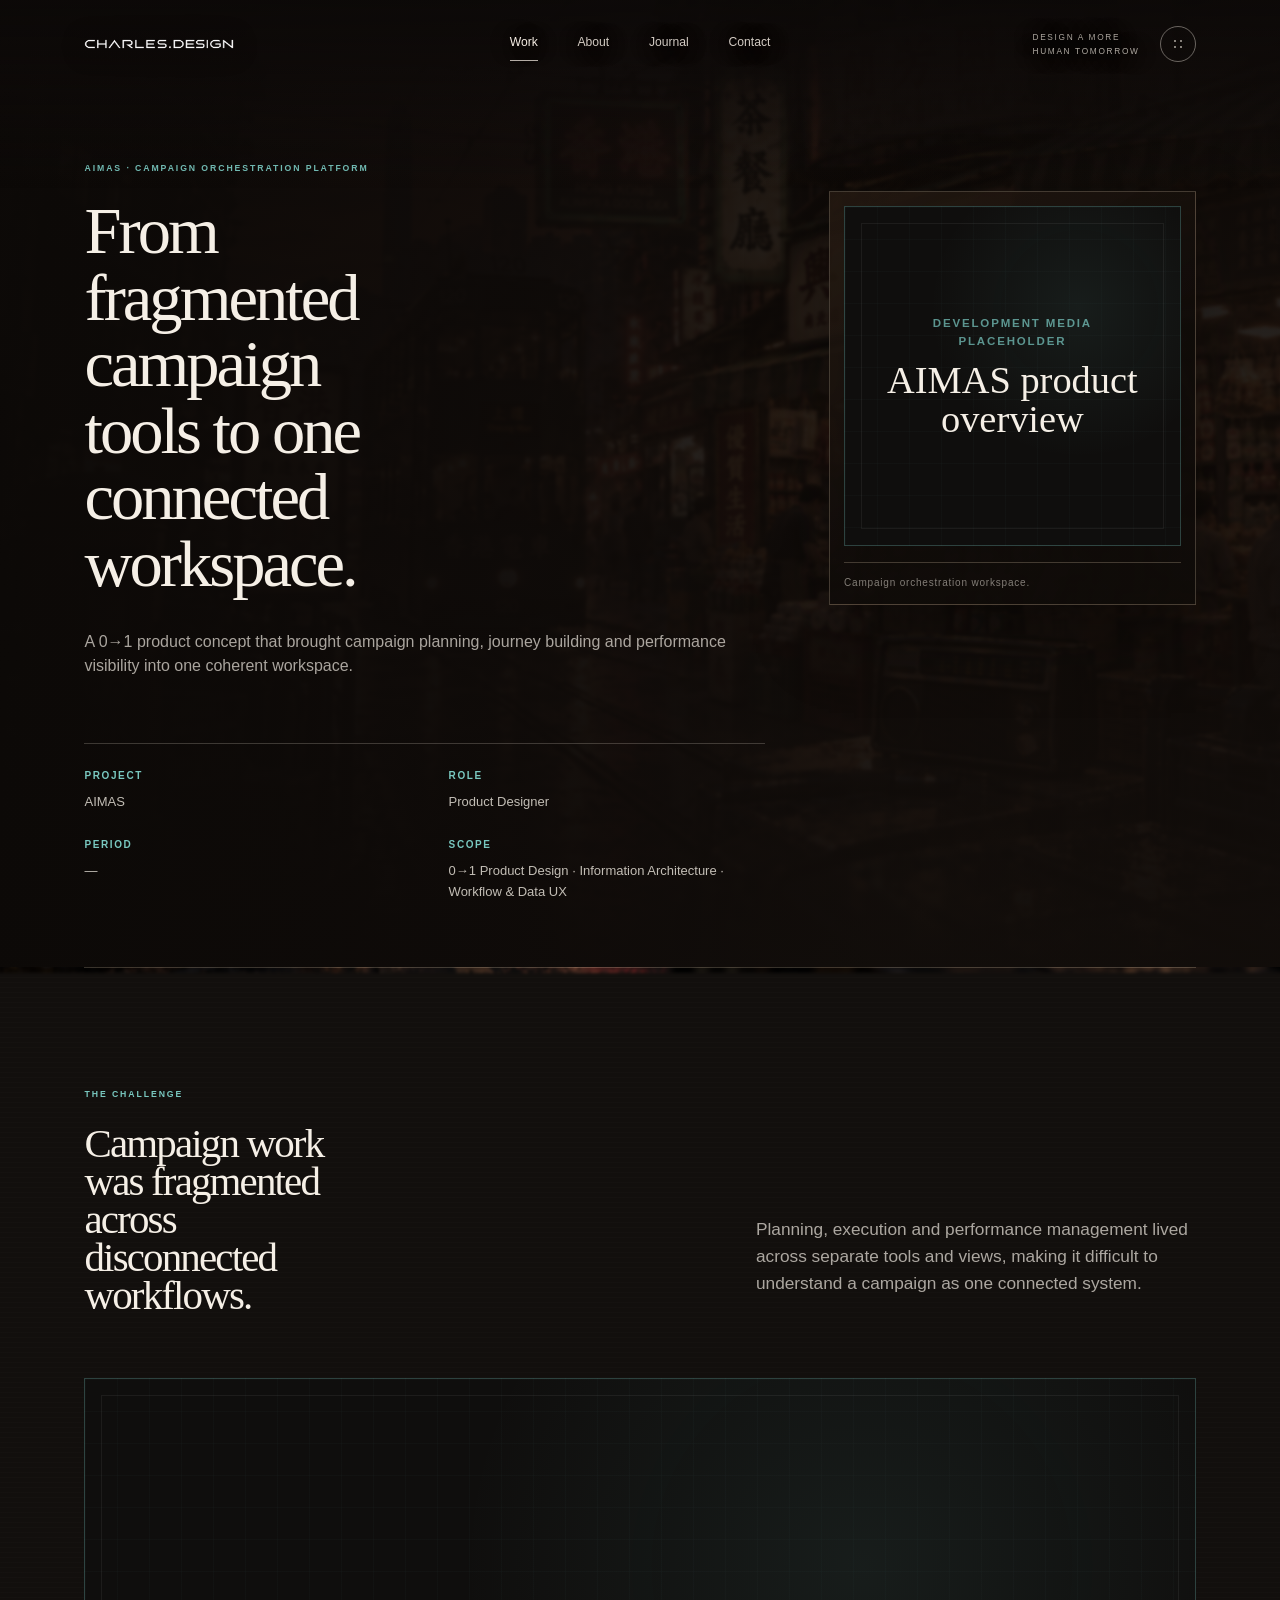
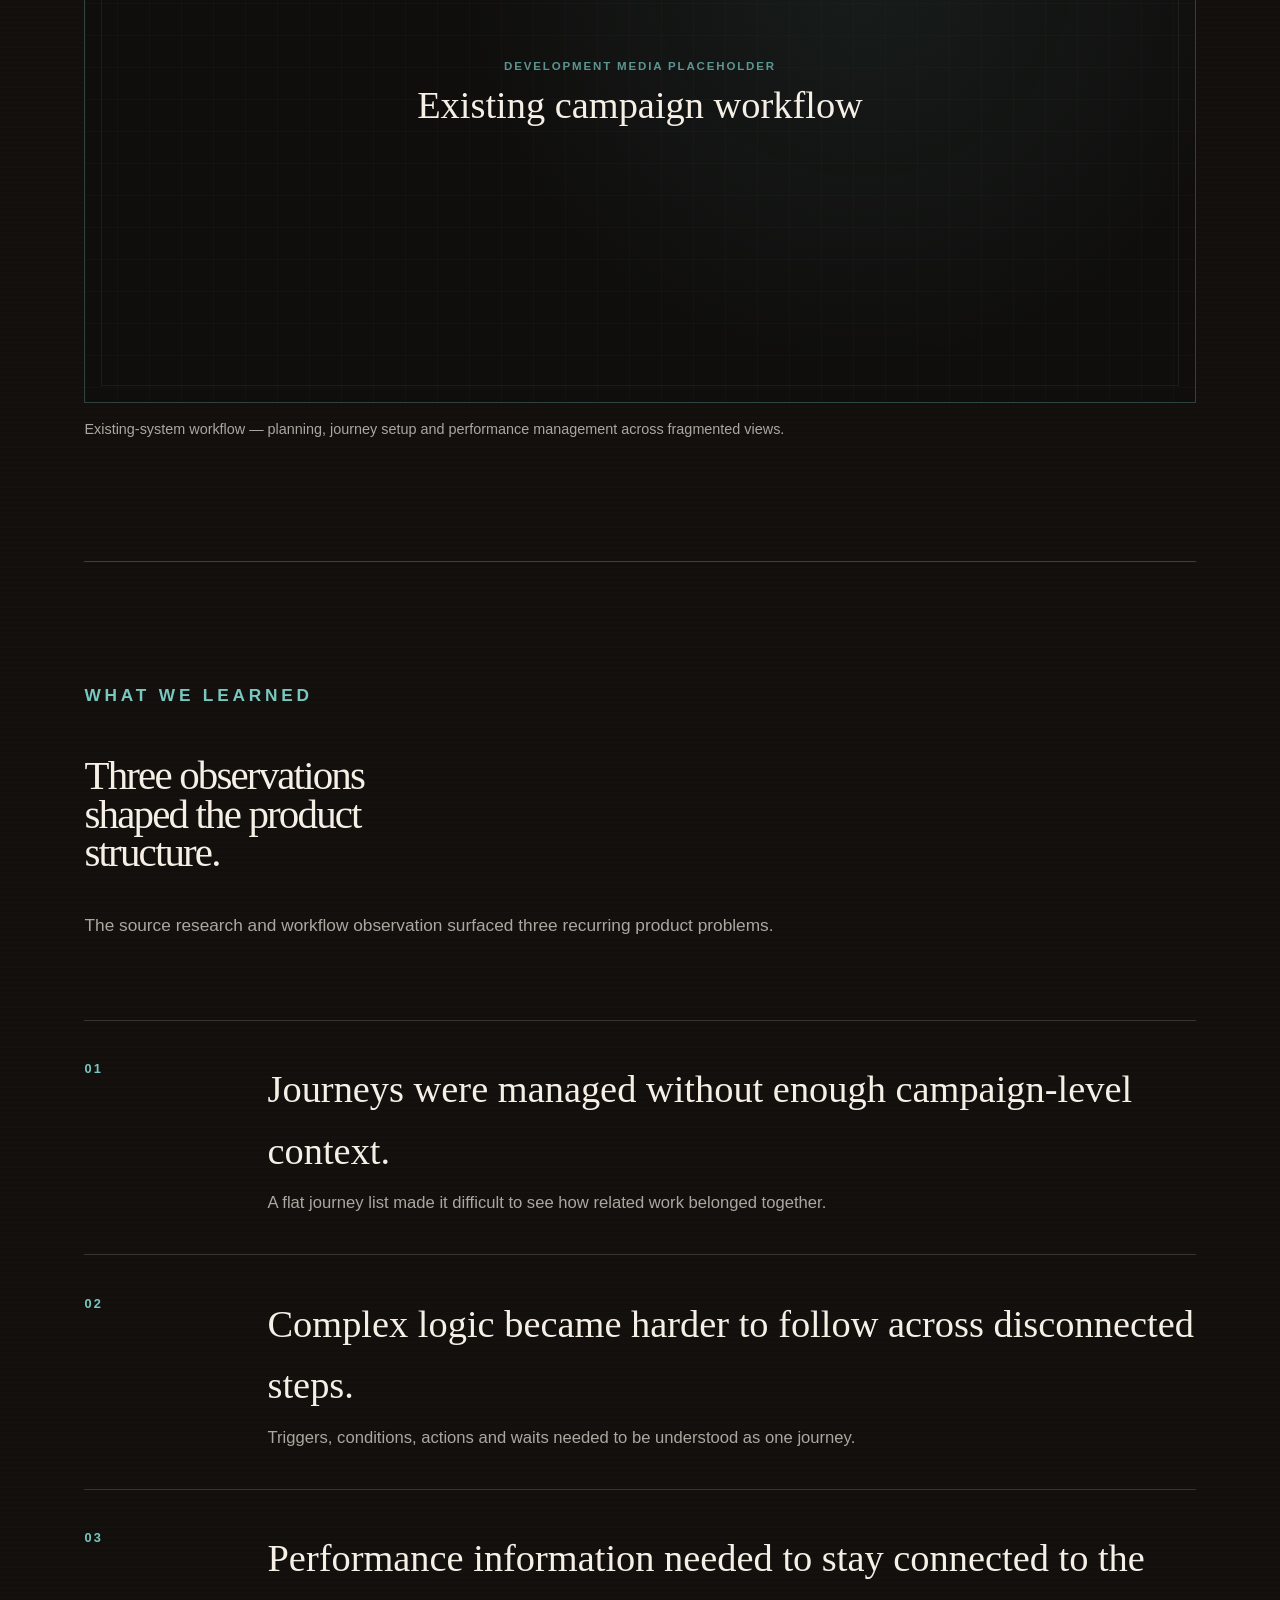
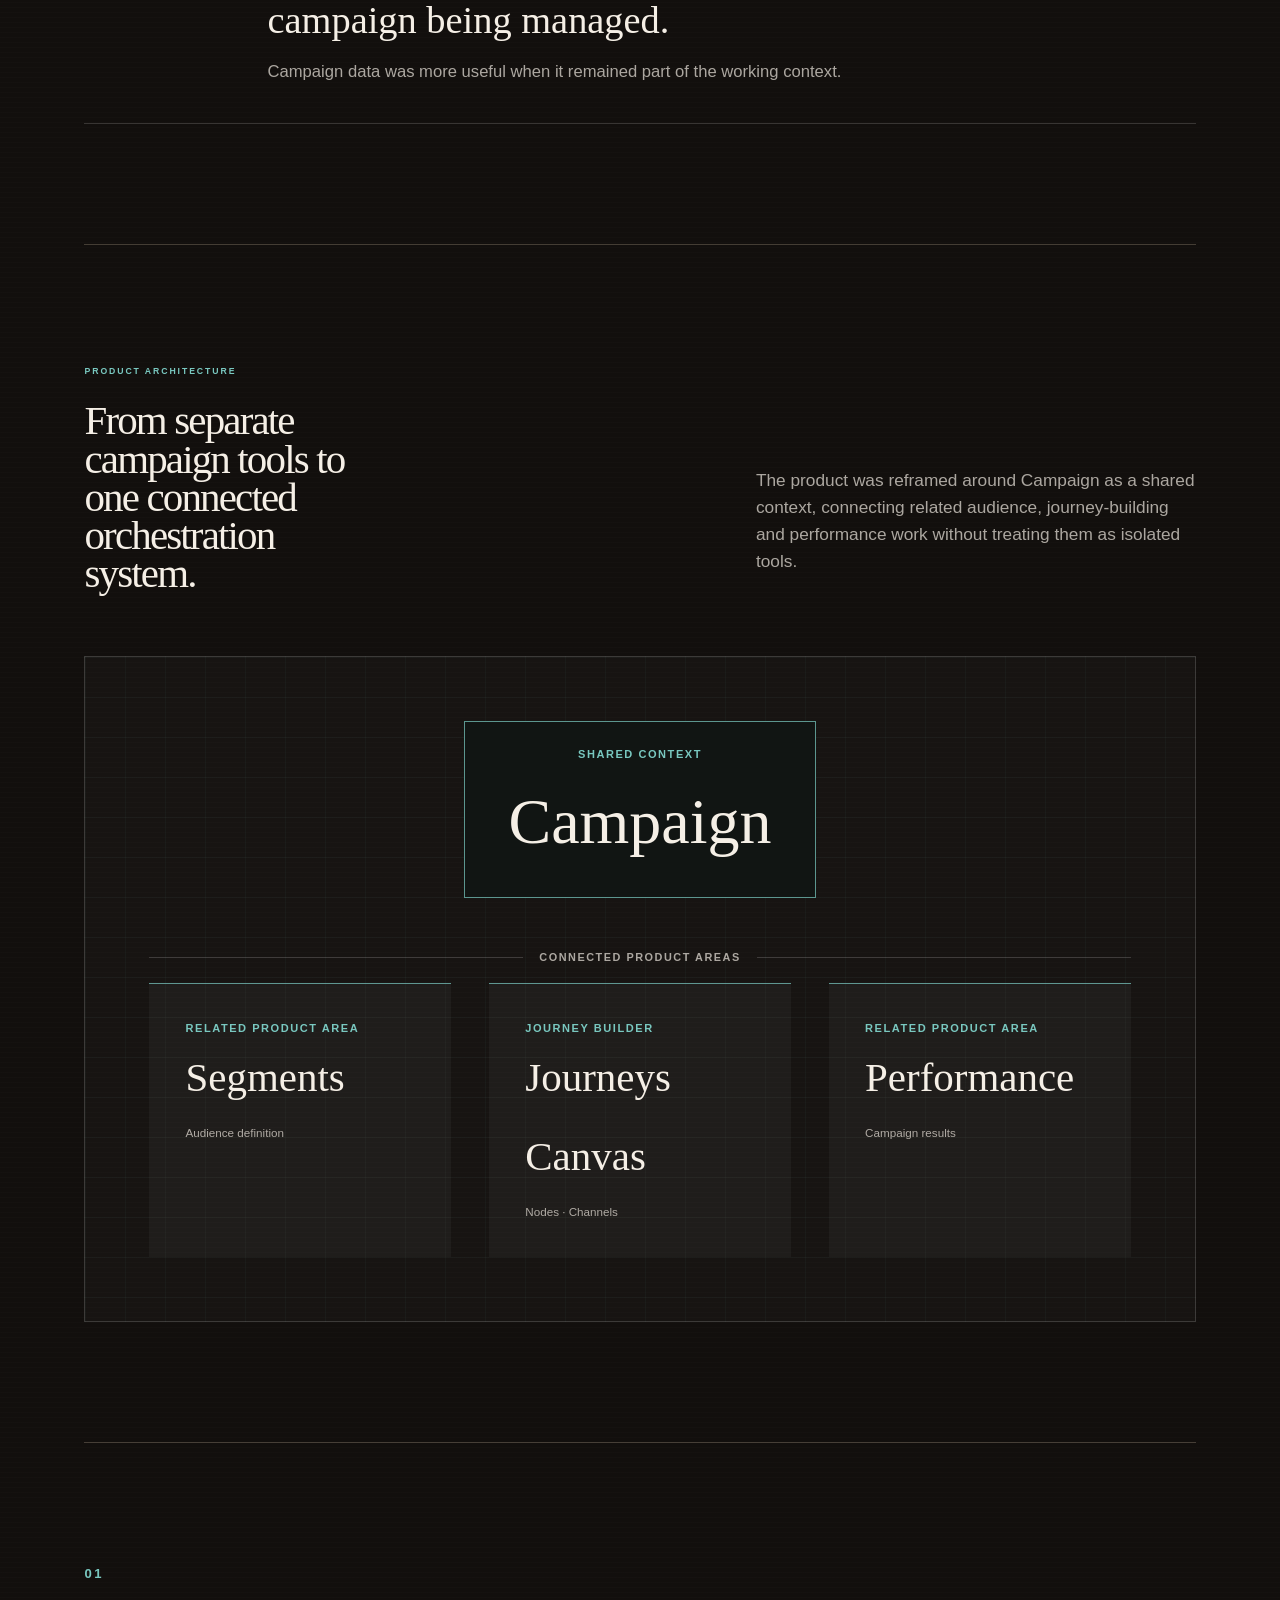
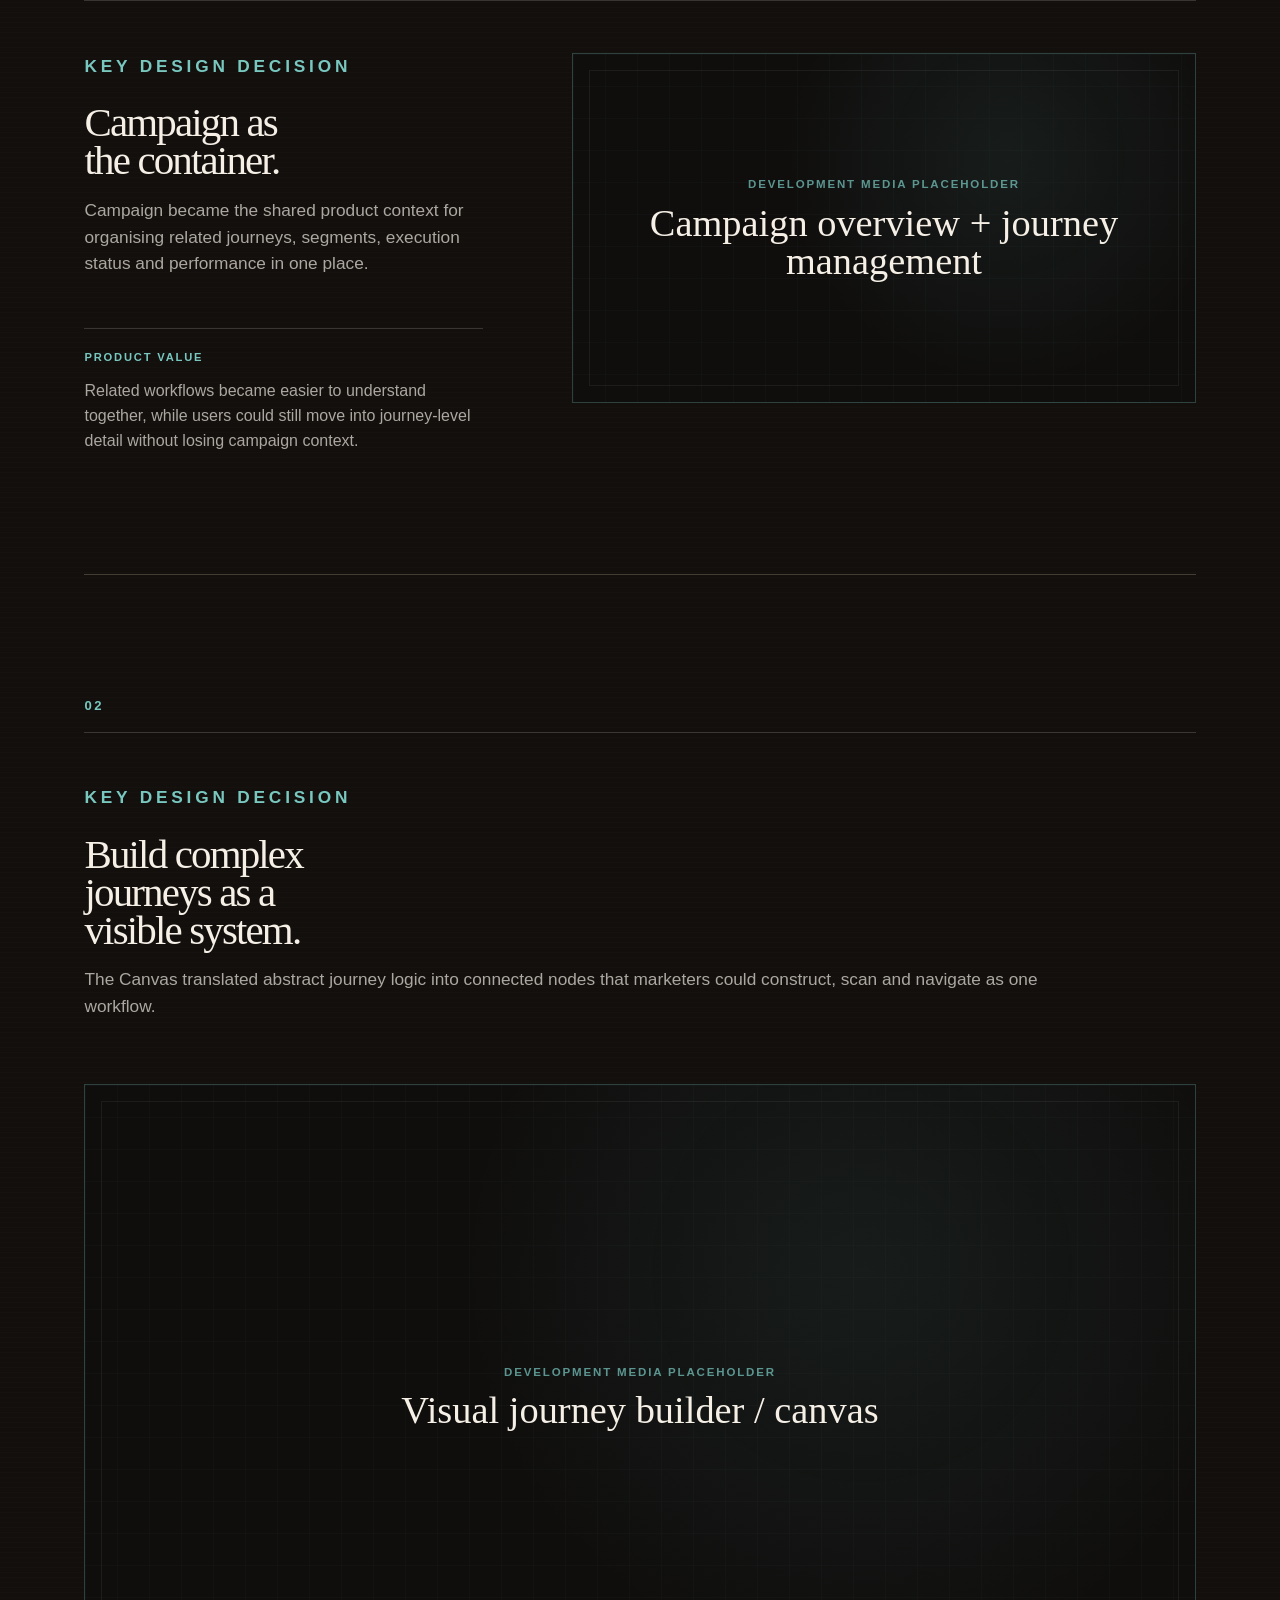
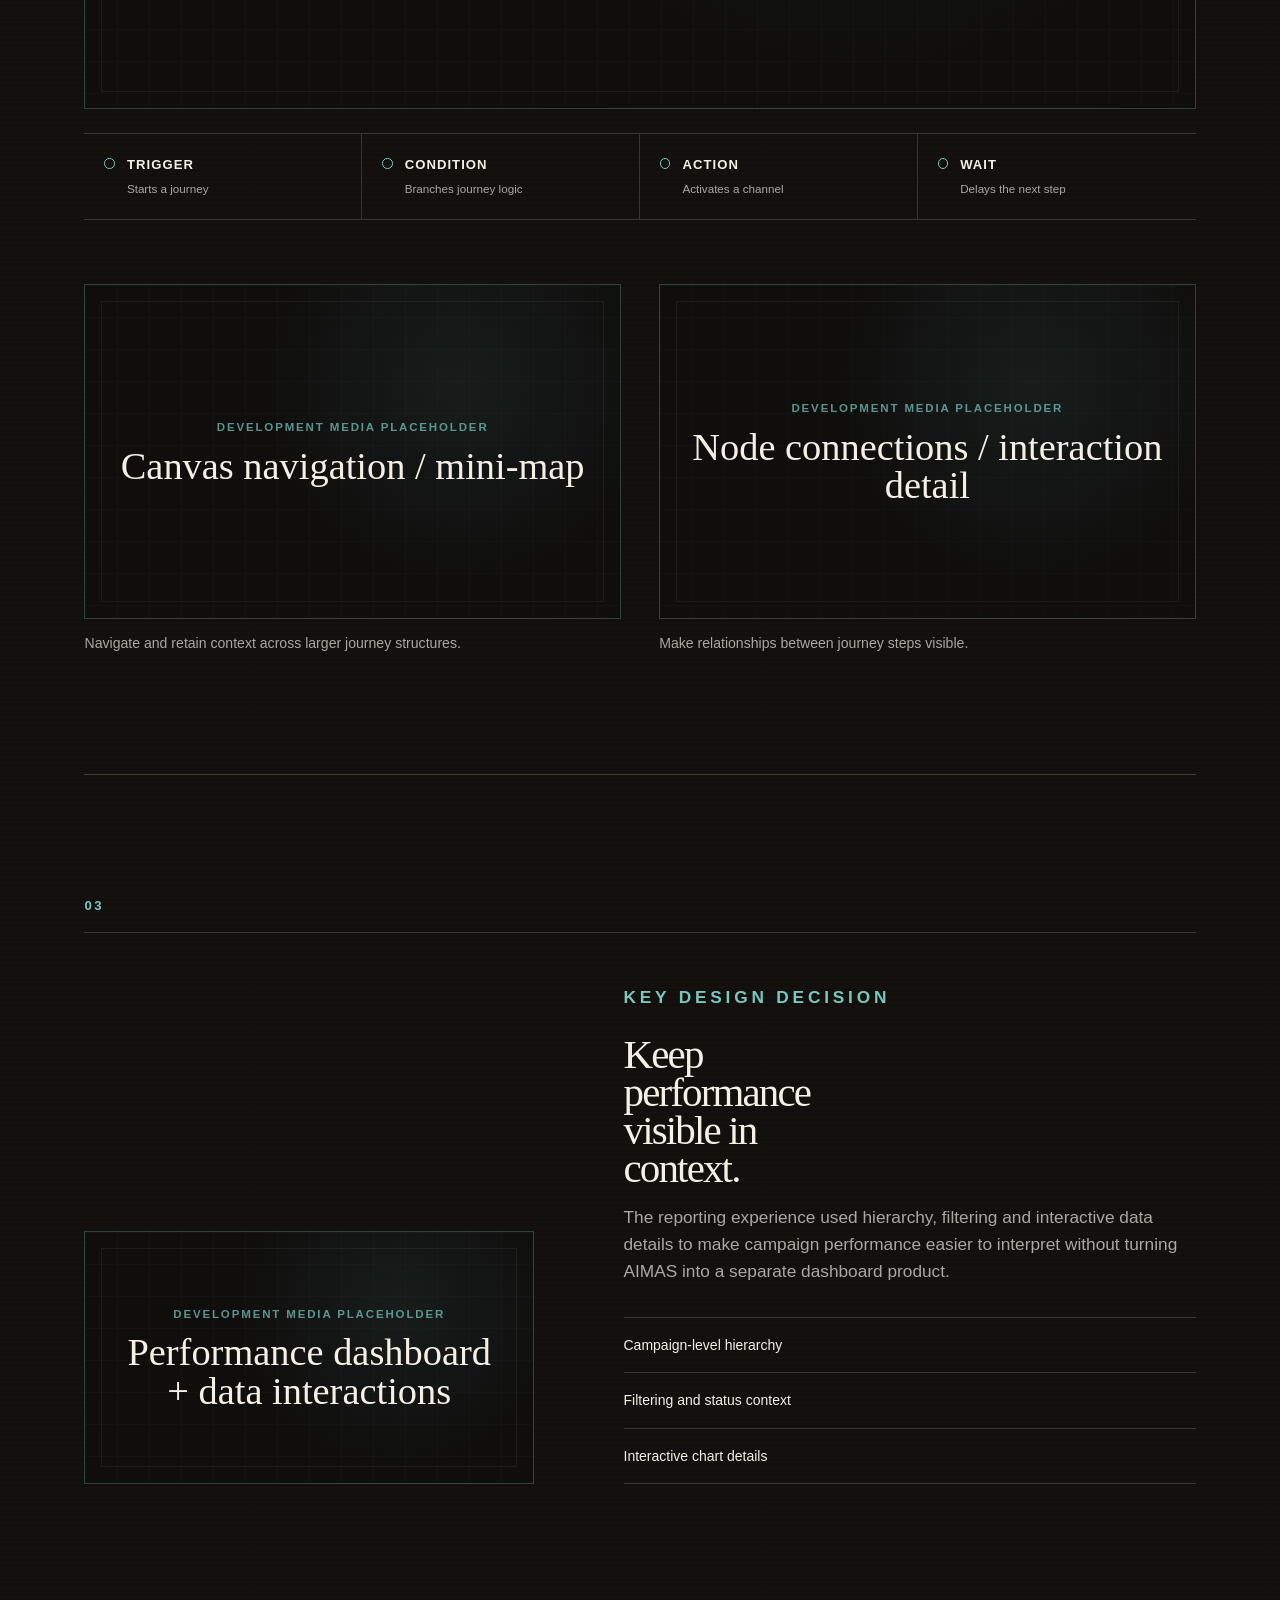
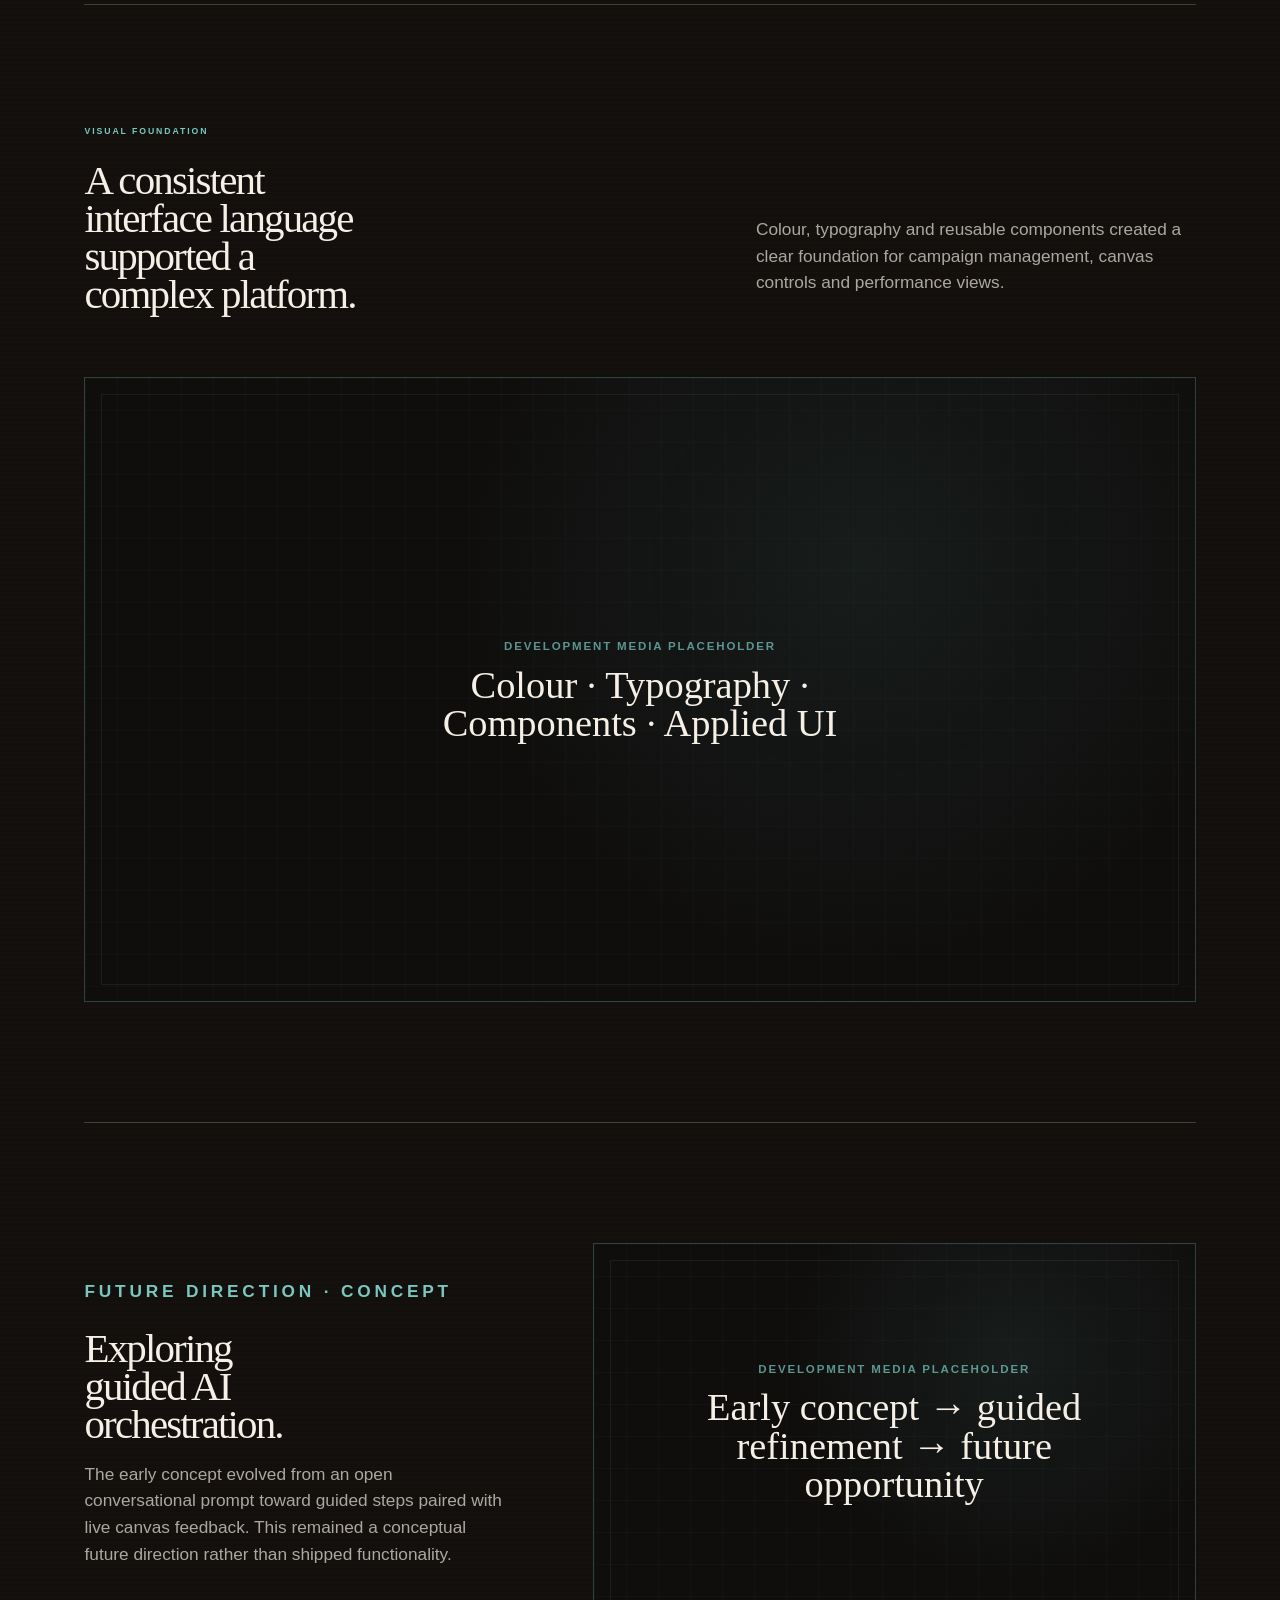
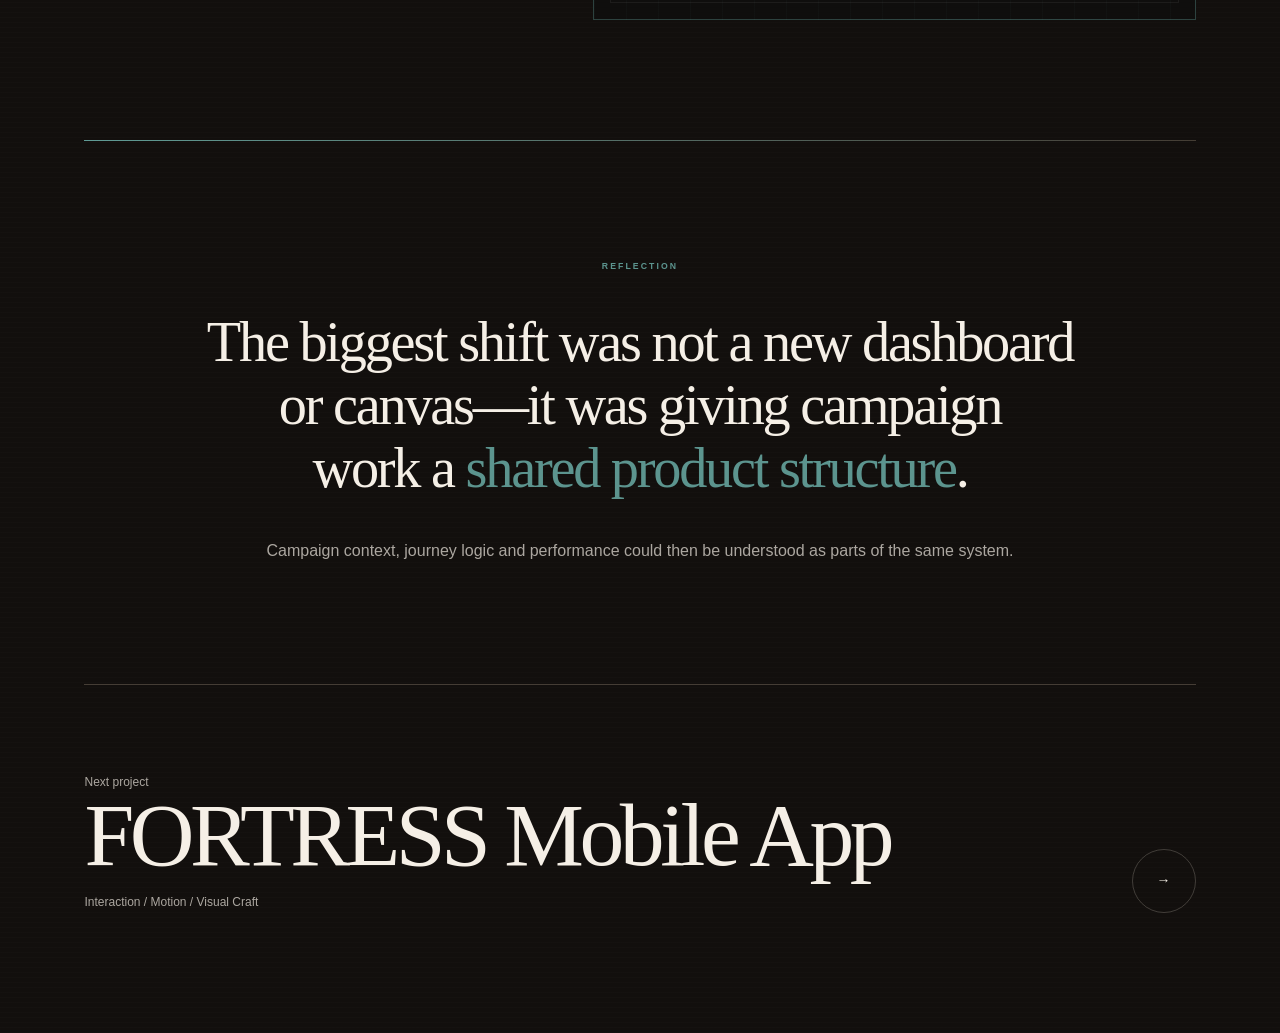
==== work/aimas/index.html @ 75f8d7ce "Portfolio checkpoint: AIMAS first draft and latest project updates" ====
<!doctype html>
<html lang="en">
  <head>
    <meta charset="UTF-8" />
    <meta name="viewport" content="width=device-width, initial-scale=1" />
    <meta
      name="description"
      content="AIMAS — a 0 to 1 campaign orchestration platform connecting campaign structure, journey building and performance visibility."
    />
    <title>AIMAS · Product Design Case Study</title>
    <link rel="stylesheet" href="../../styles/tokens.css" />
    <link rel="stylesheet" href="../../styles/site-header.css" />
    <link rel="stylesheet" href="../../styles/case-study.css" />
    <link rel="stylesheet" href="../../styles/editorial-summary.css" />
    <link rel="stylesheet" href="../../styles/aimas-case-study.css" />
  </head>
  <body class="case-study-page aimas-page">
    <a class="skip-link" href="#case-study">Skip to case study</a>
    <site-header active="work" root="../.."></site-header>

    <main id="case-study">
      <header class="case-study-hero aimas-hero" aria-labelledby="aimas-title">
        <div class="hero-copy">
          <p class="section-kicker">AIMAS · Campaign orchestration platform</p>
          <h1 id="aimas-title">From fragmented campaign tools to one connected workspace.</h1>
          <p class="hero-intro">
            A 0→1 product concept that brought campaign planning, journey building and performance visibility into one coherent workspace.
          </p>

          <dl class="project-meta" aria-label="Project details">
            <div>
              <dt>Project</dt>
              <dd>AIMAS</dd>
            </div>
            <div>
              <dt>Role</dt>
              <dd>Product Designer</dd>
            </div>
            <div>
              <dt>Period</dt>
              <dd aria-label="Project period to be confirmed">—</dd>
            </div>
            <div>
              <dt>Scope</dt>
              <dd>0→1 Product Design · Information Architecture · Workflow &amp; Data UX</dd>
            </div>
          </dl>
        </div>

        <figure class="hero-visual aimas-hero-visual">
          <div class="media-placeholder aimas-media aimas-media--hero" data-adaptive-ratio>
            <img alt="" />
            <div class="media-placeholder__fallback">
              <span>Development media placeholder</span>
              <strong>AIMAS product overview</strong>
            </div>
          </div>
          <figcaption>Campaign orchestration workspace.</figcaption>
        </figure>
      </header>

      <section class="case-section aimas-challenge" aria-labelledby="challenge-title">
        <div class="section-heading section-heading--split">
          <div>
            <p class="section-kicker">The challenge</p>
            <h2 id="challenge-title">Campaign work was fragmented across disconnected workflows.</h2>
          </div>
          <p>
            Planning, execution and performance management lived across separate tools and views, making it difficult to understand a campaign as one connected system.
          </p>
        </div>

        <figure class="aimas-evidence">
          <div class="media-placeholder aimas-media aimas-media--workflow" data-adaptive-ratio>
            <img alt="" />
            <div class="media-placeholder__fallback">
              <span>Development media placeholder</span>
              <strong>Existing campaign workflow</strong>
            </div>
          </div>
          <figcaption>Existing-system workflow — planning, journey setup and performance management across fragmented views.</figcaption>
        </figure>
      </section>

      <section class="case-section aimas-learnings" aria-labelledby="learnings-title">
        <div class="section-heading section-heading--compact">
          <p class="section-kicker">What we learned</p>
          <h2 id="learnings-title">Three observations shaped the product structure.</h2>
          <p>The source research and workflow observation surfaced three recurring product problems.</p>
        </div>

        <ol class="insight-list">
          <li>
            <span>01</span>
            <div>
              <h3>Journeys were managed without enough campaign-level context.</h3>
              <p>A flat journey list made it difficult to see how related work belonged together.</p>
            </div>
          </li>
          <li>
            <span>02</span>
            <div>
              <h3>Complex logic became harder to follow across disconnected steps.</h3>
              <p>Triggers, conditions, actions and waits needed to be understood as one journey.</p>
            </div>
          </li>
          <li>
            <span>03</span>
            <div>
              <h3>Performance information needed to stay connected to the campaign being managed.</h3>
              <p>Campaign data was more useful when it remained part of the working context.</p>
            </div>
          </li>
        </ol>
      </section>

      <section class="case-section aimas-architecture" aria-labelledby="architecture-title">
        <div class="section-heading section-heading--split">
          <div>
            <p class="section-kicker">Product architecture</p>
            <h2 id="architecture-title">From separate campaign tools to one connected orchestration system.</h2>
          </div>
          <p>
            The product was reframed around Campaign as a shared context, connecting related audience, journey-building and performance work without treating them as isolated tools.
          </p>
        </div>

        <div class="platform-map" role="img" aria-label="Campaign provides shared context across Segments, Journey Builder and Performance. Journey Builder connects journeys to a canvas with nodes and channels.">
          <div class="platform-map__root">
            <span>Shared context</span>
            <strong>Campaign</strong>
          </div>
          <p class="platform-map__relation-label">Connected product areas</p>
          <div class="platform-map__branches">
            <div class="platform-map__branch">
              <span>Related product area</span>
              <strong>Segments</strong>
              <small>Audience definition</small>
            </div>
            <div class="platform-map__branch platform-map__branch--orchestration">
              <span>Journey builder</span>
              <strong>Journeys</strong>
              <b>Canvas</b>
              <small>Nodes · Channels</small>
            </div>
            <div class="platform-map__branch">
              <span>Related product area</span>
              <strong>Performance</strong>
              <small>Campaign results</small>
            </div>
          </div>
        </div>
      </section>

      <section class="case-section aimas-decision" aria-labelledby="campaign-container-title">
        <div class="decision-index" aria-hidden="true">01</div>
        <div class="decision-layout">
          <div class="decision-copy">
            <p class="section-kicker">Key design decision</p>
            <h2 id="campaign-container-title">Campaign as the container.</h2>
            <p>
              Campaign became the shared product context for organising related journeys, segments, execution status and performance in one place.
            </p>
            <div class="decision-note">
              <span>Product value</span>
              <p>Related workflows became easier to understand together, while users could still move into journey-level detail without losing campaign context.</p>
            </div>
          </div>
          <div class="media-placeholder aimas-media aimas-media--decision" data-adaptive-ratio>
            <img alt="" />
            <div class="media-placeholder__fallback">
              <span>Development media placeholder</span>
              <strong>Campaign overview + journey management</strong>
            </div>
          </div>
        </div>
      </section>

      <section class="case-section aimas-decision aimas-decision--canvas" aria-labelledby="canvas-title">
        <div class="decision-index" aria-hidden="true">02</div>
        <div class="decision-copy decision-copy--wide">
          <p class="section-kicker">Key design decision</p>
          <h2 id="canvas-title">Build complex journeys as a visible system.</h2>
          <p>
            The Canvas translated abstract journey logic into connected nodes that marketers could construct, scan and navigate as one workflow.
          </p>
        </div>

        <div class="media-placeholder aimas-media aimas-media--canvas" data-adaptive-ratio>
          <img alt="" />
          <div class="media-placeholder__fallback">
            <span>Development media placeholder</span>
            <strong>Visual journey builder / canvas</strong>
          </div>
        </div>

        <div class="node-legend" aria-label="Journey builder node types">
          <div><i aria-hidden="true"></i><span>Trigger</span><small>Starts a journey</small></div>
          <div><i aria-hidden="true"></i><span>Condition</span><small>Branches journey logic</small></div>
          <div><i aria-hidden="true"></i><span>Action</span><small>Activates a channel</small></div>
          <div><i aria-hidden="true"></i><span>Wait</span><small>Delays the next step</small></div>
        </div>

        <div class="canvas-supporting-media">
          <figure>
            <div class="media-placeholder aimas-media aimas-media--canvas-detail" data-adaptive-ratio>
              <img alt="" />
              <div class="media-placeholder__fallback">
                <span>Development media placeholder</span>
                <strong>Canvas navigation / mini-map</strong>
              </div>
            </div>
            <figcaption>Navigate and retain context across larger journey structures.</figcaption>
          </figure>
          <figure>
            <div class="media-placeholder aimas-media aimas-media--canvas-detail" data-adaptive-ratio>
              <img alt="" />
              <div class="media-placeholder__fallback">
                <span>Development media placeholder</span>
                <strong>Node connections / interaction detail</strong>
              </div>
            </div>
            <figcaption>Make relationships between journey steps visible.</figcaption>
          </figure>
        </div>
      </section>

      <section class="case-section aimas-decision" aria-labelledby="performance-title">
        <div class="decision-index" aria-hidden="true">03</div>
        <div class="decision-layout decision-layout--performance">
          <div class="media-placeholder aimas-media aimas-media--performance" data-adaptive-ratio>
            <img alt="" />
            <div class="media-placeholder__fallback">
              <span>Development media placeholder</span>
              <strong>Performance dashboard + data interactions</strong>
            </div>
          </div>
          <div class="decision-copy">
            <p class="section-kicker">Key design decision</p>
            <h2 id="performance-title">Keep performance visible in context.</h2>
            <p>
              The reporting experience used hierarchy, filtering and interactive data details to make campaign performance easier to interpret without turning AIMAS into a separate dashboard product.
            </p>
            <ul class="capability-list">
              <li>Campaign-level hierarchy</li>
              <li>Filtering and status context</li>
              <li>Interactive chart details</li>
            </ul>
          </div>
        </div>
      </section>

      <section class="case-section aimas-visual" aria-labelledby="visual-title">
        <div class="section-heading section-heading--split">
          <div>
            <p class="section-kicker">Visual foundation</p>
            <h2 id="visual-title">A consistent interface language supported a complex platform.</h2>
          </div>
          <p>
            Colour, typography and reusable components created a clear foundation for campaign management, canvas controls and performance views.
          </p>
        </div>
        <div class="media-placeholder aimas-media aimas-media--visual" data-adaptive-ratio>
          <img alt="" />
          <div class="media-placeholder__fallback">
            <span>Development media placeholder</span>
            <strong>Colour · Typography · Components · Applied UI</strong>
          </div>
        </div>
      </section>

      <section class="case-section aimas-future" aria-labelledby="future-title">
        <div class="future-copy">
          <p class="section-kicker">Future direction · Concept</p>
          <h2 id="future-title">Exploring guided AI orchestration.</h2>
          <p>
            The early concept evolved from an open conversational prompt toward guided steps paired with live canvas feedback. This remained a conceptual future direction rather than shipped functionality.
          </p>
        </div>
        <div class="media-placeholder aimas-media aimas-media--future aimas-media--future-wide" data-adaptive-ratio>
          <img alt="" />
          <div class="media-placeholder__fallback">
            <span>Development media placeholder</span>
            <strong>Early concept → guided refinement → future opportunity</strong>
          </div>
        </div>
      </section>

      <section class="case-section conclusion-section" aria-labelledby="reflection-title">
        <div class="editorial-summary editorial-summary--final">
          <div class="editorial-summary__inner">
            <span class="editorial-summary__rule" aria-hidden="true"></span>
            <p class="editorial-summary__eyebrow">Reflection</p>
            <h2 id="reflection-title" class="editorial-summary__statement">
              The biggest shift was not a new dashboard or canvas—it was giving campaign work a
              <span class="editorial-summary__accent">shared product structure</span>.
            </h2>
            <div class="editorial-summary__support">
              <p>
                Campaign context, journey logic and performance could then be understood as parts of the same system.
              </p>
            </div>
          </div>
        </div>
      </section>

      <nav class="next-project" aria-label="Project navigation">
        <a href="../fortress-app/index.html">
          <span>
            <small>Next project</small>
            <strong>FORTRESS Mobile App</strong>
            <small>Interaction / Motion / Visual Craft</small>
          </span>
          <i aria-hidden="true">&#8594;</i>
        </a>
      </nav>
    </main>

    <script src="../../site-header.js" defer></script>
    <script src="../../case-study.js" defer></script>
  </body>
</html>
---- styles/tokens.css ----
:root {
  /* Core palette */
  --color-bg: #120f0d;
  --color-text: #f5efe6;
  --color-text-muted: rgba(245, 239, 230, 0.68);
  --color-line: rgba(255, 244, 230, 0.20);
  --color-panel: rgba(23, 19, 16, 0.93);
  --color-scrim-top: rgba(12, 9, 8, 0.82);
  --color-paper: #d8c9b4;
  --color-paper-muted: #c7b59d;
  --color-ink: #241b16;
  --color-line-warm: rgba(231, 209, 180, 0.24);

  /* Typography */
  --font-display: Georgia, "Times New Roman", serif;
  --font-ui: Inter, ui-sans-serif, -apple-system, BlinkMacSystemFont, "Segoe UI", sans-serif;

  /* Shared layout */
  --page-gutter: clamp(30px, 6.6vw, 100px);
  --content-max: 1240px;
  --content-width: min(calc(100% - (var(--page-gutter) * 2)), var(--content-max));
  --header-top: clamp(20px, 2.8vh, 32px);

  /* Spacing */
  --space-1: 4px;
  --space-2: 8px;
  --space-3: 12px;
  --space-4: 16px;
  --space-5: 24px;
  --space-6: 32px;
  --space-7: 48px;
  --space-8: 64px;
  --space-9: 96px;

  /* Shared case-study vertical rhythm */
  --case-section-y: clamp(120px, 9vw, 152px);
  --case-section-inner-gap: clamp(48px, 4.5vw, 72px);
  --case-section-content-gap: clamp(28px, 3vw, 44px);

  /* Type scale */
  --brand-logo-width: clamp(150px, 11vw, 190px);
  --type-page-h1: clamp(52px, 5.15vw, 82px);
  --type-section-h2: clamp(34px, 3.2vw, 56px);
  --type-body-lg: clamp(16px, 1.15vw, 19px);
  --type-body: clamp(14px, 0.95vw, 16px);
  --type-eyebrow: clamp(8px, 0.68vw, 11px);

  /* Motion */
  --ease-cinematic: cubic-bezier(0.2, 0.72, 0.18, 1);
  --duration-ui: 220ms;
  --duration-state: 420ms;
  --duration-camera: 720ms;
}

@media (max-width: 760px) {
  :root {
    --case-section-y: clamp(80px, 20vw, 96px);
    --case-section-inner-gap: clamp(36px, 10vw, 52px);
    --case-section-content-gap: clamp(24px, 7vw, 36px);
  }
}

/* Keep existing aliases while migrating the current homepage. */
:root {
  --ivory: var(--color-text);
  --muted: var(--color-text-muted);
  --line: var(--color-line);
  --panel: var(--color-panel);
}
---- styles/site-header.css ----
site-header {
  display: contents;
}

.site-header {
  position: absolute;
  z-index: 5;
  top: var(--header-top);
  right: var(--page-gutter);
  left: var(--page-gutter);
  display: grid;
  grid-template-columns: minmax(210px, 1fr) auto minmax(210px, 1fr);
  align-items: center;
  text-shadow: 0 2px 20px rgba(0, 0, 0, 0.56);
}

.header-scrim {
  position: absolute;
  z-index: 2;
  top: 0;
  right: 0;
  left: 0;
  height: clamp(180px, 21vh, 220px);
  pointer-events: none;
  background: linear-gradient(
    180deg,
    var(--color-scrim-top) 0%,
    rgba(14, 10, 9, 0.55) 35%,
    rgba(15, 11, 10, 0.24) 65%,
    transparent 100%
  );
}

.brand {
  display: flex;
  align-items: center;
  width: var(--brand-logo-width);
  text-decoration: none;
}

.brand img {
  display: block;
  width: 100%;
  height: auto;
  filter: drop-shadow(0 2px 12px rgba(0, 0, 0, 0.52));
}

.brand:focus-visible {
  outline: 1px solid var(--color-text);
  outline-offset: 7px;
}

.primary-nav {
  display: flex;
  align-items: center;
  gap: clamp(24px, 3.1vw, 48px);
}

.primary-nav a {
  position: relative;
  padding: 8px 0 11px;
  color: rgba(255, 247, 237, 0.82);
  font-family: var(--font-ui);
  font-size: clamp(12px, 0.95vw, 15px);
  text-decoration: none;
  transition: color var(--duration-ui) ease;
}

.primary-nav a::after {
  position: absolute;
  right: 0;
  bottom: 3px;
  left: 0;
  height: 1px;
  content: "";
  opacity: 0;
  background: currentColor;
  transform: scaleX(0.5);
  transition: opacity var(--duration-ui) ease, transform var(--duration-state) var(--ease-cinematic);
}

.primary-nav a:hover,
.primary-nav a:focus-visible,
.primary-nav a.is-current {
  color: rgba(255, 247, 237, 0.96);
}

.primary-nav a:hover::after,
.primary-nav a:focus-visible::after,
.primary-nav a.is-current::after {
  opacity: 0.72;
  transform: scaleX(1);
}

.primary-nav a:focus-visible {
  outline: 1px solid var(--color-text);
  outline-offset: 5px;
}

.header-signoff {
  display: flex;
  align-items: center;
  justify-content: flex-end;
  gap: 20px;
  color: rgba(255, 247, 237, 0.68);
  font-family: var(--font-ui);
  font-size: clamp(8px, 0.65vw, 10px);
  line-height: 1.7;
  letter-spacing: 0.2em;
  text-transform: uppercase;
}

.header-signoff > i {
  display: grid;
  grid-template-columns: repeat(2, 2px);
  gap: 4px;
  place-content: center;
  width: 36px;
  height: 36px;
  border: 1px solid rgba(255, 247, 237, 0.38);
  border-radius: 50%;
}

.header-signoff b {
  width: 2px;
  height: 2px;
  border-radius: 50%;
  background: currentColor;
}

@media (max-width: 760px) {
  .site-header {
    top: max(18px, env(safe-area-inset-top));
    right: 18px;
    left: 18px;
    grid-template-columns: auto 1fr;
    gap: 16px;
  }

  .header-scrim {
    height: 122px;
  }

  .brand {
    width: clamp(118px, 32vw, 138px);
  }

  .primary-nav {
    justify-self: end;
    gap: clamp(9px, 2.8vw, 14px);
  }

  .primary-nav a {
    padding: 7px 0 9px;
    font-size: clamp(8px, 2.35vw, 10px);
  }

  .primary-nav a::after {
    bottom: 4px;
  }

  .header-signoff {
    display: none;
  }
}

@media (prefers-reduced-motion: reduce) {
  .primary-nav a,
  .primary-nav a::after {
    transition-duration: 0.001ms;
  }
}
---- styles/case-study.css ----
* {
  box-sizing: border-box;
}

html {
  scroll-behavior: smooth;
  overflow-x: clip;
  background: var(--color-bg);
}

body {
  margin: 0;
  overflow-x: clip;
  background:
    repeating-linear-gradient(
      0deg,
      rgba(255, 244, 230, 0.012) 0,
      rgba(255, 244, 230, 0.012) 1px,
      transparent 1px,
      transparent 5px
    ),
    var(--color-bg);
  color: var(--color-text);
  font-family: var(--font-ui);
  font-size: var(--type-body);
  line-height: 1.6;
}

#case-study {
  overflow-x: clip;
}

img {
  display: block;
  max-width: 100%;
}

a {
  color: inherit;
}

.skip-link {
  position: fixed;
  z-index: 100;
  top: 10px;
  left: 10px;
  padding: 10px 14px;
  color: var(--color-bg);
  background: var(--color-text);
  font-size: 13px;
  text-decoration: none;
  transform: translateY(-160%);
}

.skip-link:focus {
  transform: translateY(0);
}

.case-study-page {
  --project-accent: #6e8fc8;
  --project-accent-soft: rgba(110, 143, 200, 0.72);
  --section-title-offset: calc(var(--type-eyebrow) + var(--space-4) + 4px);
}

.case-study-page .site-header,
.case-study-page .header-scrim {
  position: absolute;
}

.case-study-hero,
.case-section,
.next-project {
  width: var(--content-width);
  margin-right: auto;
  margin-left: auto;
}

.case-study-hero {
  --hero-viewport-offset: calc((100vw - 100%) / 2);

  position: relative;
  z-index: 0;
  display: grid;
  grid-template-columns: minmax(0, 1.15fr) minmax(340px, 0.62fr);
  gap: clamp(var(--space-7), 5vw, 80px);
  align-items: center;
  min-height: 100svh;
  padding: clamp(160px, 18vh, 210px) 0 var(--space-8);
  isolation: isolate;
}

.case-study-hero::before,
.case-study-hero::after {
  position: absolute;
  top: 0;
  bottom: 0;
  left: calc(-1 * var(--hero-viewport-offset));
  width: 100vw;
  content: "";
  pointer-events: none;
}

.case-study-hero::before {
  z-index: -2;
  background-image: url("../assets/scene/background/hero-clean.png");
  background-position: 77% 47%;
  background-size: cover;
  filter: blur(1.4px) brightness(0.52) saturate(0.8) sepia(0.1);
  transform: scale(1.012);
  transform-origin: center;
}

.case-study-hero::after {
  z-index: -1;
  background:
    linear-gradient(
      90deg,
      rgba(12, 9, 7, 0.98) 0%,
      rgba(14, 10, 8, 0.93) 38%,
      rgba(17, 12, 9, 0.68) 68%,
      rgba(17, 12, 9, 0.76) 100%
    ),
    linear-gradient(
      180deg,
      rgba(10, 8, 7, 0.52) 0%,
      rgba(16, 11, 8, 0.16) 48%,
      var(--color-bg) 100%
    );
}

.case-study-hero > * {
  min-width: 0;
}

.section-kicker {
  margin: 0 0 var(--space-5);
  color: var(--project-accent-soft);
  font-size: var(--type-eyebrow);
  font-weight: 600;
  letter-spacing: 0.22em;
  line-height: 1.4;
  text-transform: uppercase;
}

.hero-copy h1,
.section-heading h2 {
  margin: 0;
  font-family: var(--font-display);
  font-weight: 400;
  letter-spacing: -0.045em;
}

.hero-copy h1 {
  max-width: 760px;
  font-size: clamp(48px, 5.2vw, 80px);
  line-height: 1;
}

.hero-intro {
  max-width: 670px;
  margin: var(--space-6) 0 0;
  color: var(--color-text-muted);
  font-size: var(--type-body-lg);
  line-height: 1.55;
}

.project-meta {
  display: grid;
  grid-template-columns: repeat(2, minmax(0, 1fr));
  gap: var(--space-5) var(--space-7);
  margin: var(--space-8) 0 0;
  padding-top: var(--space-5);
  border-top: 1px solid var(--color-line);
}

.project-meta div {
  min-width: 0;
}

.project-meta dt,
.decision-rationale dt {
  margin-bottom: var(--space-2);
  color: var(--project-accent-soft);
  font-size: 10px;
  font-weight: 600;
  letter-spacing: 0.16em;
  text-transform: uppercase;
}

.project-meta dd,
.decision-rationale dd {
  margin: 0;
}

.project-meta dd {
  color: rgba(245, 239, 230, 0.78);
  font-size: 13px;
}

.hero-visual {
  position: relative;
  display: grid;
  grid-template-rows: minmax(0, 1fr) auto;
  align-items: center;
  align-self: start;
  justify-self: end;
  width: min(100%, 410px);
  height: clamp(340px, 46vh, 420px);
  margin: var(--section-title-offset) 0 0;
  padding: clamp(10px, 1.1vw, 16px);
  overflow: hidden;
  border: 1px solid var(--color-line-warm, rgba(231, 209, 180, 0.24));
  background:
    linear-gradient(145deg, rgba(78, 55, 35, 0.28), rgba(15, 11, 9, 0.68) 58%),
    rgba(18, 13, 10, 0.76);
  box-shadow: 0 28px 70px rgba(0, 0, 0, 0.34);
}

.hero-visual img {
  width: 100%;
  height: 100%;
  max-height: none;
  margin: 0;
  clip-path: inset(2px 0 0);
  object-fit: cover;
  object-position: center;
  filter: drop-shadow(0 30px 42px rgba(0, 0, 0, 0.36));
}

.hero-visual figcaption,
.product-figure figcaption {
  color: rgba(245, 239, 230, 0.5);
  font-size: 10px;
  letter-spacing: 0.08em;
  line-height: 1.5;
}

.hero-visual figcaption {
  margin-top: var(--space-4);
  padding-top: var(--space-3);
  border-top: 1px solid var(--color-line-warm, rgba(231, 209, 180, 0.24));
}

.case-section {
  position: relative;
  padding-block: var(--case-section-y);
  border-top: 1px solid var(--color-line-warm, rgba(231, 209, 180, 0.24));
}

.conclusion-section {
  border-top: 0;
}

.impact-glance {
  z-index: 0;
  isolation: isolate;
}

.impact-glance::before {
  position: absolute;
  z-index: -1;
  top: 0;
  bottom: 0;
  left: 50%;
  width: 100vw;
  content: "";
  background: linear-gradient(90deg, rgba(69, 47, 32, 0.13), rgba(35, 25, 19, 0.22), transparent 78%);
  transform: translateX(-50%);
}

.overview-section,
.challenge-section {
  display: grid;
  grid-template-columns: minmax(280px, 0.82fr) minmax(0, 1.18fr);
  column-gap: clamp(var(--space-7), 8vw, 130px);
  row-gap: var(--case-section-inner-gap);
}

.overview-section > .section-copy,
.challenge-section > .challenge-grid {
  padding-top: var(--section-title-offset);
}

.section-heading h2 {
  font-size: var(--type-section-h2);
  line-height: 1.04;
}

.section-copy p,
.challenge-grid > p {
  margin: 0;
  color: var(--color-text-muted);
}

.section-copy p + p {
  margin-top: var(--space-5);
}

.lead {
  color: rgba(245, 239, 230, 0.9) !important;
  font-size: var(--type-body-lg);
  line-height: 1.58;
}

.compact-heading {
  max-width: 900px;
  margin-bottom: var(--case-section-inner-gap);
}

.compact-heading .section-kicker {
  margin-bottom: var(--space-5);
}

.metric-row {
  position: relative;
  display: grid;
  grid-template-columns: repeat(3, 1fr);
  margin: 0;
  border-top: 1px solid var(--color-line-warm, rgba(231, 209, 180, 0.24));
  border-bottom: 1px solid var(--color-line-warm, rgba(231, 209, 180, 0.24));
  background: linear-gradient(90deg, rgba(81, 57, 37, 0.11), transparent 64%);
}

.metric-row div {
  position: relative;
  min-height: 190px;
  padding: var(--space-7) clamp(var(--space-4), 3vw, var(--space-7));
  transition:
    background-color var(--duration-ui) ease,
    transform var(--duration-state) var(--ease-cinematic);
}

.metric-row div::before {
  position: absolute;
  top: -1px;
  left: clamp(var(--space-4), 3vw, var(--space-7));
  width: 34px;
  height: 2px;
  content: "";
  background: var(--project-accent);
  transition:
    box-shadow var(--duration-ui) ease,
    opacity var(--duration-ui) ease,
    width var(--duration-state) var(--ease-cinematic);
}

.metric-row div + div {
  border-left: 1px solid var(--color-line-warm, rgba(231, 209, 180, 0.24));
}

.metric-row dt {
  color: #a9bddc;
  font-family: var(--font-display);
  font-size: clamp(52px, 6vw, 88px);
  line-height: 0.9;
  letter-spacing: -0.055em;
  transition:
    color var(--duration-ui) ease,
    text-shadow var(--duration-ui) ease;
}

.metric-row dd {
  margin: var(--space-5) 0 0;
  color: var(--color-text-muted);
  font-size: 11px;
  letter-spacing: 0.12em;
  text-transform: uppercase;
}

.metric-note {
  margin: var(--space-5) 0 0;
  color: var(--color-text-muted);
  font-size: 11px;
  letter-spacing: 0.04em;
}

.challenge-grid {
  display: grid;
  gap: var(--case-section-inner-gap);
}

.discovery-evidence {
  grid-column: 1 / -1;
  display: grid;
  gap: var(--case-section-inner-gap);
  margin-top: var(--case-section-inner-gap);
}

.inference-callout {
  grid-column: 1 / -1;
}

.evidence-card-heading h3 {
  margin: 0;
  font-family: var(--font-display);
  font-weight: 400;
  letter-spacing: -0.035em;
}

.editorial-split-heading {
  display: grid;
  grid-template-columns: minmax(0, 1fr) minmax(360px, 1fr);
  column-gap: clamp(var(--space-7), 7vw, 112px);
  align-items: start;
  width: 100%;
}

.editorial-split-heading > .section-kicker {
  grid-column: 1 / -1;
}

.editorial-split-heading h2,
.editorial-split-heading h3 {
  max-width: 680px;
  margin: 0;
  font-family: var(--font-display);
  font-weight: 400;
  letter-spacing: -0.04em;
  line-height: 1.06;
}

.editorial-split-heading h2 {
  font-size: var(--type-section-h2);
}

.editorial-split-heading h3 {
  font-size: clamp(30px, 3vw, 48px);
}

.editorial-split-heading > p:last-child,
.editorial-split-copy {
  max-width: 620px;
  margin: 0;
  color: var(--color-text-muted);
  font-size: var(--type-body-lg);
  line-height: 1.58;
}

.editorial-split-copy p {
  margin: 0;
}

.editorial-split-copy p + p {
  margin-top: var(--space-5);
}

.reframing-section > .supporting-evidence-grid {
  margin-top: calc(var(--case-section-inner-gap) + var(--space-5));
}

.supporting-evidence-grid {
  display: grid;
  grid-template-columns: minmax(280px, 1.06fr) minmax(0, 2.308fr);
  column-gap: var(--case-section-inner-gap);
  row-gap: var(--case-section-content-gap);
  margin-top: 0;
}

.evidence-figure {
  display: grid;
  grid-template-rows: auto auto 1fr;
  align-content: start;
  margin: 0;
}

.evidence-card-heading {
  padding: 0 0 var(--space-5);
}

.evidence-card-heading p {
  margin: 0 0 var(--space-3);
  color: var(--project-accent-soft);
  font-size: 10px;
  font-weight: 600;
  letter-spacing: 0.14em;
  line-height: 1.4;
  text-transform: uppercase;
}

.evidence-card-heading h3 {
  max-width: 680px;
  font-size: clamp(25px, 2.4vw, 36px);
  line-height: 1.08;
}

.evidence-media {
  position: relative;
  width: 100%;
  overflow: hidden;
  border: 1px solid rgba(77, 56, 41, 0.3);
  background: var(--color-paper);
  box-shadow: 0 28px 70px rgba(0, 0, 0, 0.2);
}

.evidence-media::after {
  position: absolute;
  inset: 0;
  content: "";
  pointer-events: none;
  background:
    repeating-linear-gradient(
      0deg,
      rgba(67, 46, 32, 0.026) 0,
      rgba(67, 46, 32, 0.026) 1px,
      transparent 1px,
      transparent 5px
    );
  mix-blend-mode: multiply;
}

.discovery-evidence .evidence-media {
  background: #fff;
}

.discovery-evidence .evidence-media::after {
  display: none;
}

.evidence-media img {
  width: 100%;
  height: auto;
  margin: 0;
  object-fit: contain;
}

.evidence-figure figcaption {
  margin-top: 0;
  padding: var(--space-4) 0;
  border-bottom: 1px solid var(--color-line-warm, rgba(231, 209, 180, 0.24));
  color: var(--color-text-muted);
  font-size: 12px;
  line-height: 1.55;
  width: 100%;
}

.evidence-figure--supporting .evidence-media {
  box-shadow: 0 22px 50px rgba(0, 0, 0, 0.18);
}

.supporting-evidence-grid .evidence-figure {
  grid-template-rows: minmax(176px, auto) auto 1fr;
}

.supporting-evidence-grid .evidence-media {
  display: block;
  padding: 0;
}

.supporting-evidence-grid .evidence-media img {
  display: block;
  width: 100%;
  height: auto;
  max-width: none;
  max-height: none;
}

.architecture-figure {
  margin: var(--case-section-inner-gap) 0 0;
}

.architecture-canvas {
  position: relative;
  overflow: hidden;
  border: 1px solid rgba(245, 239, 230, 0.12);
  background: #fff;
  box-shadow: 0 18px 44px rgba(0, 0, 0, 0.14);
}

.architecture-image-crop {
  overflow: hidden;
}

.architecture-image-crop img {
  display: block;
  width: 100%;
  height: auto;
  object-fit: contain;
}

.architecture-mobile-flow {
  display: none;
}

.architecture-figure figcaption {
  margin-top: 0;
  padding: var(--space-4) 0;
  border-bottom: 1px solid var(--color-line-warm, rgba(231, 209, 180, 0.24));
  color: var(--color-text-muted);
  font-size: 12px;
  line-height: 1.55;
}

.inference-callout {
  margin-top: var(--case-section-content-gap);
  padding: var(--space-6) clamp(var(--space-5), 4vw, var(--space-7));
  border-top: 1px solid rgba(110, 143, 200, 0.5);
  border-bottom: 1px solid var(--color-line-warm, rgba(231, 209, 180, 0.24));
  background: linear-gradient(90deg, rgba(110, 143, 200, 0.09), rgba(72, 50, 34, 0.08) 62%, transparent);
}

.inference-callout > p:last-child {
  color: rgba(245, 239, 230, 0.88);
}

.evidence-list,
.principle-list {
  margin: 0;
  padding: 0;
  list-style: none;
}

.evidence-list {
  border-top: 1px solid var(--color-line-warm, rgba(231, 209, 180, 0.24));
}

.evidence-list li {
  display: grid;
  grid-template-columns: 48px 1fr;
  gap: var(--space-4);
  padding: var(--space-5) 0;
  border-bottom: 1px solid var(--color-line-warm, rgba(231, 209, 180, 0.24));
}

.evidence-list span,
.principle-list span,
.chapter-number {
  color: var(--project-accent-soft);
  font-size: 10px;
  font-weight: 600;
  letter-spacing: 0.14em;
}

.evidence-list p {
  margin: 0;
  color: rgba(245, 239, 230, 0.75);
}

.tradeoff-heading {
  max-width: 980px;
}

.tradeoff-intro {
  max-width: 760px;
  margin: var(--space-6) 0 0;
  color: var(--color-text-muted);
  font-size: var(--type-body-lg);
}

.stakeholder-grid {
  display: grid;
  grid-template-columns: repeat(3, 1fr);
  margin-top: var(--case-section-inner-gap);
  border-top: 1px solid var(--color-line-warm, rgba(231, 209, 180, 0.24));
  border-bottom: 1px solid var(--color-line-warm, rgba(231, 209, 180, 0.24));
}

.stakeholder-grid article {
  min-height: 250px;
  padding: var(--space-7) clamp(var(--space-4), 2.7vw, var(--space-7));
}

.stakeholder-grid article + article {
  border-left: 1px solid var(--color-line-warm, rgba(231, 209, 180, 0.24));
}

.stakeholder-index,
.resolution-audience {
  margin: 0;
  color: var(--project-accent-soft);
  font-size: 10px;
  font-weight: 600;
  letter-spacing: 0.14em;
  text-transform: uppercase;
}

.stakeholder-grid h3,
.resolution-heading h3,
.outcome-heading h3 {
  margin: 0;
  font-family: var(--font-display);
  font-weight: 400;
  letter-spacing: -0.035em;
}

.stakeholder-grid h3 {
  margin-top: var(--space-5);
  font-size: clamp(28px, 2.4vw, 38px);
}

.stakeholder-grid article > p:last-child {
  margin: var(--space-5) 0 0;
  color: rgba(245, 239, 230, 0.74);
}

.tradeoff-resolution,
.tradeoff-outcome {
  margin-top: var(--case-section-inner-gap);
}

.resolution-heading,
.outcome-heading {
  max-width: 930px;
}

.resolution-heading h3,
.outcome-heading h3 {
  font-size: clamp(34px, 3.5vw, 56px);
  line-height: 1.06;
}

.resolution-grid {
  display: grid;
  grid-template-columns: repeat(2, 1fr);
  margin-top: var(--case-section-inner-gap);
}

.resolution-grid article {
  padding: var(--space-7) clamp(var(--space-4), 3vw, var(--space-7));
}

.resolution-grid article + article {
  border-left: 1px solid var(--color-line-warm, rgba(231, 209, 180, 0.24));
}

.resolution-grid article > p:last-child,
.unlocked-column > p {
  color: var(--color-text-muted);
}

.resolution-grid article > p:last-child {
  margin: var(--space-5) 0 0;
}

.outcome-grid {
  display: grid;
  grid-template-columns: minmax(0, 0.8fr) minmax(0, 1.2fr);
  gap: clamp(var(--space-7), 8vw, 130px);
  margin-top: var(--case-section-inner-gap);
}

.accepted-column,
.unlocked-column {
  padding-top: 0;
}

.accepted-column h4,
.unlocked-column h4 {
  margin: 0 0 var(--space-5);
  color: var(--project-accent-soft);
  font-size: 10px;
  letter-spacing: 0.15em;
  text-transform: uppercase;
}

.accepted-column ol {
  display: grid;
  gap: var(--space-4);
  margin: 0;
  padding: 0;
  list-style: none;
  counter-reset: tradeoff-cost;
}

.accepted-column li {
  display: grid;
  grid-template-columns: 28px 1fr;
  gap: var(--space-3);
  padding: var(--space-4) 0;
  color: rgba(245, 239, 230, 0.8);
  counter-increment: tradeoff-cost;
}

.accepted-column li::before {
  color: var(--project-accent-soft);
  content: "0" counter(tradeoff-cost);
  font-size: 10px;
  font-weight: 600;
  letter-spacing: 0.12em;
}

.outcome-metrics {
  display: grid;
  grid-template-columns: repeat(2, 1fr);
  gap: var(--space-6);
  margin: 0;
}

.outcome-metrics div {
  padding-bottom: var(--space-5);
}

.outcome-metrics dt {
  color: #a9bddc;
  font-family: var(--font-display);
  font-size: clamp(28px, 2.4vw, 38px);
  line-height: 1.08;
  letter-spacing: -0.035em;
}

.outcome-metrics dd {
  margin: var(--space-3) 0 0;
  color: var(--color-text-muted);
}

.unlocked-column > p {
  margin: var(--space-5) 0 0;
}

.principle-list {
  display: grid;
  grid-template-columns: repeat(3, 1fr);
  border-top: 1px solid var(--color-line-warm, rgba(231, 209, 180, 0.24));
  border-bottom: 1px solid var(--color-line-warm, rgba(231, 209, 180, 0.24));
}

.principle-list li {
  min-height: 0;
  padding: var(--space-6) clamp(var(--space-4), 3vw, var(--space-7));
}

.principle-list li + li {
  border-left: 1px solid var(--color-line-warm, rgba(231, 209, 180, 0.24));
}

.principle-list h3 {
  max-width: 300px;
  margin: var(--space-4) 0 var(--space-3);
  font-family: var(--font-display);
  font-size: clamp(22px, 2vw, 30px);
  font-weight: 400;
  letter-spacing: -0.035em;
  line-height: 1.08;
}

.principle-list p {
  margin: 0;
  color: var(--color-text-muted);
}

.decisions-section,
.decision-transition-heading {
  --decision-index-column: 48px;
  --decision-column-gap: var(--space-4);
  --decision-content-start: calc(var(--decision-index-column) + var(--decision-column-gap));
}

.decision-handoff {
  position: relative;
}

.decision-handoff-sticky {
  position: relative;
  overflow: hidden;
  background: var(--color-bg);
}

.decision-handoff-outgoing {
  transform-origin: center center;
}

.decision-transition {
  display: flex;
  align-items: center;
  min-height: 76svh;
  background:
    linear-gradient(180deg, rgba(50, 35, 24, 0.34), rgba(26, 20, 16, 0.18) 48%, transparent 100%),
    #15110e;
}

.decision-transition-heading {
  width: var(--content-width);
  max-width: 1040px;
  margin-right: auto;
  margin-left: var(--page-gutter);
}

.decision-transition-heading h2 {
  font-size: clamp(52px, 6.2vw, 94px);
  line-height: 0.98;
}

.decision-chapter {
  padding-top: 0;
}

.decision-chapter + .decision-chapter {
  margin-top: var(--case-section-inner-gap);
  padding-top: var(--case-section-inner-gap);
  border-top: 1px solid var(--color-line-warm, rgba(231, 209, 180, 0.24));
}

.decision-header {
  display: grid;
  grid-template-columns: var(--decision-index-column) minmax(0, 1fr);
  gap: var(--decision-column-gap);
  align-items: start;
}

.decision-header > div {
  max-width: 780px;
}

.chapter-number {
  margin: 2px 0 0;
  opacity: 0.72;
}

.decision-header .section-kicker {
  margin-bottom: var(--space-3);
}

.decision-header h3 {
  margin: 0;
  font-family: var(--font-display);
  font-size: clamp(42px, 5vw, 72px);
  font-weight: 400;
  letter-spacing: -0.045em;
  line-height: 1;
}

.decision-rationale {
  display: grid;
  grid-template-columns: repeat(3, 1fr);
  gap: var(--space-7);
  margin: var(--case-section-inner-gap) 0 var(--case-section-content-gap) var(--decision-content-start);
  padding-top: var(--space-5);
  border-top: 1px solid var(--color-line-warm, rgba(231, 209, 180, 0.24));
}

.decision-rationale dd {
  color: rgba(245, 239, 230, 0.72);
}

.product-figure {
  margin: 0;
  padding: clamp(var(--space-4), 2.5vw, var(--space-6));
  border: 1px solid rgba(77, 56, 41, 0.28);
  background:
    repeating-linear-gradient(
      0deg,
      rgba(70, 50, 37, 0.025) 0,
      rgba(70, 50, 37, 0.025) 1px,
      transparent 1px,
      transparent 4px
    ),
    var(--color-paper, #d8c9b4);
  box-shadow:
    0 26px 60px rgba(0, 0, 0, 0.26),
    0 1px 0 rgba(255, 244, 225, 0.18) inset;
}

.decision-chapter .product-figure {
  width: calc(100% - var(--decision-content-start));
  margin-left: var(--decision-content-start);
}

.product-figure img {
  width: 100%;
  height: auto;
  object-fit: contain;
  box-shadow: 0 8px 24px rgba(62, 43, 31, 0.12);
}

.product-figure--media-composite {
  padding: 0;
  overflow: hidden;
  border: 0;
  background: transparent;
  box-shadow: none;
}

.product-media-scroll {
  width: 100%;
  overflow: hidden;
}

.product-media-composite {
  position: relative;
  width: 100%;
  aspect-ratio: 9 / 5;
  overflow: hidden;
  background: #fff;
}

.product-media-artwork {
  position: absolute;
  inset: 0;
  width: 100%;
  height: 100%;
  clip-path: inset(0 0 0 30%);
  object-fit: contain;
  box-shadow: none;
}

.product-media-artwork--full {
  clip-path: none;
}

.product-video-slot {
  position: absolute;
  z-index: 1;
  top: 19.375%;
  left: 8.47%;
  width: 21.53%;
  height: 70.625%;
  overflow: hidden;
  background: #f1f1f1;
}

.product-video-slot video,
.product-video-fallback {
  position: absolute;
  inset: 0;
  width: 100%;
  height: 100%;
}

.product-video-slot video {
  z-index: 1;
  display: block;
  object-fit: contain;
}

.product-video-fallback {
  background: #f1f1f1;
}

.product-figure figcaption {
  margin-top: var(--space-4);
  padding-top: var(--space-3);
  border-top: 1px solid rgba(18, 15, 13, 0.16);
  color: rgba(36, 27, 22, 0.68);
}

.product-figure--media-composite figcaption {
  color: var(--color-text-muted);
  border-top-color: var(--color-line-warm, rgba(231, 209, 180, 0.24));
}

.next-project {
  padding: var(--space-7) 0 var(--space-9);
  border-top: 1px solid var(--color-line-warm, rgba(231, 209, 180, 0.24));
}

.next-project > a {
  display: flex;
  align-items: flex-end;
  justify-content: space-between;
  gap: var(--space-6);
  padding: var(--space-5) 0;
  text-decoration: none;
}

.next-project strong {
  display: block;
  font-family: var(--font-display);
  font-size: clamp(48px, 7vw, 104px);
  font-weight: 400;
  letter-spacing: -0.05em;
  line-height: 0.95;
}

.next-project small {
  display: block;
  margin-top: var(--space-4);
  color: var(--color-text-muted);
  font-size: 12px;
}

.next-project i {
  display: grid;
  flex: 0 0 auto;
  place-items: center;
  width: 64px;
  height: 64px;
  border: 1px solid var(--color-line);
  border-radius: 50%;
  font-style: normal;
  transition:
    color var(--duration-ui) ease,
    border-color var(--duration-ui) ease,
    transform var(--duration-state) var(--ease-cinematic);
}

.next-project a:hover i,
.next-project a:focus-visible i {
  color: #a9bddc;
  border-color: rgba(169, 189, 220, 0.56);
  transform: translateX(4px);
}

.next-project a:focus-visible {
  outline: 1px solid var(--color-text);
  outline-offset: 8px;
}

@media (hover: hover) and (pointer: fine) {
  .metric-row div:hover {
    background-color: rgba(110, 143, 200, 0.055);
    transform: translateY(-2px);
  }

  .metric-row div:hover::before {
    width: 46px;
    opacity: 1;
    box-shadow: 0 0 16px rgba(110, 143, 200, 0.28);
  }

  .metric-row div:hover dt {
    color: #fffaf2;
    text-shadow: 0 8px 28px rgba(110, 143, 200, 0.12);
  }
}

@media (min-width: 981px) and (prefers-reduced-motion: no-preference) {
  .handoff-motion-enabled .decision-handoff {
    height: 230svh;
  }

  .handoff-motion-enabled .decision-handoff--chapter-only {
    height: 160svh;
  }

  .handoff-motion-enabled .decision-handoff-sticky {
    position: sticky;
    top: 0;
    height: 100svh;
  }

  .handoff-motion-enabled .decision-handoff-outgoing {
    position: absolute;
    inset: 0;
    display: flex;
    flex-direction: column;
    justify-content: center;
    width: var(--content-width);
    height: 100%;
    margin: 0;
    margin-left: var(--page-gutter);
    padding-block: var(--space-8);
    opacity: var(--handoff-out-opacity, 1);
    filter: blur(var(--handoff-blur, 0)) brightness(var(--handoff-brightness, 1));
    transform: translate3d(0, var(--handoff-out-y, 0), 0) scale(var(--handoff-scale, 1));
    will-change: transform, filter, opacity;
  }

  .handoff-motion-enabled .decision-handoff-outgoing-title {
    transform: translate3d(0, var(--handoff-title-out-y, 0), 0);
    will-change: transform;
  }

  .handoff-motion-enabled .decision-transition {
    position: absolute;
    z-index: 2;
    inset: 0;
    min-height: 100%;
    border-top: 1px solid rgba(231, 209, 180, 0.16);
    box-shadow: 0 -36px 80px rgba(0, 0, 0, 0.34);
    transform: translate3d(0, var(--handoff-incoming-y, 100%), 0);
    will-change: transform;
  }

  .handoff-motion-enabled .decision-transition-heading {
    opacity: var(--handoff-title, 0);
    transform: translate3d(0, var(--handoff-title-y, 38px), 0);
    will-change: transform, opacity;
  }

}

@media (max-width: 980px) {
  .case-study-hero {
    grid-template-columns: minmax(0, 1fr) minmax(280px, 0.56fr);
    gap: var(--space-7);
  }

  .hero-visual {
    width: min(100%, 390px);
  }

  .overview-section,
  .challenge-section,
  .editorial-split-heading {
    grid-template-columns: 1fr;
    gap: var(--space-7);
  }

  .overview-section > .section-copy,
  .challenge-section > .challenge-grid {
    padding-top: 0;
  }

  .editorial-split-heading > .section-kicker {
    margin-bottom: 0;
  }

  .decision-rationale {
    margin-left: 0;
  }

  .decision-chapter .product-figure {
    width: 100%;
    margin-left: 0;
  }

  .supporting-evidence-grid {
    grid-column: auto;
  }
}

@media (max-width: 760px) {
  .case-study-hero,
  .case-section,
  .next-project {
    width: calc(100% - 36px);
    margin-right: 18px;
    margin-left: 18px;
  }

  .case-study-hero {
    --hero-viewport-offset: 18px;

    display: flex;
    flex-direction: column;
    align-items: stretch;
    min-height: auto;
    padding: 148px 0 72px;
  }

  .hero-copy h1 {
    font-size: clamp(44px, 13vw, 66px);
    overflow-wrap: break-word;
  }

  .hero-copy,
  .hero-intro {
    width: 100%;
    max-width: 100%;
  }

  .project-meta {
    grid-template-columns: 1fr;
    gap: var(--space-4);
  }

  .hero-visual {
    align-self: center;
    height: auto;
    margin-top: var(--space-5);
  }

  .hero-visual img {
    height: auto;
    max-height: none;
    object-fit: contain;
  }

  .metric-row,
  .principle-list,
  .decision-rationale,
  .supporting-evidence-grid {
    grid-template-columns: 1fr;
  }

  .supporting-evidence-grid .evidence-figure {
    grid-template-rows: auto auto 1fr;
  }

  .architecture-canvas--desktop {
    display: none;
  }

  .architecture-mobile-flow {
    display: block;
    padding: var(--space-5);
    color: var(--color-ink);
    border: 1px solid rgba(77, 56, 41, 0.24);
    background:
      repeating-linear-gradient(
        0deg,
        rgba(67, 46, 32, 0.025) 0,
        rgba(67, 46, 32, 0.025) 1px,
        transparent 1px,
        transparent 5px
      ),
      var(--color-paper);
    box-shadow: 0 20px 44px rgba(0, 0, 0, 0.18);
  }

  .architecture-mobile-stage {
    display: grid;
    grid-template-columns: 36px minmax(0, 1fr);
    gap: var(--space-2) var(--space-3);
    align-items: center;
  }

  .architecture-mobile-stage > span,
  .architecture-mobile-branches header span {
    display: grid;
    place-items: center;
    width: 32px;
    height: 32px;
    color: #fff;
    border-radius: 50%;
    background: #315fbb;
    font-size: 11px;
    font-weight: 700;
  }

  .architecture-mobile-stage strong,
  .architecture-mobile-branches header strong,
  .architecture-mobile-branches li strong {
    font-size: 15px;
  }

  .architecture-mobile-stage small {
    grid-column: 2;
  }

  .architecture-mobile-stage small,
  .architecture-mobile-branches small,
  .architecture-mobile-branches article > p {
    color: rgba(36, 27, 22, 0.66);
    font-size: 12px;
    line-height: 1.5;
  }

  .architecture-mobile-branches {
    display: grid;
    gap: var(--space-6);
    margin-top: var(--space-6);
  }

  .architecture-mobile-branches article {
    padding-top: var(--space-5);
    border-top: 1px solid rgba(49, 95, 187, 0.3);
  }

  .architecture-mobile-branches article:nth-child(2) {
    border-top-color: rgba(111, 55, 199, 0.3);
  }

  .architecture-mobile-branches header {
    display: flex;
    gap: var(--space-3);
    align-items: center;
  }

  .architecture-mobile-branches article:nth-child(2) header span {
    background: #6f37c7;
  }

  .architecture-mobile-branches article > p {
    margin: var(--space-3) 0 0 44px;
  }

  .architecture-mobile-branches ol {
    display: grid;
    gap: var(--space-5);
    margin: var(--space-5) 0 0 16px;
    padding: 0 0 0 var(--space-7);
    list-style: none;
    border-left: 1px solid rgba(49, 95, 187, 0.34);
  }

  .architecture-mobile-branches article:nth-child(2) ol {
    border-left-color: rgba(111, 55, 199, 0.34);
  }

  .architecture-mobile-branches li {
    position: relative;
    display: grid;
    gap: var(--space-1);
  }

  .architecture-mobile-branches li::before {
    position: absolute;
    top: 3px;
    left: calc(-1 * var(--space-7) - 5px);
    width: 9px;
    height: 9px;
    content: "";
    border-radius: 50%;
    background: #315fbb;
  }

  .architecture-mobile-branches article:nth-child(2) li::before {
    background: #6f37c7;
  }

  .metric-row div,
  .principle-list li {
    min-height: auto;
    padding: var(--space-6) 0;
  }

  .metric-row div + div,
  .principle-list li + li {
    border-top: 1px solid var(--color-line-warm, rgba(231, 209, 180, 0.24));
    border-left: 0;
  }

  .principle-list h3 {
    margin-top: var(--space-5);
  }

  .decision-header {
    grid-template-columns: 42px 1fr;
    gap: var(--space-3);
  }

  .decision-transition-heading h2 {
    font-size: clamp(44px, 13vw, 66px);
  }

  .decision-transition {
    min-height: 68svh;
  }

  .decision-rationale {
    gap: 0;
    margin-top: var(--space-6);
  }

  .decision-rationale div {
    padding: var(--space-5) 0;
    border-bottom: 1px solid var(--color-line-warm, rgba(231, 209, 180, 0.24));
  }

  .decision-chapter .product-figure {
    width: auto;
    margin-right: -18px;
    margin-left: -18px;
    padding: var(--space-3);
    overflow: hidden;
  }

  .decision-chapter .product-figure--media-composite {
    padding: 0;
    overflow: visible;
  }

  .product-figure--media-composite .product-media-scroll {
    overflow-x: auto;
    overscroll-behavior-inline: contain;
    scrollbar-width: thin;
  }

  .product-figure--media-composite .product-media-composite {
    width: 720px;
    max-width: none;
  }

  .product-figure--media-composite figcaption {
    margin-right: 18px;
    margin-left: 18px;
  }

  .stakeholder-grid,
  .resolution-grid,
  .outcome-grid,
  .outcome-metrics {
    grid-template-columns: 1fr;
  }

  .stakeholder-grid article,
  .resolution-grid article {
    min-height: auto;
    padding: var(--space-6) 0;
  }

  .stakeholder-grid article + article,
  .resolution-grid article + article {
    border-left: 0;
  }

  .stakeholder-grid article + article {
    border-top: 1px solid var(--color-line-warm, rgba(231, 209, 180, 0.24));
  }

  .next-project strong {
    font-size: clamp(42px, 14vw, 60px);
  }

  .next-project i {
    width: 50px;
    height: 50px;
  }
}

.case-motion-ready .case-reveal {
  opacity: 0;
  transform: translate3d(0, 14px, 0);
  transition:
    opacity 640ms var(--ease-cinematic) var(--reveal-delay, 0ms),
    transform 640ms var(--ease-cinematic) var(--reveal-delay, 0ms);
}

.case-motion-ready .case-reveal.is-visible {
  opacity: 1;
  transform: translate3d(0, 0, 0);
}

@media (prefers-reduced-motion: no-preference) {
  .hero-copy > .section-kicker,
  .hero-copy h1,
  .hero-intro,
  .project-meta,
  .hero-visual {
    animation: case-enter 720ms var(--ease-cinematic) both;
  }

  .hero-copy h1 {
    animation-delay: 65ms;
  }

  .hero-intro {
    animation-delay: 130ms;
  }

  .project-meta {
    animation-delay: 210ms;
  }

  .hero-visual {
    animation-name: case-media-enter;
    animation-delay: 180ms;
  }
}

@keyframes case-enter {
  from {
    opacity: 0;
    transform: translateY(14px);
  }
  to {
    opacity: 1;
    transform: translateY(0);
  }
}

@keyframes case-media-enter {
  from {
    opacity: 0;
    transform: translateY(12px) scale(0.992);
  }
  to {
    opacity: 1;
    transform: translateY(0) scale(1);
  }
}

@media (prefers-reduced-motion: reduce) {
  html {
    scroll-behavior: auto;
  }

  .next-project i {
    transition-duration: 0.001ms;
  }

  .metric-row div,
  .metric-row div::before,
  .metric-row dt {
    transition-duration: 0.001ms;
  }

  .metric-row div:hover {
    transform: none;
  }

  .case-reveal,
  .case-reveal.is-visible {
    opacity: 1;
    transform: none;
    transition: none;
  }
}
---- styles/editorial-summary.css ----
.editorial-summary {
  width: 100%;
  margin-top: var(--case-section-inner-gap);
  color: var(--color-text);
  text-align: center;
}

.editorial-summary__inner {
  width: 100%;
  margin: 0 auto;
  padding: var(--case-section-inner-gap) 0;
}

.editorial-summary__rule {
  display: block;
  width: 100%;
  height: 1px;
  margin-bottom: clamp(var(--space-6), 4vw, var(--space-8));
  background: var(--color-line-warm, var(--color-line));
  background: linear-gradient(
    90deg,
    color-mix(in srgb, var(--project-accent, var(--color-text)) 76%, transparent),
    var(--color-line-warm, var(--color-line))
  );
}

.editorial-summary__eyebrow {
  margin: 0;
  color: var(--project-accent-soft, var(--project-accent, var(--color-text-muted)));
  font-family: var(--font-ui);
  font-size: var(--type-eyebrow);
  font-weight: 600;
  letter-spacing: 0.24em;
  line-height: 1.4;
  text-transform: uppercase;
}

.editorial-summary__statement {
  max-width: 1080px;
  margin: clamp(var(--space-5), 3vw, var(--space-7)) auto 0;
  color: var(--color-text);
  font-family: var(--font-display);
  font-size: clamp(38px, 4.4vw, 68px);
  font-weight: 400;
  letter-spacing: -0.04em;
  line-height: 1.12;
  text-wrap: balance;
}

.editorial-summary__accent,
.editorial-summary__support strong {
  color: var(--project-accent-soft, var(--project-accent, var(--color-text)));
}

.editorial-summary__support {
  max-width: 760px;
  margin: clamp(var(--space-5), 3vw, var(--space-7)) auto 0;
  color: var(--color-text-muted);
  font-family: var(--font-ui);
  font-size: var(--type-body-lg);
  line-height: 1.62;
  text-wrap: balance;
}

.editorial-summary__support p {
  margin: 0;
}

.editorial-summary__support p + p {
  margin-top: var(--space-4);
}

.editorial-summary--final {
  margin-top: 0;
}

.editorial-summary--final .editorial-summary__inner {
  padding-block: 0;
}

.editorial-summary--final .editorial-summary__rule {
  position: absolute;
  top: 0;
  left: 0;
  margin: 0;
}

@media (max-width: 760px) {
  .editorial-summary {
    margin-top: var(--case-section-inner-gap);
  }

  .editorial-summary--final {
    margin-top: 0;
  }

  .editorial-summary__inner {
    padding: var(--case-section-inner-gap) 0;
  }

  .editorial-summary--final .editorial-summary__inner {
    padding-block: 0;
  }

  .editorial-summary__rule {
    margin-bottom: var(--space-6);
  }

  .editorial-summary__statement {
    font-size: clamp(34px, 10.8vw, 50px);
    line-height: 1.08;
  }

  .editorial-summary__support {
    max-width: 34rem;
  }
}

@media (prefers-reduced-motion: reduce) {
  .editorial-summary__eyebrow,
  .editorial-summary__statement,
  .editorial-summary__support {
    transition: none !important;
    transform: none !important;
  }
}
---- styles/aimas-case-study.css ----
.aimas-page {
  --project-accent: #79c8c0;
  --project-accent-soft: rgba(121, 200, 192, 0.72);
  --aimas-line: rgba(255, 255, 255, 0.16);
  --aimas-panel: rgba(255, 255, 255, 0.025);
}

.aimas-page .site-header {
  --header-accent: var(--project-accent);
}

.aimas-page .section-kicker,
.aimas-page .project-meta dt,
.aimas-page .decision-note span {
  color: var(--project-accent);
}

.aimas-page .hero-copy h1 {
  max-width: 10.5ch;
}

.aimas-page .hero-intro {
  max-width: 42rem;
}

.aimas-hero-visual .aimas-media {
  width: 100%;
  height: 100%;
  min-height: 0;
  aspect-ratio: auto;
}

.aimas-page .project-meta {
  grid-template-columns: repeat(2, minmax(0, 1fr));
}

.aimas-media {
  position: relative;
  overflow: hidden;
  border: 1px solid rgba(121, 200, 192, 0.28);
  background:
    linear-gradient(rgba(121, 200, 192, 0.025) 1px, transparent 1px),
    linear-gradient(90deg, rgba(121, 200, 192, 0.025) 1px, transparent 1px),
    radial-gradient(circle at 70% 30%, rgba(121, 200, 192, 0.08), transparent 45%),
    #0f0e0d;
  background-size: 32px 32px, 32px 32px, auto, auto;
}

.aimas-media::after {
  position: absolute;
  inset: 1rem;
  border: 1px solid rgba(255, 255, 255, 0.06);
  content: "";
  pointer-events: none;
}

.aimas-media img,
.aimas-media video {
  position: relative;
  z-index: 2;
  display: none;
  width: 100%;
  height: 100%;
  object-fit: contain;
}

.aimas-media.has-media img,
.aimas-media.has-media video {
  display: block;
}

.aimas-media.has-media .media-placeholder__fallback {
  display: none;
}

.aimas-media .media-placeholder__fallback {
  position: absolute;
  inset: 0;
  z-index: 1;
  display: flex;
  flex-direction: column;
  align-items: center;
  justify-content: center;
  gap: 0.65rem;
  padding: 2rem;
  text-align: center;
}

.aimas-media .media-placeholder__fallback span {
  color: var(--project-accent-soft);
  font-size: 0.72rem;
  font-weight: 700;
  letter-spacing: 0.16em;
  text-transform: uppercase;
}

.aimas-media .media-placeholder__fallback strong {
  max-width: 26ch;
  color: var(--color-text);
  font-family: var(--font-display);
  font-size: clamp(1.65rem, 3vw, 3.2rem);
  font-weight: 400;
  line-height: 1;
}

.aimas-media--hero {
  aspect-ratio: 4 / 3;
}

.aimas-media--workflow,
.aimas-media--decision,
.aimas-media--canvas,
.aimas-media--performance,
.aimas-media--visual {
  aspect-ratio: 16 / 9;
}

.aimas-media--canvas-detail {
  aspect-ratio: 16 / 10;
}

.aimas-media--future-wide {
  aspect-ratio: 16 / 10;
}

.section-heading {
  display: grid;
  gap: 1.5rem;
  margin-bottom: clamp(2.5rem, 5vw, 5rem);
}

.section-heading--split {
  grid-template-columns: minmax(0, 1.15fr) minmax(18rem, 0.85fr);
  align-items: end;
  gap: clamp(2rem, 6vw, 7rem);
}

.section-heading--split > p,
.section-heading--compact > p,
.decision-copy > p,
.future-copy > p {
  color: var(--color-text-muted);
  font-size: clamp(1rem, 1.35vw, 1.3rem);
  line-height: 1.55;
}

.section-heading h2,
.decision-copy h2,
.future-copy h2 {
  max-width: 14ch;
  margin: 0;
  color: var(--color-text);
  font-family: var(--font-display);
  font-size: var(--type-section-h2);
  font-weight: 400;
  letter-spacing: -0.045em;
  line-height: 0.93;
}

.section-heading--compact {
  max-width: 62rem;
}

.section-heading--compact h2 {
  max-width: 15ch;
}

.aimas-evidence {
  margin: 0;
}

.aimas-evidence figcaption {
  margin-top: 1rem;
  color: var(--color-text-muted);
  font-size: 0.9rem;
  line-height: 1.5;
}

.insight-list {
  margin: 0;
  padding: 0;
  border-top: 1px solid var(--aimas-line);
  list-style: none;
}

.insight-list li {
  display: grid;
  grid-template-columns: minmax(3rem, 0.18fr) minmax(0, 1fr);
  gap: 1rem;
  padding: clamp(1.6rem, 3vw, 2.5rem) 0;
  border-bottom: 1px solid var(--aimas-line);
}

.insight-list > li > span {
  color: var(--project-accent);
  font-size: 0.8rem;
  font-weight: 700;
  letter-spacing: 0.16em;
}

.insight-list h3 {
  margin: 0 0 0.5rem;
  color: var(--color-text);
  font-family: var(--font-display);
  font-size: clamp(1.8rem, 3vw, 3.2rem);
  font-weight: 400;
}

.insight-list p {
  max-width: 58rem;
  margin: 0;
  color: var(--color-text-muted);
  font-size: clamp(1rem, 1.3vw, 1.2rem);
  line-height: 1.55;
}

.platform-map {
  position: relative;
  padding: clamp(2rem, 5vw, 5rem);
  border: 1px solid var(--aimas-line);
  background:
    linear-gradient(rgba(121, 200, 192, 0.035) 1px, transparent 1px),
    linear-gradient(90deg, rgba(121, 200, 192, 0.035) 1px, transparent 1px),
    var(--aimas-panel);
  background-size: 40px 40px;
}

.platform-map__root {
  position: relative;
  z-index: 2;
  width: min(22rem, 72%);
  margin: 0 auto;
  padding: 1.5rem 2rem;
  border: 1px solid var(--project-accent-soft);
  background: #111513;
  text-align: center;
}

.platform-map__root span,
.platform-map__branch span {
  display: block;
  margin-bottom: 0.45rem;
  color: var(--project-accent);
  font-size: 0.69rem;
  font-weight: 700;
  letter-spacing: 0.14em;
  text-transform: uppercase;
}

.platform-map__root strong {
  color: var(--color-text);
  font-family: var(--font-display);
  font-size: clamp(2.3rem, 5vw, 5rem);
  font-weight: 400;
}

.platform-map__branches {
  display: grid;
  grid-template-columns: repeat(3, minmax(0, 1fr));
  gap: clamp(1rem, 3vw, 2.5rem);
}

.platform-map__relation-label {
  display: flex;
  align-items: center;
  gap: 1rem;
  margin: clamp(2rem, 4vw, 3.5rem) 0 1rem;
  color: var(--color-text-muted);
  font-size: 0.68rem;
  font-weight: 700;
  letter-spacing: 0.14em;
  text-transform: uppercase;
}

.platform-map__relation-label::before,
.platform-map__relation-label::after {
  flex: 1;
  height: 1px;
  background: var(--aimas-line);
  content: "";
}

.platform-map__branch {
  position: relative;
  min-height: 11rem;
  padding: clamp(1.25rem, 3vw, 2.25rem);
  border-top: 1px solid var(--project-accent-soft);
  background: rgba(255, 255, 255, 0.035);
}

.platform-map__branch strong,
.platform-map__branch b {
  display: block;
  color: var(--color-text);
  font-family: var(--font-display);
  font-size: clamp(1.8rem, 3.2vw, 3.4rem);
  font-weight: 400;
}

.platform-map__branch b,
.platform-map__branch small {
  margin-top: 0.85rem;
}

.platform-map__branch small {
  display: block;
  color: var(--color-text-muted);
}

.aimas-decision {
  position: relative;
}

.decision-index {
  margin-bottom: clamp(2rem, 4vw, 3.5rem);
  padding-bottom: 1rem;
  border-bottom: 1px solid var(--aimas-line);
  color: var(--project-accent);
  font-size: 0.82rem;
  font-weight: 700;
  letter-spacing: 0.18em;
}

.decision-layout {
  display: grid;
  grid-template-columns: minmax(18rem, 0.78fr) minmax(0, 1.22fr);
  align-items: start;
  gap: clamp(2.5rem, 7vw, 8rem);
}

.decision-layout--performance {
  grid-template-columns: minmax(0, 0.88fr) minmax(20rem, 1.12fr);
  align-items: end;
}

.decision-copy {
  max-width: 43rem;
}

.decision-copy h2 {
  max-width: 11ch;
}

.decision-copy--wide {
  max-width: 64rem;
  margin-bottom: clamp(2.5rem, 5vw, 5rem);
}

.decision-copy--wide h2 {
  max-width: 13ch;
}

.decision-note {
  margin-top: clamp(2rem, 4vw, 3.5rem);
  padding-top: 1.25rem;
  border-top: 1px solid var(--aimas-line);
}

.decision-note span {
  display: block;
  margin-bottom: 0.75rem;
  font-size: 0.7rem;
  font-weight: 700;
  letter-spacing: 0.16em;
  text-transform: uppercase;
}

.decision-note p {
  margin: 0;
  color: var(--color-text-muted);
  font-size: 1rem;
  line-height: 1.55;
}

.node-legend {
  display: grid;
  grid-template-columns: repeat(4, minmax(0, 1fr));
  margin-top: 1.5rem;
  border-top: 1px solid var(--aimas-line);
  border-bottom: 1px solid var(--aimas-line);
}

.node-legend > div {
  display: grid;
  grid-template-columns: auto 1fr;
  gap: 0.35rem 0.75rem;
  padding: 1.25rem;
  border-right: 1px solid var(--aimas-line);
}

.node-legend > div:last-child {
  border-right: 0;
}

.node-legend i {
  grid-row: span 2;
  width: 0.65rem;
  height: 0.65rem;
  margin-top: 0.3rem;
  border: 1px solid var(--project-accent);
  border-radius: 50%;
}

.node-legend span {
  color: var(--color-text);
  font-size: 0.82rem;
  font-weight: 700;
  letter-spacing: 0.08em;
  text-transform: uppercase;
}

.node-legend small {
  color: var(--color-text-muted);
}

.canvas-supporting-media {
  display: grid;
  grid-template-columns: repeat(2, minmax(0, 1fr));
  gap: clamp(1.5rem, 3vw, 2.5rem);
  margin-top: clamp(2.5rem, 5vw, 5rem);
}

.canvas-supporting-media figure {
  margin: 0;
}

.canvas-supporting-media figcaption {
  margin-top: 0.85rem;
  color: var(--color-text-muted);
  font-size: 0.88rem;
  line-height: 1.5;
}

.capability-list {
  margin: 2rem 0 0;
  padding: 0;
  border-top: 1px solid var(--aimas-line);
  list-style: none;
}

.capability-list li {
  padding: 1rem 0;
  border-bottom: 1px solid var(--aimas-line);
  color: var(--color-text);
}

.aimas-future {
  display: grid;
  grid-template-columns: minmax(18rem, 0.82fr) minmax(0, 1.18fr);
  align-items: center;
  gap: clamp(2.5rem, 7vw, 8rem);
}

.future-copy h2 {
  max-width: 11ch;
}

@media (max-width: 900px) {
  .section-heading--split,
  .decision-layout,
  .decision-layout--performance,
  .aimas-future {
    grid-template-columns: 1fr;
  }

  .section-heading--split,
  .decision-layout,
  .decision-layout--performance,
  .aimas-future {
    gap: 2.5rem;
  }

  .decision-layout--performance .decision-copy {
    order: -1;
  }

  .platform-map__branches {
    grid-template-columns: 1fr;
    gap: 1rem;
  }

  .platform-map__branch {
    min-height: auto;
  }

  .node-legend {
    grid-template-columns: repeat(2, minmax(0, 1fr));
  }

  .node-legend > div:nth-child(2) {
    border-right: 0;
  }

  .node-legend > div:nth-child(-n + 2) {
    border-bottom: 1px solid var(--aimas-line);
  }

  .canvas-supporting-media {
    grid-template-columns: 1fr;
  }
}

@media (max-width: 640px) {
  .aimas-page .project-meta {
    grid-template-columns: 1fr;
  }

  .insight-list li {
    grid-template-columns: 2.25rem minmax(0, 1fr);
  }

  .platform-map {
    padding: 1rem;
  }

  .platform-map__root {
    width: auto;
  }

  .node-legend {
    grid-template-columns: 1fr;
  }

  .node-legend > div {
    border-right: 0;
    border-bottom: 1px solid var(--aimas-line);
  }

  .node-legend > div:last-child {
    border-bottom: 0;
  }

  .aimas-media--hero,
  .aimas-media--workflow,
  .aimas-media--decision,
  .aimas-media--canvas,
  .aimas-media--canvas-detail,
  .aimas-media--performance,
  .aimas-media--visual,
  .aimas-media--future {
    min-height: 18rem;
    aspect-ratio: auto;
  }

  .aimas-media .media-placeholder__fallback strong {
    font-size: 1.8rem;
  }

}
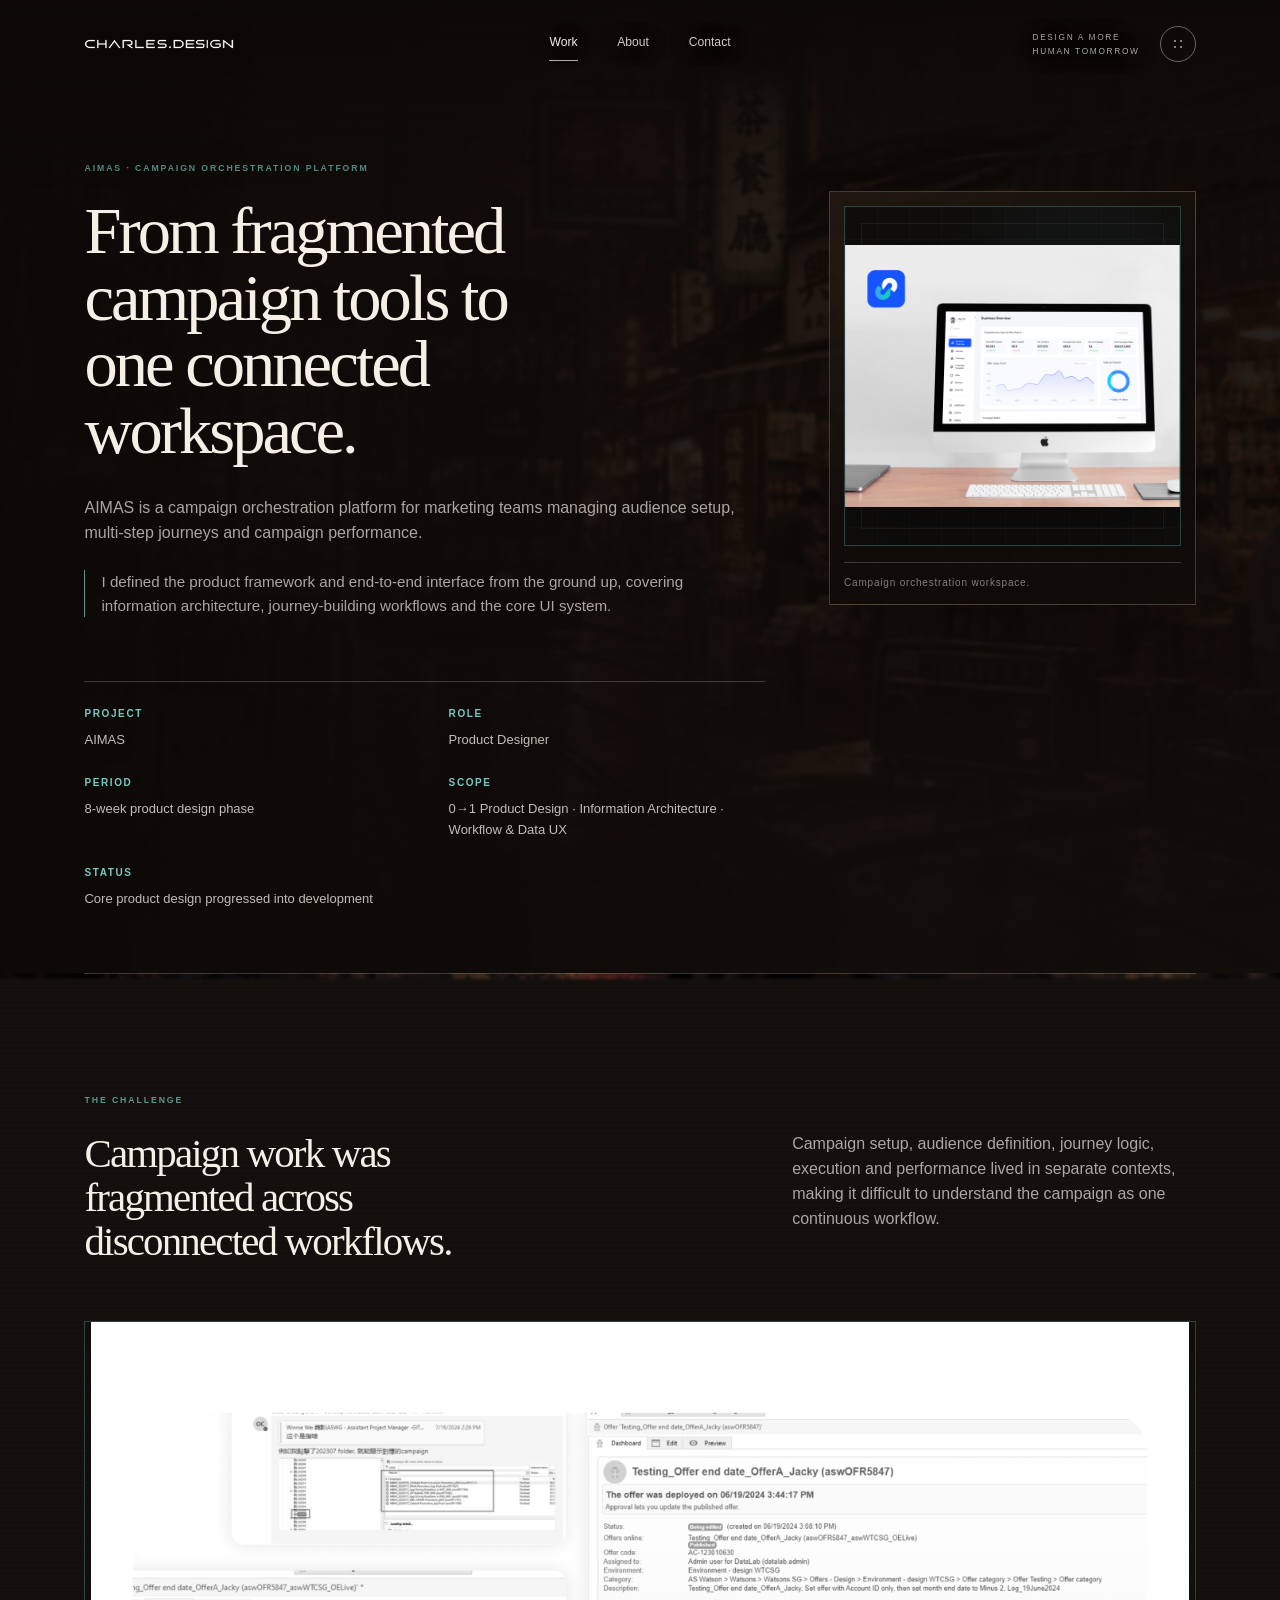
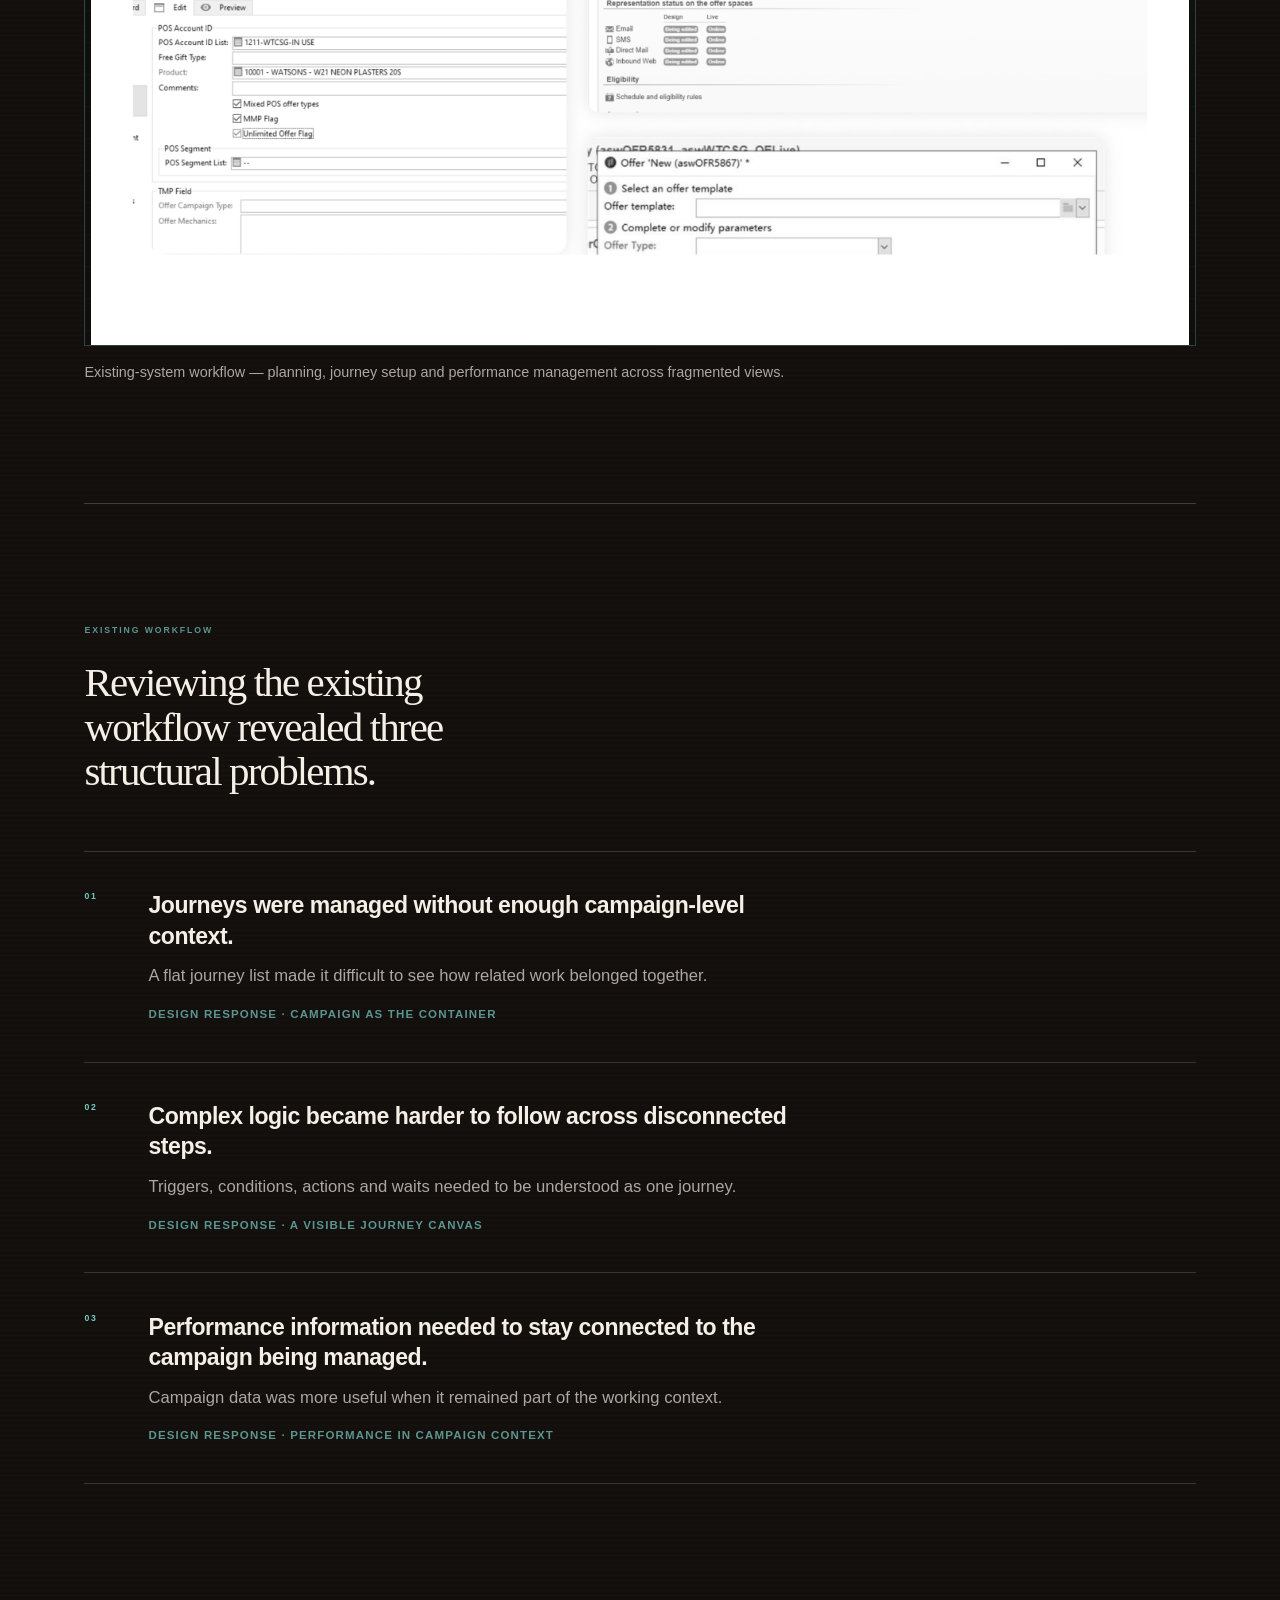
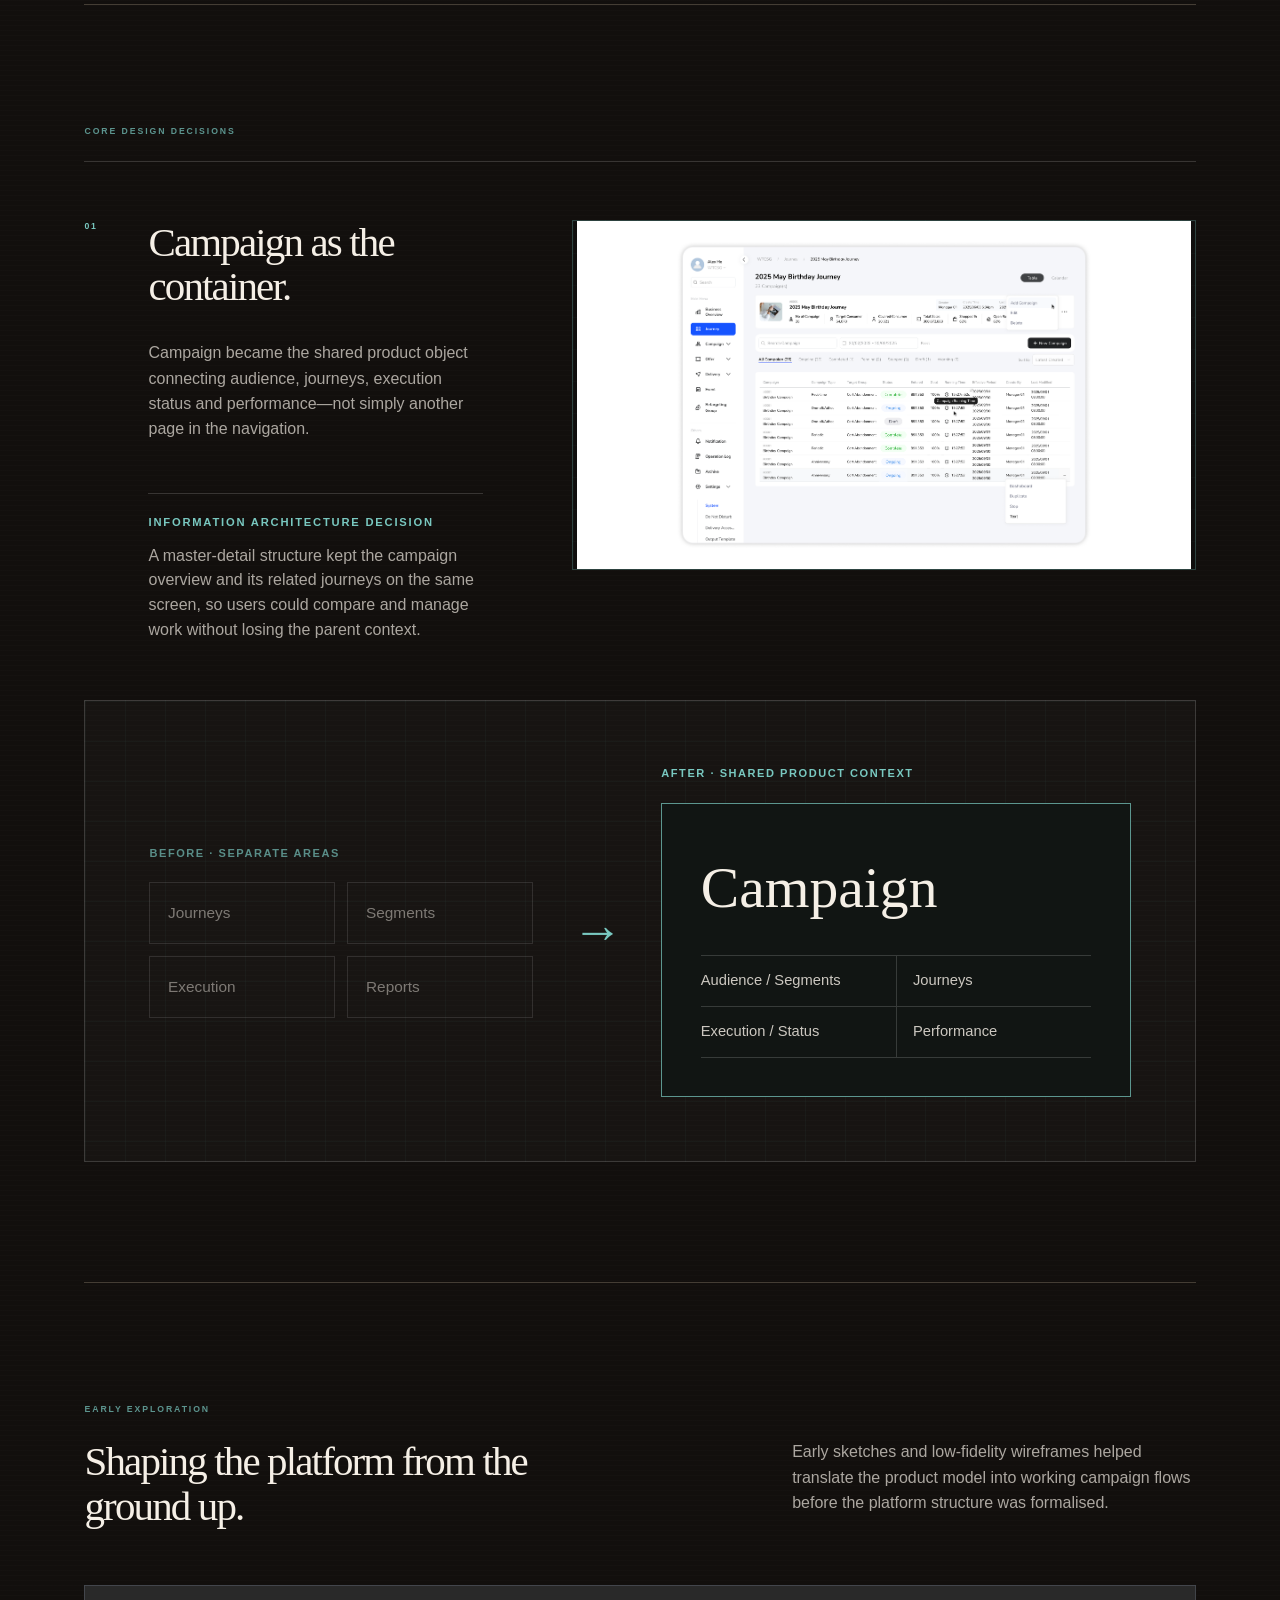
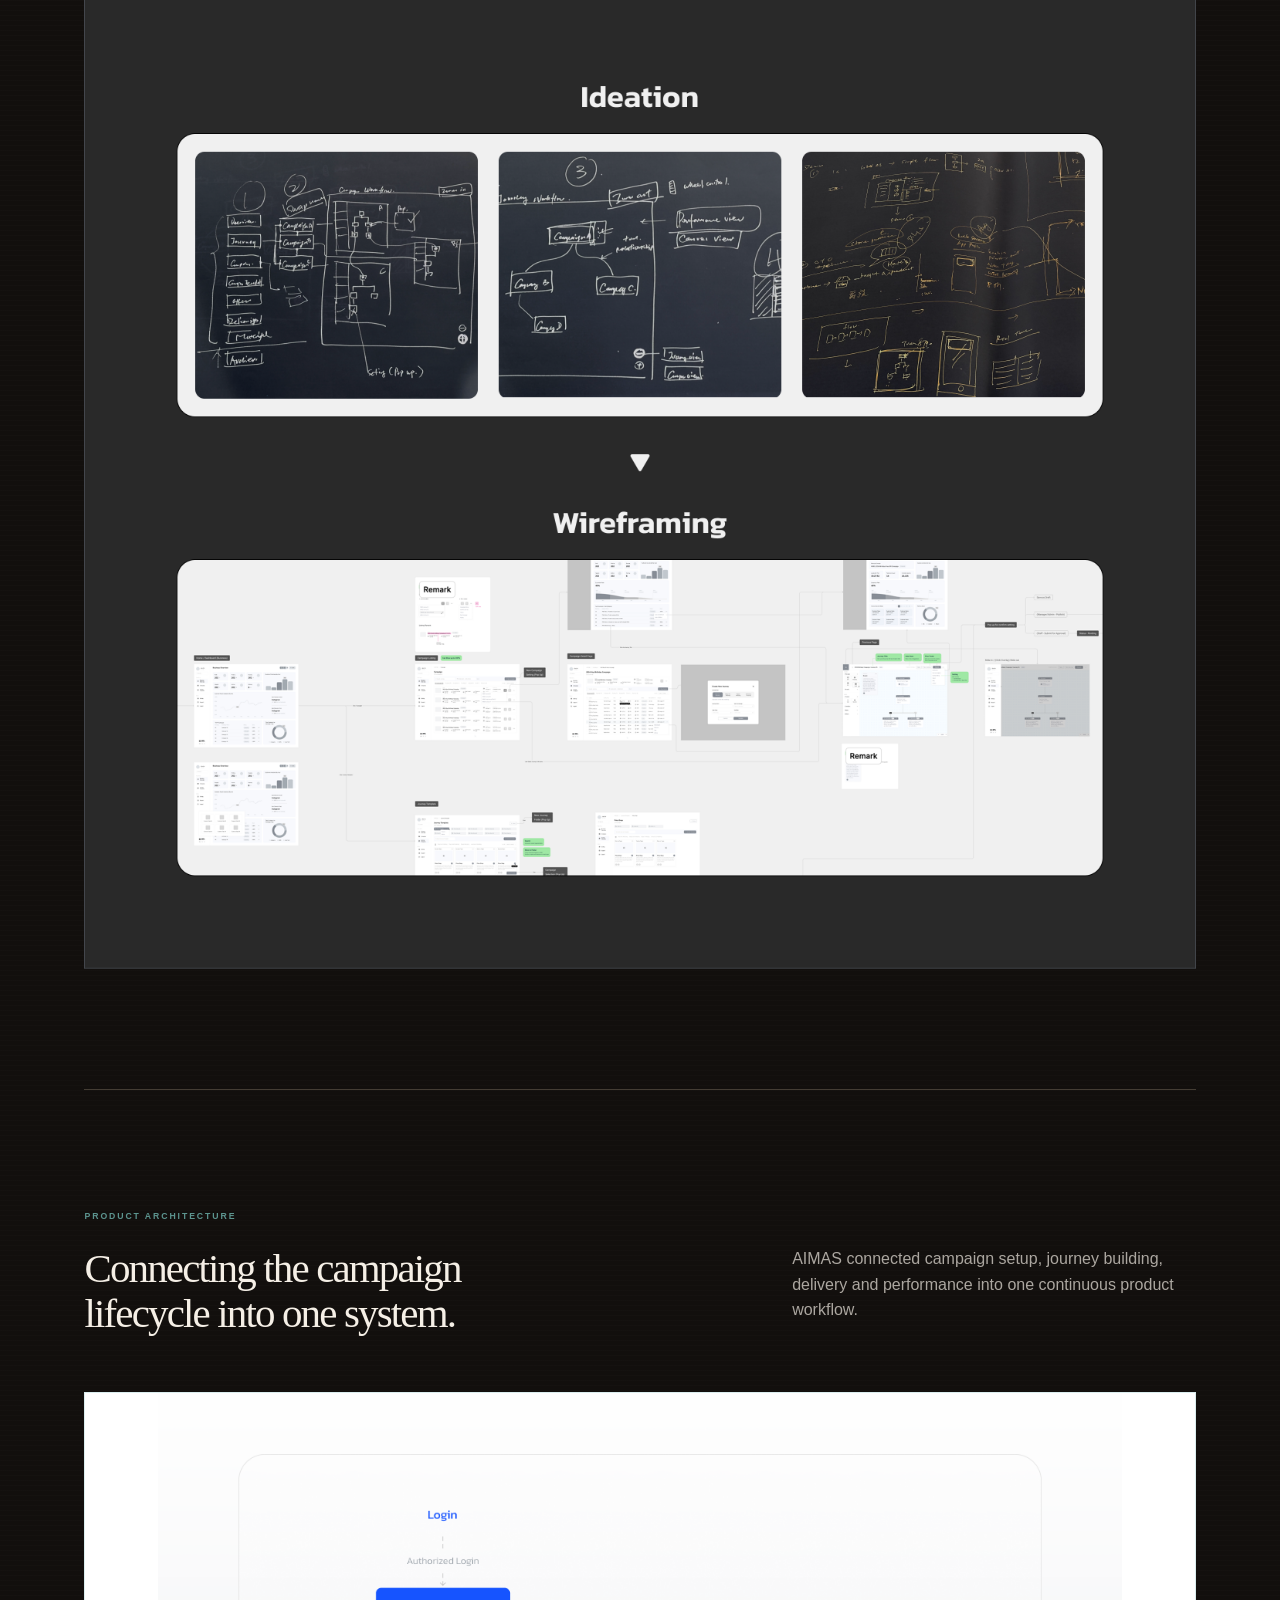
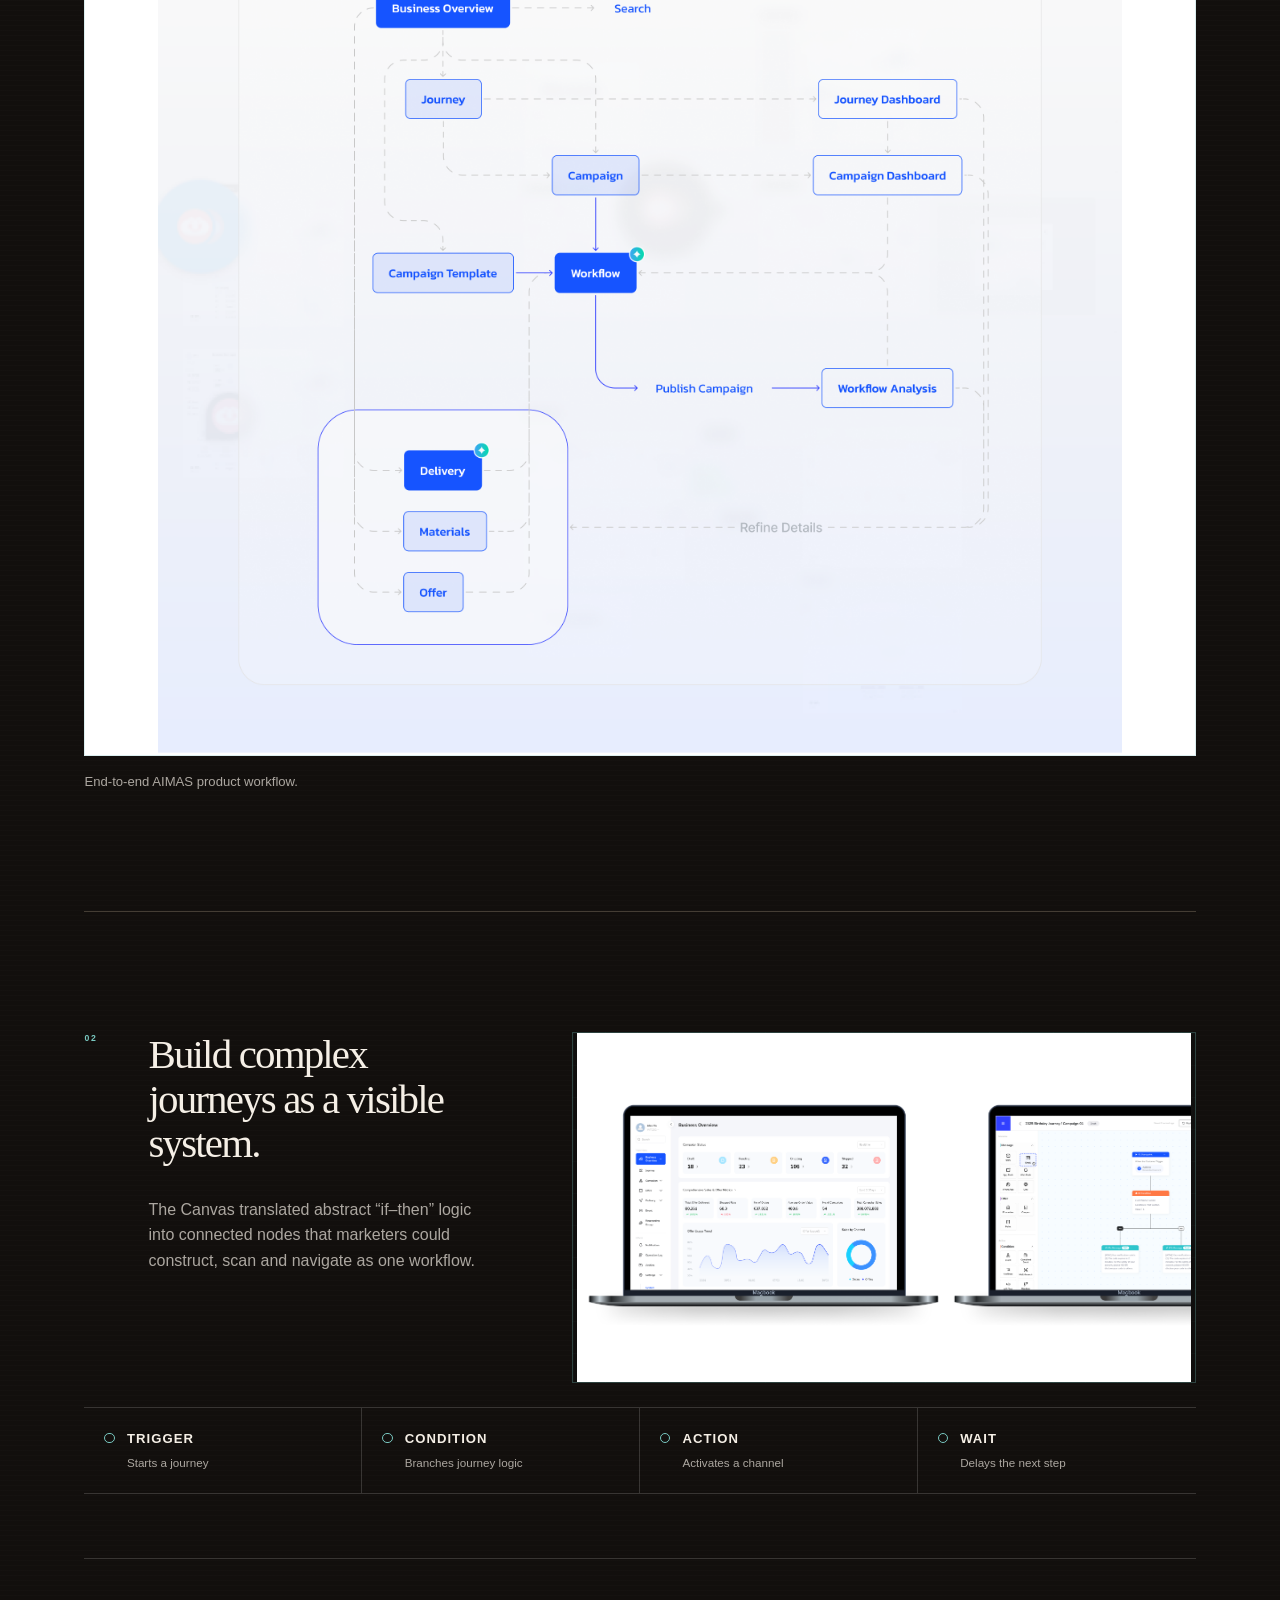
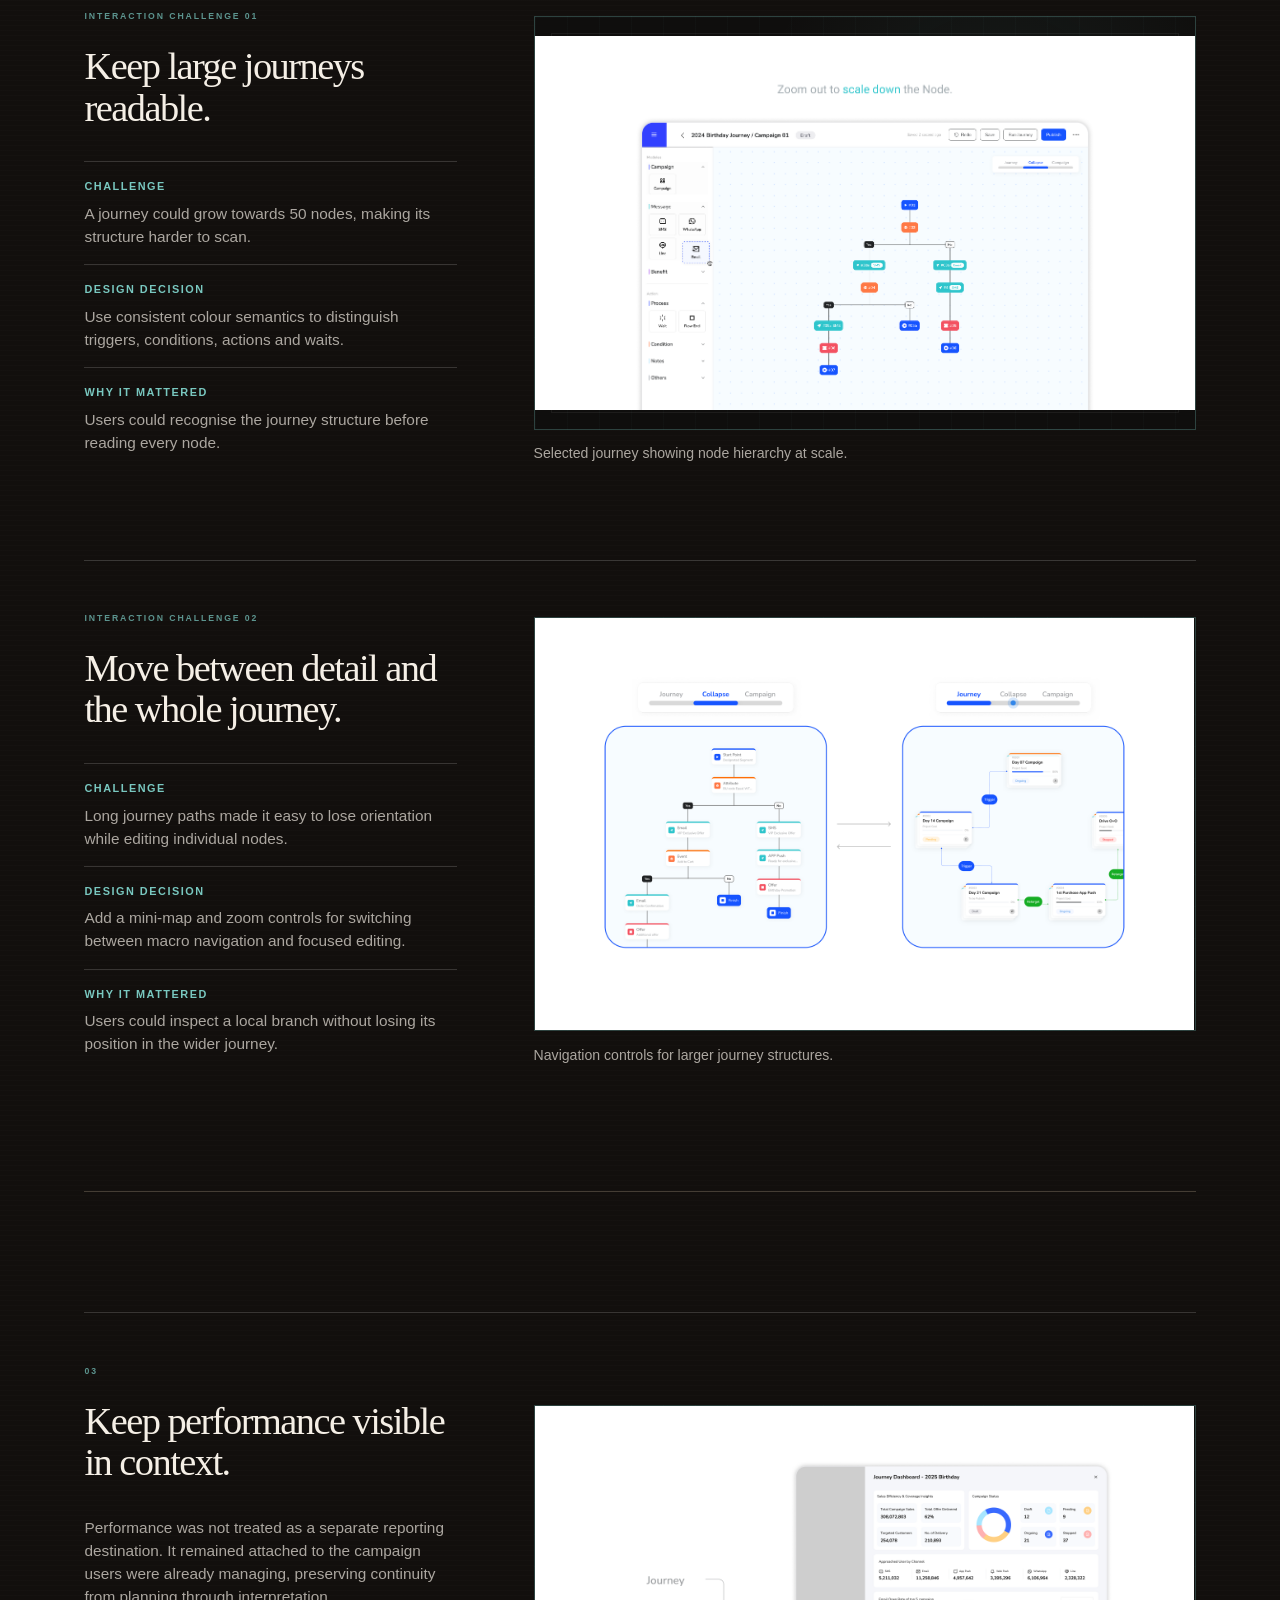
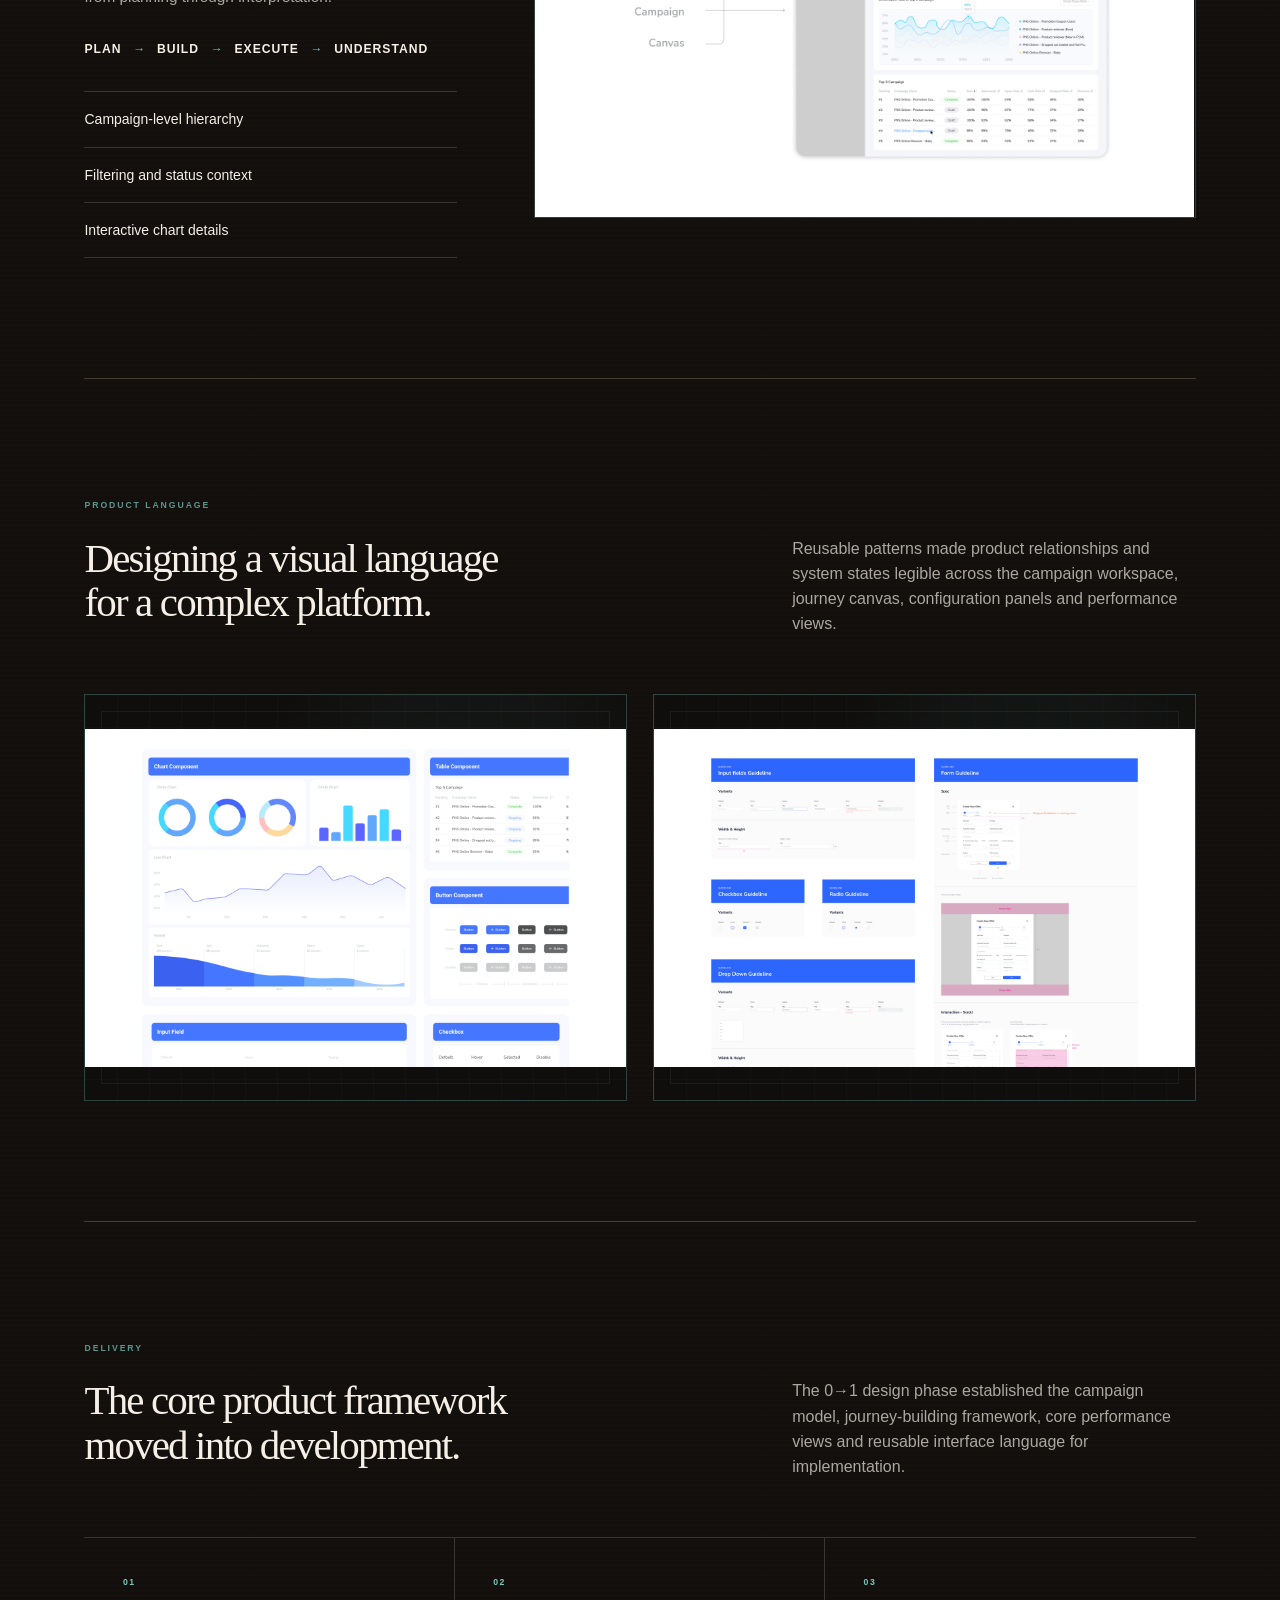
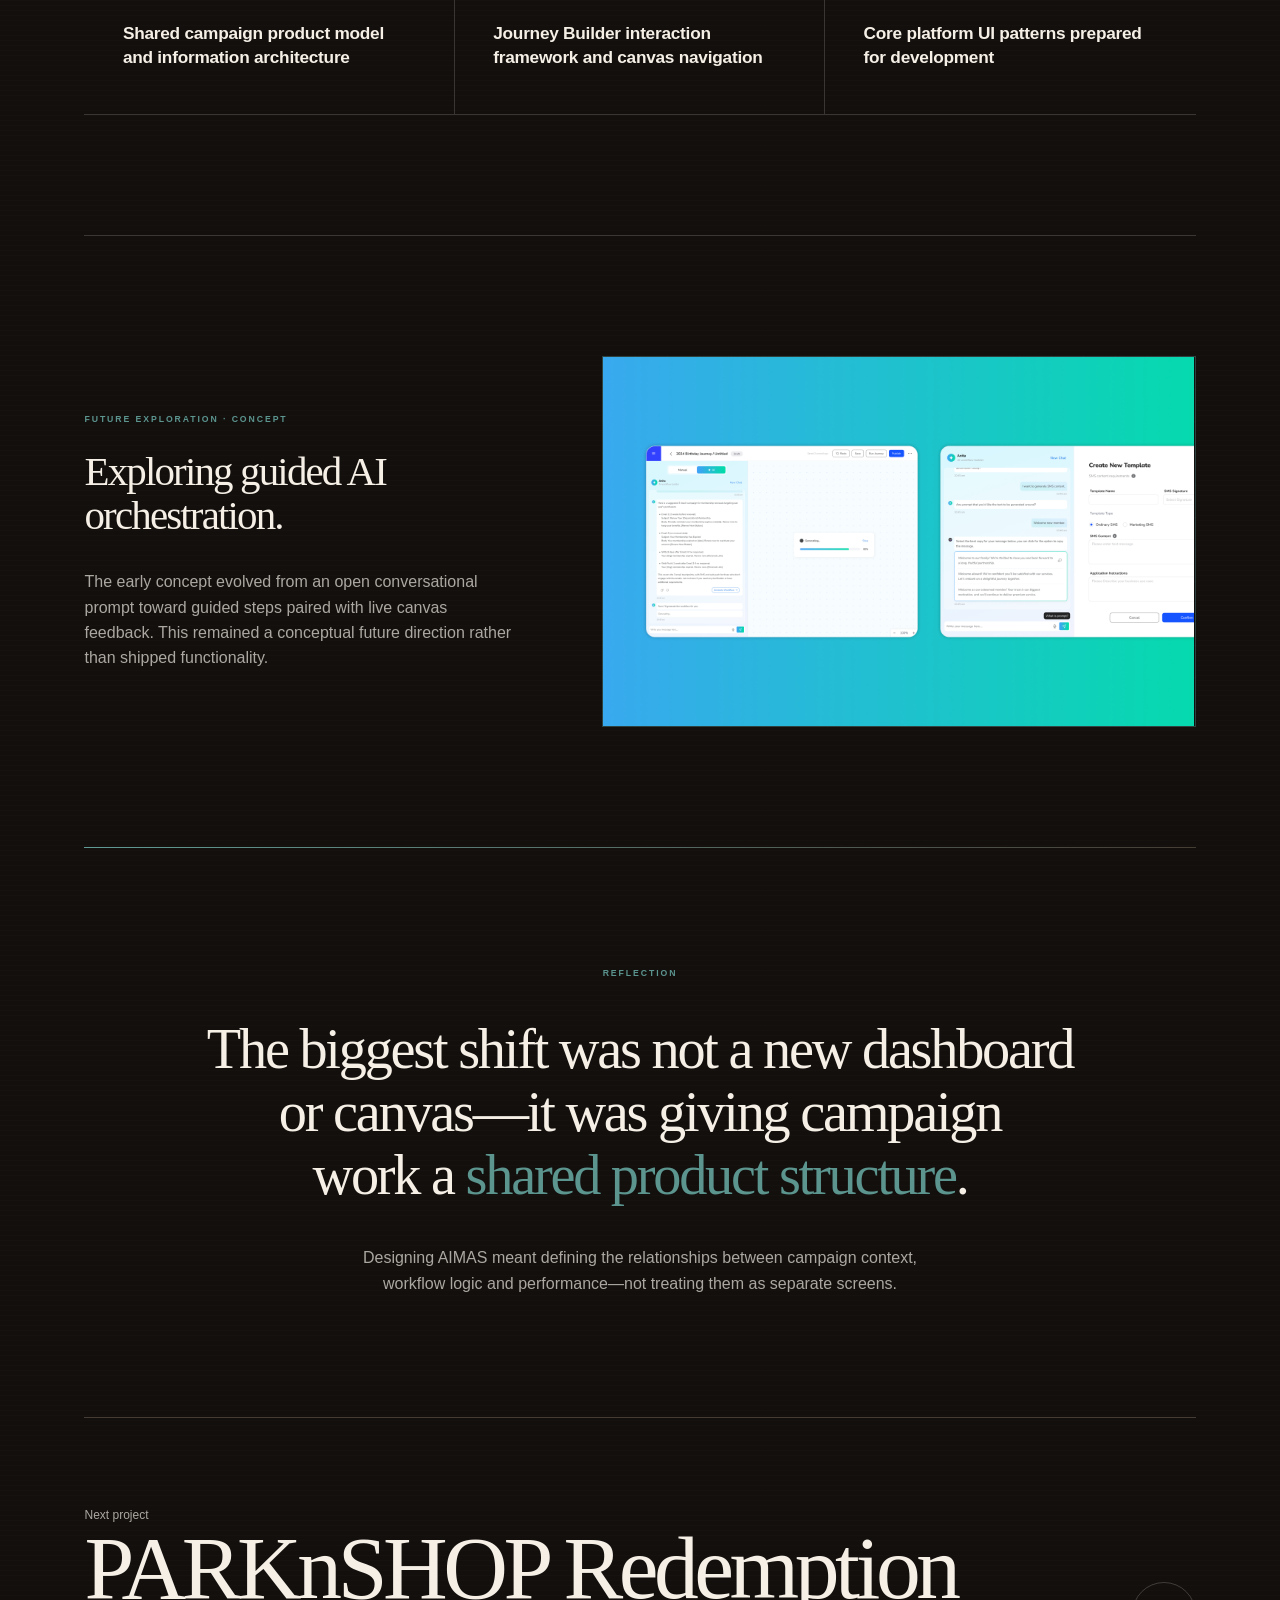
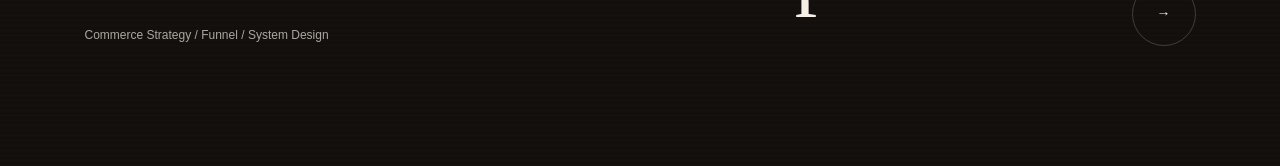
==== commit ea429d76: "Update Site source" ====
--- a/work/aimas/index.html
+++ b/work/aimas/index.html
@@ -24,7 +24,10 @@
           <p class="section-kicker">AIMAS · Campaign orchestration platform</p>
           <h1 id="aimas-title">From fragmented campaign tools to one connected workspace.</h1>
           <p class="hero-intro">
-            A 0→1 product concept that brought campaign planning, journey building and performance visibility into one coherent workspace.
+            AIMAS is a campaign orchestration platform for marketing teams managing audience setup, multi-step journeys and campaign performance.
+          </p>
+          <p class="aimas-hero-ownership">
+            I defined the product framework and end-to-end interface from the ground up, covering information architecture, journey-building workflows and the core UI system.
           </p>
 
           <dl class="project-meta" aria-label="Project details">
@@ -38,18 +41,22 @@
             </div>
             <div>
               <dt>Period</dt>
-              <dd aria-label="Project period to be confirmed">—</dd>
+              <dd>8-week product design phase</dd>
             </div>
             <div>
               <dt>Scope</dt>
               <dd>0→1 Product Design · Information Architecture · Workflow &amp; Data UX</dd>
             </div>
+            <div class="project-meta__status">
+              <dt>Status</dt>
+              <dd>Core product design progressed into development</dd>
+            </div>
           </dl>
         </div>
 
         <figure class="hero-visual aimas-hero-visual">
           <div class="media-placeholder aimas-media aimas-media--hero" data-adaptive-ratio>
-            <img alt="" />
+            <img src="../../assets/projects/aimas/hero.png" alt="AIMAS campaign orchestration dashboard presented on a desktop display." />
             <div class="media-placeholder__fallback">
               <span>Development media placeholder</span>
               <strong>AIMAS product overview</strong>
@@ -60,19 +67,17 @@
       </header>
 
       <section class="case-section aimas-challenge" aria-labelledby="challenge-title">
-        <div class="section-heading section-heading--split">
-          <div>
-            <p class="section-kicker">The challenge</p>
-            <h2 id="challenge-title">Campaign work was fragmented across disconnected workflows.</h2>
-          </div>
-          <p>
-            Planning, execution and performance management lived across separate tools and views, making it difficult to understand a campaign as one connected system.
-          </p>
-        </div>
+        <header class="case-section-heading">
+          <p class="section-kicker">The challenge</p>
+          <h2 id="challenge-title" class="case-section-title">Campaign work was fragmented across disconnected workflows.</h2>
+          <p class="case-section-description">
+            Campaign setup, audience definition, journey logic, execution and performance lived in separate contexts, making it difficult to understand the campaign as one continuous workflow.
+          </p>
+        </header>
 
         <figure class="aimas-evidence">
           <div class="media-placeholder aimas-media aimas-media--workflow" data-adaptive-ratio>
-            <img alt="" />
+            <img src="../../assets/projects/aimas/existing-workflow.png" alt="Screens from the fragmented campaign workflow that preceded AIMAS." />
             <div class="media-placeholder__fallback">
               <span>Development media placeholder</span>
               <strong>Existing campaign workflow</strong>
@@ -83,114 +88,147 @@
       </section>
 
       <section class="case-section aimas-learnings" aria-labelledby="learnings-title">
-        <div class="section-heading section-heading--compact">
-          <p class="section-kicker">What we learned</p>
-          <h2 id="learnings-title">Three observations shaped the product structure.</h2>
-          <p>The source research and workflow observation surfaced three recurring product problems.</p>
-        </div>
+        <header class="case-section-heading case-section-heading--stacked">
+          <p class="section-kicker">Existing workflow</p>
+          <h2 id="learnings-title" class="case-section-title">Reviewing the existing workflow revealed three structural problems.</h2>
+        </header>
 
         <ol class="insight-list">
-          <li>
-            <span>01</span>
+          <li class="case-numbered-row">
+            <span class="case-index">01</span>
             <div>
               <h3>Journeys were managed without enough campaign-level context.</h3>
               <p>A flat journey list made it difficult to see how related work belonged together.</p>
+              <small>Design response · Campaign as the container</small>
             </div>
           </li>
-          <li>
-            <span>02</span>
+          <li class="case-numbered-row">
+            <span class="case-index">02</span>
             <div>
               <h3>Complex logic became harder to follow across disconnected steps.</h3>
               <p>Triggers, conditions, actions and waits needed to be understood as one journey.</p>
+              <small>Design response · A visible journey canvas</small>
             </div>
           </li>
-          <li>
-            <span>03</span>
+          <li class="case-numbered-row">
+            <span class="case-index">03</span>
             <div>
               <h3>Performance information needed to stay connected to the campaign being managed.</h3>
               <p>Campaign data was more useful when it remained part of the working context.</p>
+              <small>Design response · Performance in campaign context</small>
             </div>
           </li>
         </ol>
       </section>
 
-      <section class="case-section aimas-architecture" aria-labelledby="architecture-title">
-        <div class="section-heading section-heading--split">
-          <div>
-            <p class="section-kicker">Product architecture</p>
-            <h2 id="architecture-title">From separate campaign tools to one connected orchestration system.</h2>
-          </div>
-          <p>
-            The product was reframed around Campaign as a shared context, connecting related audience, journey-building and performance work without treating them as isolated tools.
-          </p>
-        </div>
-
-        <div class="platform-map" role="img" aria-label="Campaign provides shared context across Segments, Journey Builder and Performance. Journey Builder connects journeys to a canvas with nodes and channels.">
-          <div class="platform-map__root">
-            <span>Shared context</span>
-            <strong>Campaign</strong>
-          </div>
-          <p class="platform-map__relation-label">Connected product areas</p>
-          <div class="platform-map__branches">
-            <div class="platform-map__branch">
-              <span>Related product area</span>
-              <strong>Segments</strong>
-              <small>Audience definition</small>
-            </div>
-            <div class="platform-map__branch platform-map__branch--orchestration">
-              <span>Journey builder</span>
-              <strong>Journeys</strong>
-              <b>Canvas</b>
-              <small>Nodes · Channels</small>
-            </div>
-            <div class="platform-map__branch">
-              <span>Related product area</span>
-              <strong>Performance</strong>
-              <small>Campaign results</small>
-            </div>
-          </div>
-        </div>
-      </section>
-
       <section class="case-section aimas-decision" aria-labelledby="campaign-container-title">
-        <div class="decision-index" aria-hidden="true">01</div>
+        <p class="section-kicker decision-group-label">Core design decisions</p>
         <div class="decision-layout">
           <div class="decision-copy">
-            <p class="section-kicker">Key design decision</p>
-            <h2 id="campaign-container-title">Campaign as the container.</h2>
-            <p>
-              Campaign became the shared product context for organising related journeys, segments, execution status and performance in one place.
-            </p>
+            <header class="decision-heading case-numbered-row">
+              <span class="case-index" aria-hidden="true">01</span>
+              <div>
+                <h2 id="campaign-container-title" class="case-section-title">Campaign as the container.</h2>
+                <p class="case-section-description">
+                  Campaign became the shared product object connecting audience, journeys, execution status and performance—not simply another page in the navigation.
+                </p>
+              </div>
+            </header>
             <div class="decision-note">
-              <span>Product value</span>
-              <p>Related workflows became easier to understand together, while users could still move into journey-level detail without losing campaign context.</p>
+              <span>Information architecture decision</span>
+              <p>A master-detail structure kept the campaign overview and its related journeys on the same screen, so users could compare and manage work without losing the parent context.</p>
             </div>
           </div>
           <div class="media-placeholder aimas-media aimas-media--decision" data-adaptive-ratio>
-            <img alt="" />
-            <div class="media-placeholder__fallback">
-              <span>Development media placeholder</span>
-              <strong>Campaign overview + journey management</strong>
-            </div>
-          </div>
-        </div>
+            <img src="../../assets/projects/aimas/campaign-overview.png" alt="AIMAS journey overview connecting related campaigns and shared status information." />
+            <div class="media-placeholder__fallback">
+              <span>Development media placeholder</span>
+              <strong>Campaign overview · Related journeys · Shared status</strong>
+            </div>
+          </div>
+        </div>
+
+        <div class="architecture-shift" role="img" aria-label="Before, journeys, segments, execution and reports were separate areas. After, Campaign became the shared context connecting audience and segments, journeys, execution and status, and performance.">
+          <div class="architecture-shift__state architecture-shift__state--before">
+            <span class="architecture-shift__label">Before · Separate areas</span>
+            <div class="architecture-shift__items">
+              <strong>Journeys</strong>
+              <strong>Segments</strong>
+              <strong>Execution</strong>
+              <strong>Reports</strong>
+            </div>
+          </div>
+          <div class="architecture-shift__arrow" aria-hidden="true">→</div>
+          <div class="architecture-shift__state architecture-shift__state--after">
+            <span class="architecture-shift__label">After · Shared product context</span>
+            <div class="architecture-shift__campaign">
+              <strong>Campaign</strong>
+              <ul>
+                <li>Audience / Segments</li>
+                <li>Journeys</li>
+                <li>Execution / Status</li>
+                <li>Performance</li>
+              </ul>
+            </div>
+          </div>
+        </div>
+      </section>
+
+      <section class="case-section aimas-early-exploration" aria-labelledby="early-exploration-title">
+        <header class="case-section-heading">
+          <p class="section-kicker">Early exploration</p>
+          <h2 id="early-exploration-title" class="case-section-title">Shaping the platform from the ground up.</h2>
+          <p class="case-section-description">
+            Early sketches and low-fidelity wireframes helped translate the product model into working campaign flows before the platform structure was formalised.
+          </p>
+        </header>
+
+        <figure class="aimas-early-exploration__figure">
+          <img
+            src="../../assets/projects/aimas/early-exploration.png"
+            alt="AIMAS early exploration showing three hand-drawn product-structure sketches progressing into a connected low-fidelity wireframe board."
+          />
+        </figure>
+      </section>
+
+      <section class="case-section aimas-product-workflow" aria-labelledby="product-workflow-title">
+        <header class="case-section-heading">
+          <p class="section-kicker">Product architecture</p>
+          <h2 id="product-workflow-title" class="case-section-title">Connecting the campaign lifecycle into one system.</h2>
+          <p class="case-section-description">
+            AIMAS connected campaign setup, journey building, delivery and performance into one continuous product workflow.
+          </p>
+        </header>
+
+        <figure class="aimas-product-workflow__figure">
+          <img
+            src="../../assets/projects/aimas/product-workflow.png"
+            alt="End-to-end AIMAS workflow connecting login, business overview, journeys, campaigns, templates, delivery, publishing, dashboards and workflow analysis through a refinement loop."
+          />
+          <figcaption>End-to-end AIMAS product workflow.</figcaption>
+        </figure>
       </section>
 
       <section class="case-section aimas-decision aimas-decision--canvas" aria-labelledby="canvas-title">
-        <div class="decision-index" aria-hidden="true">02</div>
-        <div class="decision-copy decision-copy--wide">
-          <p class="section-kicker">Key design decision</p>
-          <h2 id="canvas-title">Build complex journeys as a visible system.</h2>
-          <p>
-            The Canvas translated abstract journey logic into connected nodes that marketers could construct, scan and navigate as one workflow.
-          </p>
-        </div>
-
-        <div class="media-placeholder aimas-media aimas-media--canvas" data-adaptive-ratio>
-          <img alt="" />
-          <div class="media-placeholder__fallback">
-            <span>Development media placeholder</span>
-            <strong>Visual journey builder / canvas</strong>
+        <div class="decision-layout">
+          <div class="decision-copy">
+            <header class="decision-heading case-numbered-row">
+              <span class="case-index" aria-hidden="true">02</span>
+              <div>
+                <h2 id="canvas-title" class="case-section-title">Build complex journeys as a visible system.</h2>
+                <p class="case-section-description">
+                  The Canvas translated abstract “if–then” logic into connected nodes that marketers could construct, scan and navigate as one workflow.
+                </p>
+              </div>
+            </header>
+          </div>
+
+          <div class="media-placeholder aimas-media aimas-media--canvas" data-adaptive-ratio>
+            <img src="../../assets/projects/aimas/canvas.png" alt="AIMAS business overview and visual journey canvas shown across two product screens." />
+            <div class="media-placeholder__fallback">
+              <span>Development media placeholder</span>
+              <strong>Visual journey builder / canvas</strong>
+            </div>
           </div>
         </div>
 
@@ -201,84 +239,133 @@
           <div><i aria-hidden="true"></i><span>Wait</span><small>Delays the next step</small></div>
         </div>
 
-        <div class="canvas-supporting-media">
-          <figure>
-            <div class="media-placeholder aimas-media aimas-media--canvas-detail" data-adaptive-ratio>
-              <img alt="" />
-              <div class="media-placeholder__fallback">
-                <span>Development media placeholder</span>
-                <strong>Canvas navigation / mini-map</strong>
+        <div class="canvas-complexity-grid">
+          <article class="canvas-complexity">
+            <div class="canvas-complexity__copy">
+              <p class="section-kicker">Interaction challenge 01</p>
+              <h3>Keep large journeys readable.</h3>
+              <dl>
+                <div><dt>Challenge</dt><dd>A journey could grow towards 50 nodes, making its structure harder to scan.</dd></div>
+                <div><dt>Design decision</dt><dd>Use consistent colour semantics to distinguish triggers, conditions, actions and waits.</dd></div>
+                <div><dt>Why it mattered</dt><dd>Users could recognise the journey structure before reading every node.</dd></div>
+              </dl>
+            </div>
+            <figure>
+              <div class="media-placeholder aimas-media aimas-media--canvas-detail" data-adaptive-ratio>
+                <img src="../../assets/projects/aimas/interaction-challenge-01.png" alt="AIMAS journey canvas zoomed out to keep a large node structure readable." />
+                <div class="media-placeholder__fallback">
+                  <span>Development media placeholder</span>
+                  <strong>Large journey · Colour-coded node structure</strong>
+                </div>
               </div>
-            </div>
-            <figcaption>Navigate and retain context across larger journey structures.</figcaption>
-          </figure>
-          <figure>
-            <div class="media-placeholder aimas-media aimas-media--canvas-detail" data-adaptive-ratio>
-              <img alt="" />
-              <div class="media-placeholder__fallback">
-                <span>Development media placeholder</span>
-                <strong>Node connections / interaction detail</strong>
+              <figcaption>Selected journey showing node hierarchy at scale.</figcaption>
+            </figure>
+          </article>
+
+          <article class="canvas-complexity">
+            <div class="canvas-complexity__copy">
+              <p class="section-kicker">Interaction challenge 02</p>
+              <h3>Move between detail and the whole journey.</h3>
+              <dl>
+                <div><dt>Challenge</dt><dd>Long journey paths made it easy to lose orientation while editing individual nodes.</dd></div>
+                <div><dt>Design decision</dt><dd>Add a mini-map and zoom controls for switching between macro navigation and focused editing.</dd></div>
+                <div><dt>Why it mattered</dt><dd>Users could inspect a local branch without losing its position in the wider journey.</dd></div>
+              </dl>
+            </div>
+            <figure>
+              <div class="media-placeholder aimas-media aimas-media--canvas-detail" data-adaptive-ratio>
+                <img src="../../assets/projects/aimas/interaction-challenge-02.png" alt="AIMAS journey and campaign views showing navigation between detailed and wider workflow context." />
+                <div class="media-placeholder__fallback">
+                  <span>Development media placeholder</span>
+                  <strong>Mini-map · Zoom · Macro / micro navigation</strong>
+                </div>
               </div>
-            </div>
-            <figcaption>Make relationships between journey steps visible.</figcaption>
-          </figure>
+              <figcaption>Navigation controls for larger journey structures.</figcaption>
+            </figure>
+          </article>
         </div>
       </section>
 
       <section class="case-section aimas-decision" aria-labelledby="performance-title">
-        <div class="decision-index" aria-hidden="true">03</div>
-        <div class="decision-layout decision-layout--performance">
-          <div class="media-placeholder aimas-media aimas-media--performance" data-adaptive-ratio>
-            <img alt="" />
-            <div class="media-placeholder__fallback">
-              <span>Development media placeholder</span>
-              <strong>Performance dashboard + data interactions</strong>
-            </div>
-          </div>
-          <div class="decision-copy">
-            <p class="section-kicker">Key design decision</p>
+        <article class="canvas-complexity canvas-complexity--performance">
+          <div class="canvas-complexity__copy">
+            <p class="section-kicker">03</p>
             <h2 id="performance-title">Keep performance visible in context.</h2>
-            <p>
-              The reporting experience used hierarchy, filtering and interactive data details to make campaign performance easier to interpret without turning AIMAS into a separate dashboard product.
+            <p class="performance-description">
+              Performance was not treated as a separate reporting destination. It remained attached to the campaign users were already managing, preserving continuity from planning through interpretation.
             </p>
+            <div class="campaign-continuity" aria-label="Campaign lifecycle remains in one context">
+              <span>Plan</span><i aria-hidden="true">→</i><span>Build</span><i aria-hidden="true">→</i><span>Execute</span><i aria-hidden="true">→</i><span>Understand</span>
+            </div>
             <ul class="capability-list">
               <li>Campaign-level hierarchy</li>
               <li>Filtering and status context</li>
               <li>Interactive chart details</li>
             </ul>
           </div>
-        </div>
+          <figure>
+            <div class="media-placeholder aimas-media aimas-media--canvas-detail" data-adaptive-ratio>
+              <img src="../../assets/projects/aimas/performance.png" alt="AIMAS performance dashboard connecting journey, campaign and canvas data." />
+              <div class="media-placeholder__fallback">
+                <span>Development media placeholder</span>
+                <strong>Performance dashboard + data interactions</strong>
+              </div>
+            </div>
+          </figure>
+        </article>
       </section>
 
       <section class="case-section aimas-visual" aria-labelledby="visual-title">
-        <div class="section-heading section-heading--split">
-          <div>
-            <p class="section-kicker">Visual foundation</p>
-            <h2 id="visual-title">A consistent interface language supported a complex platform.</h2>
-          </div>
-          <p>
-            Colour, typography and reusable components created a clear foundation for campaign management, canvas controls and performance views.
-          </p>
-        </div>
-        <div class="media-placeholder aimas-media aimas-media--visual" data-adaptive-ratio>
-          <img alt="" />
-          <div class="media-placeholder__fallback">
-            <span>Development media placeholder</span>
-            <strong>Colour · Typography · Components · Applied UI</strong>
-          </div>
-        </div>
+        <header class="case-section-heading">
+          <p class="section-kicker">Product language</p>
+          <h2 id="visual-title" class="case-section-title">Designing a visual language for a complex platform.</h2>
+          <p class="case-section-description">
+            Reusable patterns made product relationships and system states legible across the campaign workspace, journey canvas, configuration panels and performance views.
+          </p>
+        </header>
+        <div class="product-language-grid">
+          <div class="media-placeholder aimas-media aimas-media--visual">
+            <img src="../../assets/projects/aimas/product-language.png" alt="AIMAS product language covering charts, tables, buttons, form inputs and reusable interface components." />
+            <div class="media-placeholder__fallback">
+              <span>Development media placeholder</span>
+              <strong>Journey nodes · Status · Canvas controls · Data UI · Platform components</strong>
+            </div>
+          </div>
+          <div class="media-placeholder aimas-media aimas-media--visual">
+            <img src="../../assets/projects/aimas/product-guideline.png" alt="AIMAS interface guidelines for inputs, forms, checkboxes, radio controls and dropdowns." />
+            <div class="media-placeholder__fallback">
+              <span>Development media placeholder</span>
+              <strong>Product guideline</strong>
+            </div>
+          </div>
+        </div>
+      </section>
+
+      <section class="case-section aimas-delivery" aria-labelledby="delivery-title">
+        <header class="case-section-heading">
+          <p class="section-kicker">Delivery</p>
+          <h2 id="delivery-title" class="case-section-title">The core product framework moved into development.</h2>
+          <p class="case-section-description">
+            The 0→1 design phase established the campaign model, journey-building framework, core performance views and reusable interface language for implementation.
+          </p>
+        </header>
+        <ul class="delivery-list" aria-label="AIMAS delivery scope">
+          <li><span class="case-index">01</span><strong>Shared campaign product model and information architecture</strong></li>
+          <li><span class="case-index">02</span><strong>Journey Builder interaction framework and canvas navigation</strong></li>
+          <li><span class="case-index">03</span><strong>Core platform UI patterns prepared for development</strong></li>
+        </ul>
       </section>
 
       <section class="case-section aimas-future" aria-labelledby="future-title">
         <div class="future-copy">
-          <p class="section-kicker">Future direction · Concept</p>
-          <h2 id="future-title">Exploring guided AI orchestration.</h2>
-          <p>
+          <p class="section-kicker">Future exploration · Concept</p>
+          <h2 id="future-title" class="case-section-title">Exploring guided AI orchestration.</h2>
+          <p class="case-section-description">
             The early concept evolved from an open conversational prompt toward guided steps paired with live canvas feedback. This remained a conceptual future direction rather than shipped functionality.
           </p>
         </div>
         <div class="media-placeholder aimas-media aimas-media--future aimas-media--future-wide" data-adaptive-ratio>
-          <img alt="" />
+          <img src="../../assets/projects/aimas/ai-orchestration.png" alt="Concept screens exploring guided AI orchestration within the AIMAS journey builder." />
           <div class="media-placeholder__fallback">
             <span>Development media placeholder</span>
             <strong>Early concept → guided refinement → future opportunity</strong>
@@ -297,7 +384,7 @@
             </h2>
             <div class="editorial-summary__support">
               <p>
-                Campaign context, journey logic and performance could then be understood as parts of the same system.
+                Designing AIMAS meant defining the relationships between campaign context, workflow logic and performance—not treating them as separate screens.
               </p>
             </div>
           </div>
@@ -305,18 +392,18 @@
       </section>
 
       <nav class="next-project" aria-label="Project navigation">
-        <a href="../fortress-app/index.html">
+        <a href="../parknshop-redemption/index.html">
           <span>
             <small>Next project</small>
-            <strong>FORTRESS Mobile App</strong>
-            <small>Interaction / Motion / Visual Craft</small>
+            <strong>PARKnSHOP Redemption</strong>
+            <small>Commerce Strategy / Funnel / System Design</small>
           </span>
           <i aria-hidden="true">&#8594;</i>
         </a>
       </nav>
     </main>
 
-    <script src="../../site-header.js" defer></script>
+    <script src="../../site-header.js?v=20261007work" defer></script>
     <script src="../../case-study.js" defer></script>
   </body>
 </html>
--- a/styles/tokens.css
+++ b/styles/tokens.css
@@ -45,6 +45,13 @@
   --type-body: clamp(14px, 0.95vw, 16px);
   --type-eyebrow: clamp(8px, 0.68vw, 11px);
 
+  /* Shared case-study hierarchy */
+  --case-title-leading: 1.08;
+  --case-title-max: 22ch;
+  --case-description-max: 42rem;
+  --case-index-column: 48px;
+  --case-index-gap: var(--space-4);
+
   /* Motion */
   --ease-cinematic: cubic-bezier(0.2, 0.72, 0.18, 1);
   --duration-ui: 220ms;
--- a/styles/case-study.css
+++ b/styles/case-study.css
@@ -135,6 +135,7 @@
 .section-kicker {
   margin: 0 0 var(--space-5);
   color: var(--project-accent-soft);
+  font-family: var(--font-ui);
   font-size: var(--type-eyebrow);
   font-weight: 600;
   letter-spacing: 0.22em;
@@ -284,6 +285,68 @@
 .section-heading h2 {
   font-size: var(--type-section-h2);
   line-height: 1.04;
+}
+
+/* Reusable case-study hierarchy primitives. */
+.case-section-heading {
+  display: grid;
+  grid-template-columns: minmax(0, 1.22fr) minmax(18rem, 0.78fr);
+  column-gap: clamp(var(--space-7), 6vw, 96px);
+  row-gap: var(--space-5);
+  margin-bottom: var(--case-section-inner-gap);
+}
+
+.case-section-heading > .section-kicker {
+  grid-column: 1 / -1;
+  margin-bottom: 0;
+}
+
+.case-section-title {
+  max-width: var(--case-title-max);
+  margin: 0;
+  color: var(--color-text);
+  font-family: var(--font-display);
+  font-size: var(--type-section-h2);
+  font-weight: 400;
+  letter-spacing: -0.045em;
+  line-height: var(--case-title-leading);
+}
+
+.case-section-description {
+  width: 100%;
+  max-width: var(--case-description-max);
+  margin: 0;
+  color: var(--color-text-muted);
+  font-size: var(--type-body-lg);
+  line-height: 1.58;
+}
+
+.case-section-heading--stacked {
+  grid-template-columns: minmax(0, 1fr);
+  max-width: 70rem;
+}
+
+.case-section-heading--stacked > .section-kicker,
+.case-section-heading--stacked > .case-section-title,
+.case-section-heading--stacked > .case-section-description {
+  grid-column: 1;
+}
+
+.case-index {
+  display: block;
+  color: var(--project-accent);
+  font-family: var(--font-ui);
+  font-size: var(--type-eyebrow);
+  font-weight: 700;
+  letter-spacing: 0.18em;
+  line-height: 1.4;
+}
+
+.case-numbered-row {
+  display: grid;
+  grid-template-columns: var(--case-index-column) minmax(0, 1fr);
+  gap: var(--case-index-gap);
+  align-items: start;
 }
 
 .section-copy p,
@@ -1169,6 +1232,16 @@
 }
 
 @media (max-width: 980px) {
+  .case-section-heading {
+    grid-template-columns: 1fr;
+  }
+
+  .case-section-heading > .section-kicker,
+  .case-section-heading > .case-section-title,
+  .case-section-heading > .case-section-description {
+    grid-column: 1;
+  }
+
   .case-study-hero {
     grid-template-columns: minmax(0, 1fr) minmax(280px, 0.56fr);
     gap: var(--space-7);
@@ -1209,6 +1282,11 @@
 }
 
 @media (max-width: 760px) {
+  .case-study-page {
+    --case-index-column: 36px;
+    --case-index-gap: var(--space-3);
+  }
+
   .case-study-hero,
   .case-section,
   .next-project {
--- a/styles/editorial-summary.css
+++ b/styles/editorial-summary.css
@@ -30,7 +30,7 @@
   font-family: var(--font-ui);
   font-size: var(--type-eyebrow);
   font-weight: 600;
-  letter-spacing: 0.24em;
+  letter-spacing: 0.22em;
   line-height: 1.4;
   text-transform: uppercase;
 }
--- a/styles/aimas-case-study.css
+++ b/styles/aimas-case-study.css
@@ -9,18 +9,27 @@
   --header-accent: var(--project-accent);
 }
 
-.aimas-page .section-kicker,
 .aimas-page .project-meta dt,
 .aimas-page .decision-note span {
   color: var(--project-accent);
 }
 
 .aimas-page .hero-copy h1 {
-  max-width: 10.5ch;
+  max-width: 15ch;
 }
 
 .aimas-page .hero-intro {
   max-width: 42rem;
+}
+
+.aimas-hero-ownership {
+  max-width: 42rem;
+  margin: var(--space-5) 0 0;
+  padding-left: var(--space-4);
+  border-left: 1px solid var(--project-accent-soft);
+  color: var(--color-text-muted);
+  font-size: clamp(0.95rem, 1.1vw, 1.1rem);
+  line-height: 1.55;
 }
 
 .aimas-hero-visual .aimas-media {
@@ -32,6 +41,10 @@
 
 .aimas-page .project-meta {
   grid-template-columns: repeat(2, minmax(0, 1fr));
+}
+
+.aimas-page .project-meta__status {
+  grid-column: 1 / -1;
 }
 
 .aimas-media {
@@ -110,9 +123,18 @@
 .aimas-media--workflow,
 .aimas-media--decision,
 .aimas-media--canvas,
-.aimas-media--performance,
+.aimas-media--performance {
+  aspect-ratio: 16 / 9;
+}
+
+.product-language-grid {
+  display: grid;
+  grid-template-columns: repeat(2, minmax(0, 1fr));
+  gap: clamp(1rem, 2vw, 2rem);
+}
+
 .aimas-media--visual {
-  aspect-ratio: 16 / 9;
+  aspect-ratio: 4 / 3;
 }
 
 .aimas-media--canvas-detail {
@@ -123,48 +145,6 @@
   aspect-ratio: 16 / 10;
 }
 
-.section-heading {
-  display: grid;
-  gap: 1.5rem;
-  margin-bottom: clamp(2.5rem, 5vw, 5rem);
-}
-
-.section-heading--split {
-  grid-template-columns: minmax(0, 1.15fr) minmax(18rem, 0.85fr);
-  align-items: end;
-  gap: clamp(2rem, 6vw, 7rem);
-}
-
-.section-heading--split > p,
-.section-heading--compact > p,
-.decision-copy > p,
-.future-copy > p {
-  color: var(--color-text-muted);
-  font-size: clamp(1rem, 1.35vw, 1.3rem);
-  line-height: 1.55;
-}
-
-.section-heading h2,
-.decision-copy h2,
-.future-copy h2 {
-  max-width: 14ch;
-  margin: 0;
-  color: var(--color-text);
-  font-family: var(--font-display);
-  font-size: var(--type-section-h2);
-  font-weight: 400;
-  letter-spacing: -0.045em;
-  line-height: 0.93;
-}
-
-.section-heading--compact {
-  max-width: 62rem;
-}
-
-.section-heading--compact h2 {
-  max-width: 15ch;
-}
-
 .aimas-evidence {
   margin: 0;
 }
@@ -184,26 +164,19 @@
 }
 
 .insight-list li {
-  display: grid;
-  grid-template-columns: minmax(3rem, 0.18fr) minmax(0, 1fr);
-  gap: 1rem;
   padding: clamp(1.6rem, 3vw, 2.5rem) 0;
   border-bottom: 1px solid var(--aimas-line);
 }
 
-.insight-list > li > span {
-  color: var(--project-accent);
-  font-size: 0.8rem;
-  font-weight: 700;
-  letter-spacing: 0.16em;
-}
-
 .insight-list h3 {
-  margin: 0 0 0.5rem;
-  color: var(--color-text);
-  font-family: var(--font-display);
-  font-size: clamp(1.8rem, 3vw, 3.2rem);
-  font-weight: 400;
+  max-width: 42rem;
+  margin: 0 0 var(--space-3);
+  color: var(--color-text);
+  font-family: var(--font-ui);
+  font-size: clamp(1.2rem, 1.8vw, 1.65rem);
+  font-weight: 600;
+  letter-spacing: -0.02em;
+  line-height: 1.32;
 }
 
 .insight-list p {
@@ -214,8 +187,21 @@
   line-height: 1.55;
 }
 
-.platform-map {
-  position: relative;
+.insight-list small {
+  display: block;
+  margin-top: 1rem;
+  color: var(--project-accent-soft);
+  font-size: 0.72rem;
+  font-weight: 700;
+  letter-spacing: 0.1em;
+  text-transform: uppercase;
+}
+
+.architecture-shift {
+  display: grid;
+  grid-template-columns: minmax(0, 0.9fr) auto minmax(0, 1.1fr);
+  align-items: center;
+  gap: clamp(1.25rem, 3vw, 3rem);
   padding: clamp(2rem, 5vw, 5rem);
   border: 1px solid var(--aimas-line);
   background:
@@ -225,21 +211,17 @@
   background-size: 40px 40px;
 }
 
-.platform-map__root {
-  position: relative;
-  z-index: 2;
-  width: min(22rem, 72%);
-  margin: 0 auto;
-  padding: 1.5rem 2rem;
-  border: 1px solid var(--project-accent-soft);
-  background: #111513;
-  text-align: center;
-}
-
-.platform-map__root span,
-.platform-map__branch span {
+.aimas-decision .architecture-shift {
+  margin-top: var(--case-section-inner-gap);
+}
+
+.architecture-shift__state--before {
+  opacity: 0.68;
+}
+
+.architecture-shift__label {
   display: block;
-  margin-bottom: 0.45rem;
+  margin-bottom: 1.25rem;
   color: var(--project-accent);
   font-size: 0.69rem;
   font-weight: 700;
@@ -247,78 +229,107 @@
   text-transform: uppercase;
 }
 
-.platform-map__root strong {
-  color: var(--color-text);
+.architecture-shift__items {
+  display: grid;
+  grid-template-columns: repeat(2, minmax(0, 1fr));
+  gap: 0.75rem;
+}
+
+.architecture-shift__items strong {
+  padding: 1.1rem;
+  border: 1px solid var(--aimas-line);
+  background: rgba(255, 255, 255, 0.012);
+  color: var(--color-text-muted);
+  font-size: clamp(0.9rem, 1.2vw, 1.05rem);
+  font-weight: 500;
+}
+
+.architecture-shift__arrow {
+  color: var(--project-accent);
   font-family: var(--font-display);
-  font-size: clamp(2.3rem, 5vw, 5rem);
+  font-size: clamp(2rem, 4vw, 4rem);
+}
+
+.architecture-shift__campaign {
+  padding: clamp(1.5rem, 3vw, 2.5rem);
+  border: 1px solid var(--project-accent-soft);
+  background: #111513;
+}
+
+.architecture-shift__campaign > strong {
+  display: block;
+  margin-bottom: 1.25rem;
+  color: var(--color-text);
+  font-family: var(--font-display);
+  font-size: clamp(2.4rem, 4.5vw, 4.8rem);
   font-weight: 400;
 }
 
-.platform-map__branches {
-  display: grid;
-  grid-template-columns: repeat(3, minmax(0, 1fr));
-  gap: clamp(1rem, 3vw, 2.5rem);
-}
-
-.platform-map__relation-label {
-  display: flex;
-  align-items: center;
-  gap: 1rem;
-  margin: clamp(2rem, 4vw, 3.5rem) 0 1rem;
-  color: var(--color-text-muted);
-  font-size: 0.68rem;
-  font-weight: 700;
-  letter-spacing: 0.14em;
-  text-transform: uppercase;
-}
-
-.platform-map__relation-label::before,
-.platform-map__relation-label::after {
-  flex: 1;
-  height: 1px;
-  background: var(--aimas-line);
-  content: "";
-}
-
-.platform-map__branch {
-  position: relative;
-  min-height: 11rem;
-  padding: clamp(1.25rem, 3vw, 2.25rem);
-  border-top: 1px solid var(--project-accent-soft);
-  background: rgba(255, 255, 255, 0.035);
-}
-
-.platform-map__branch strong,
-.platform-map__branch b {
+.architecture-shift__campaign ul {
+  display: grid;
+  grid-template-columns: repeat(2, minmax(0, 1fr));
+  gap: 0;
+  margin: 0;
+  padding: 0;
+  border-top: 1px solid var(--aimas-line);
+  list-style: none;
+}
+
+.architecture-shift__campaign li {
+  padding: 0.9rem 0;
+  border-bottom: 1px solid var(--aimas-line);
+  color: rgba(245, 239, 230, 0.82);
+  font-size: clamp(0.92rem, 1.15vw, 1.05rem);
+  line-height: 1.45;
+}
+
+.architecture-shift__campaign li:nth-child(odd) {
+  padding-right: 1rem;
+}
+
+.architecture-shift__campaign li:nth-child(even) {
+  padding-left: 1rem;
+  border-left: 1px solid var(--aimas-line);
+}
+
+.aimas-early-exploration__figure {
+  width: 100%;
+  margin: 0;
+}
+
+.aimas-early-exploration__figure img {
   display: block;
-  color: var(--color-text);
-  font-family: var(--font-display);
-  font-size: clamp(1.8rem, 3.2vw, 3.4rem);
-  font-weight: 400;
-}
-
-.platform-map__branch b,
-.platform-map__branch small {
-  margin-top: 0.85rem;
-}
-
-.platform-map__branch small {
+  width: 100%;
+  height: auto;
+}
+
+.aimas-product-workflow__figure {
+  margin: 0;
+}
+
+.aimas-product-workflow__figure img {
   display: block;
-  color: var(--color-text-muted);
+  width: 100%;
+  height: auto;
+  border: 1px solid rgba(121, 200, 192, 0.22);
+  background: #f7f8fc;
+}
+
+.aimas-product-workflow__figure figcaption {
+  margin-top: var(--space-4);
+  color: var(--color-text-muted);
+  font-size: 0.82rem;
+  line-height: 1.5;
 }
 
 .aimas-decision {
   position: relative;
 }
 
-.decision-index {
-  margin-bottom: clamp(2rem, 4vw, 3.5rem);
-  padding-bottom: 1rem;
+.decision-group-label {
+  margin-bottom: var(--case-section-inner-gap);
+  padding-bottom: var(--space-5);
   border-bottom: 1px solid var(--aimas-line);
-  color: var(--project-accent);
-  font-size: 0.82rem;
-  font-weight: 700;
-  letter-spacing: 0.18em;
 }
 
 .decision-layout {
@@ -328,30 +339,17 @@
   gap: clamp(2.5rem, 7vw, 8rem);
 }
 
-.decision-layout--performance {
-  grid-template-columns: minmax(0, 0.88fr) minmax(20rem, 1.12fr);
-  align-items: end;
-}
-
 .decision-copy {
   max-width: 43rem;
 }
 
-.decision-copy h2 {
-  max-width: 11ch;
-}
-
-.decision-copy--wide {
-  max-width: 64rem;
-  margin-bottom: clamp(2.5rem, 5vw, 5rem);
-}
-
-.decision-copy--wide h2 {
-  max-width: 13ch;
+.decision-heading .case-section-description {
+  margin-top: var(--space-6);
 }
 
 .decision-note {
   margin-top: clamp(2rem, 4vw, 3.5rem);
+  margin-left: calc(var(--case-index-column) + var(--case-index-gap));
   padding-top: 1.25rem;
   border-top: 1px solid var(--aimas-line);
 }
@@ -413,26 +411,105 @@
   color: var(--color-text-muted);
 }
 
-.canvas-supporting-media {
-  display: grid;
-  grid-template-columns: repeat(2, minmax(0, 1fr));
-  gap: clamp(1.5rem, 3vw, 2.5rem);
+.canvas-complexity-grid {
+  display: grid;
+  gap: clamp(3rem, 7vw, 7rem);
   margin-top: clamp(2.5rem, 5vw, 5rem);
 }
 
-.canvas-supporting-media figure {
-  margin: 0;
-}
-
-.canvas-supporting-media figcaption {
+.canvas-complexity {
+  display: grid;
+  grid-template-columns: minmax(17rem, 0.72fr) minmax(0, 1.28fr);
+  align-items: center;
+  gap: clamp(2rem, 6vw, 6rem);
+  padding-top: clamp(2rem, 4vw, 3.5rem);
+  border-top: 1px solid var(--aimas-line);
+}
+
+.canvas-complexity figure {
+  margin: 0;
+}
+
+.canvas-complexity figcaption {
   margin-top: 0.85rem;
   color: var(--color-text-muted);
   font-size: 0.88rem;
   line-height: 1.5;
 }
 
+.canvas-complexity__copy h2,
+.canvas-complexity__copy h3 {
+  max-width: 24ch;
+  margin: 0 0 var(--space-6);
+  color: var(--color-text);
+  font-family: var(--font-display);
+  font-size: clamp(1.9rem, 3vw, 3rem);
+  font-weight: 400;
+  letter-spacing: -0.04em;
+  line-height: 1.08;
+}
+
+.performance-description {
+  margin: 0;
+  color: var(--color-text-muted);
+  font-size: 0.96rem;
+  line-height: 1.5;
+}
+
+.canvas-complexity--performance .campaign-continuity,
+.canvas-complexity--performance .capability-list {
+  margin-left: 0;
+}
+
+.canvas-complexity__copy dl {
+  margin: 0;
+}
+
+.canvas-complexity__copy dl > div {
+  padding: 1rem 0;
+  border-top: 1px solid var(--aimas-line);
+}
+
+.canvas-complexity__copy dt {
+  margin-bottom: 0.4rem;
+  color: var(--project-accent);
+  font-size: 0.68rem;
+  font-weight: 700;
+  letter-spacing: 0.14em;
+  text-transform: uppercase;
+}
+
+.canvas-complexity__copy dd {
+  margin: 0;
+  color: var(--color-text-muted);
+  font-size: 0.96rem;
+  line-height: 1.5;
+}
+
+.campaign-continuity {
+  display: flex;
+  align-items: center;
+  gap: 0.7rem;
+  margin-top: 2rem;
+  color: var(--color-text);
+  font-size: 0.76rem;
+  font-weight: 700;
+  letter-spacing: 0.08em;
+  text-transform: uppercase;
+}
+
+.decision-heading + .campaign-continuity {
+  margin-left: calc(var(--case-index-column) + var(--case-index-gap));
+}
+
+.campaign-continuity i {
+  color: var(--project-accent);
+  font-style: normal;
+}
+
 .capability-list {
   margin: 2rem 0 0;
+  margin-left: calc(var(--case-index-column) + var(--case-index-gap));
   padding: 0;
   border-top: 1px solid var(--aimas-line);
   list-style: none;
@@ -444,43 +521,74 @@
   color: var(--color-text);
 }
 
+.delivery-list {
+  display: grid;
+  grid-template-columns: repeat(3, minmax(0, 1fr));
+  margin: 0;
+  padding: 0;
+  border-top: 1px solid var(--aimas-line);
+  border-bottom: 1px solid var(--aimas-line);
+  list-style: none;
+}
+
+.delivery-list li {
+  min-height: 11rem;
+  padding: clamp(1.5rem, 3vw, 2.5rem);
+  border-right: 1px solid var(--aimas-line);
+}
+
+.delivery-list li:last-child {
+  border-right: 0;
+}
+
+.delivery-list span {
+  margin-bottom: 2rem;
+}
+
+.delivery-list strong {
+  color: var(--color-text);
+  font-family: var(--font-ui);
+  font-size: clamp(1rem, 1.35vw, 1.2rem);
+  font-weight: 600;
+  letter-spacing: -0.015em;
+  line-height: 1.4;
+}
+
 .aimas-future {
   display: grid;
-  grid-template-columns: minmax(18rem, 0.82fr) minmax(0, 1.18fr);
+  grid-template-columns: minmax(18rem, 0.72fr) minmax(0, 1fr);
   align-items: center;
   gap: clamp(2.5rem, 7vw, 8rem);
-}
-
-.future-copy h2 {
-  max-width: 11ch;
+  border-top: 1px solid var(--aimas-line);
+}
+
+.aimas-future .aimas-media {
+  width: min(100%, 46rem);
+  justify-self: end;
+}
+
+.future-copy .case-section-description {
+  margin-top: var(--space-6);
 }
 
 @media (max-width: 900px) {
-  .section-heading--split,
   .decision-layout,
-  .decision-layout--performance,
-  .aimas-future {
+  .aimas-future,
+  .architecture-shift,
+  .canvas-complexity {
     grid-template-columns: 1fr;
   }
 
-  .section-heading--split,
   .decision-layout,
-  .decision-layout--performance,
-  .aimas-future {
+  .aimas-future,
+  .architecture-shift,
+  .canvas-complexity {
     gap: 2.5rem;
   }
 
-  .decision-layout--performance .decision-copy {
-    order: -1;
-  }
-
-  .platform-map__branches {
-    grid-template-columns: 1fr;
-    gap: 1rem;
-  }
-
-  .platform-map__branch {
-    min-height: auto;
+  .architecture-shift__arrow {
+    transform: rotate(90deg);
+    text-align: center;
   }
 
   .node-legend {
@@ -495,26 +603,52 @@
     border-bottom: 1px solid var(--aimas-line);
   }
 
-  .canvas-supporting-media {
+  .delivery-list {
     grid-template-columns: 1fr;
   }
+
+  .delivery-list li {
+    min-height: auto;
+    border-right: 0;
+    border-bottom: 1px solid var(--aimas-line);
+  }
+
+  .delivery-list li:last-child {
+    border-bottom: 0;
+  }
+
+  .aimas-future .aimas-media {
+    justify-self: start;
+  }
 }
 
 @media (max-width: 640px) {
+  .product-language-grid {
+    grid-template-columns: 1fr;
+  }
+
   .aimas-page .project-meta {
     grid-template-columns: 1fr;
   }
 
-  .insight-list li {
-    grid-template-columns: 2.25rem minmax(0, 1fr);
-  }
-
-  .platform-map {
+  .aimas-page .project-meta__status {
+    grid-column: auto;
+  }
+
+  .architecture-shift {
     padding: 1rem;
   }
 
-  .platform-map__root {
-    width: auto;
+  .architecture-shift__items,
+  .architecture-shift__campaign ul {
+    grid-template-columns: 1fr;
+  }
+
+  .architecture-shift__campaign li:nth-child(odd),
+  .architecture-shift__campaign li:nth-child(even) {
+    padding-right: 0;
+    padding-left: 0;
+    border-left: 0;
   }
 
   .node-legend {
@@ -546,4 +680,8 @@
     font-size: 1.8rem;
   }
 
-}
+  .campaign-continuity {
+    flex-wrap: wrap;
+  }
+
+}
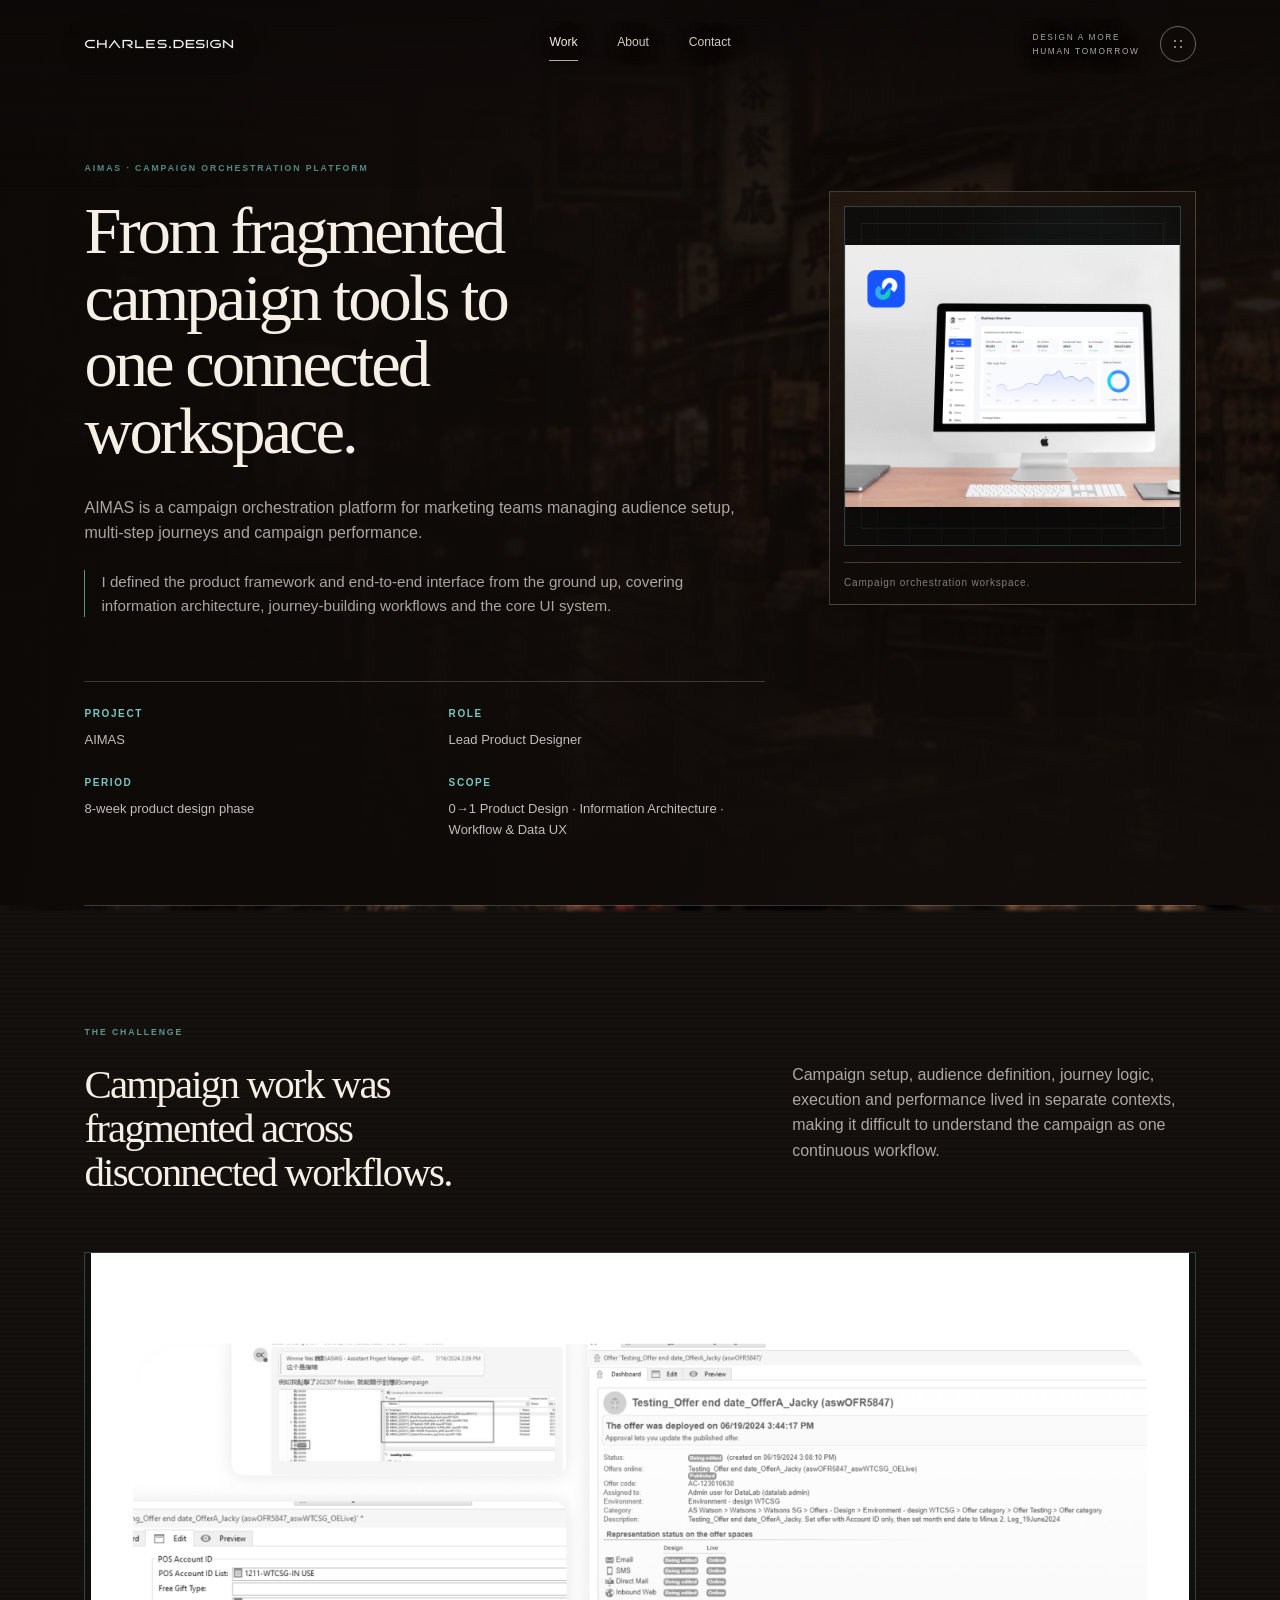
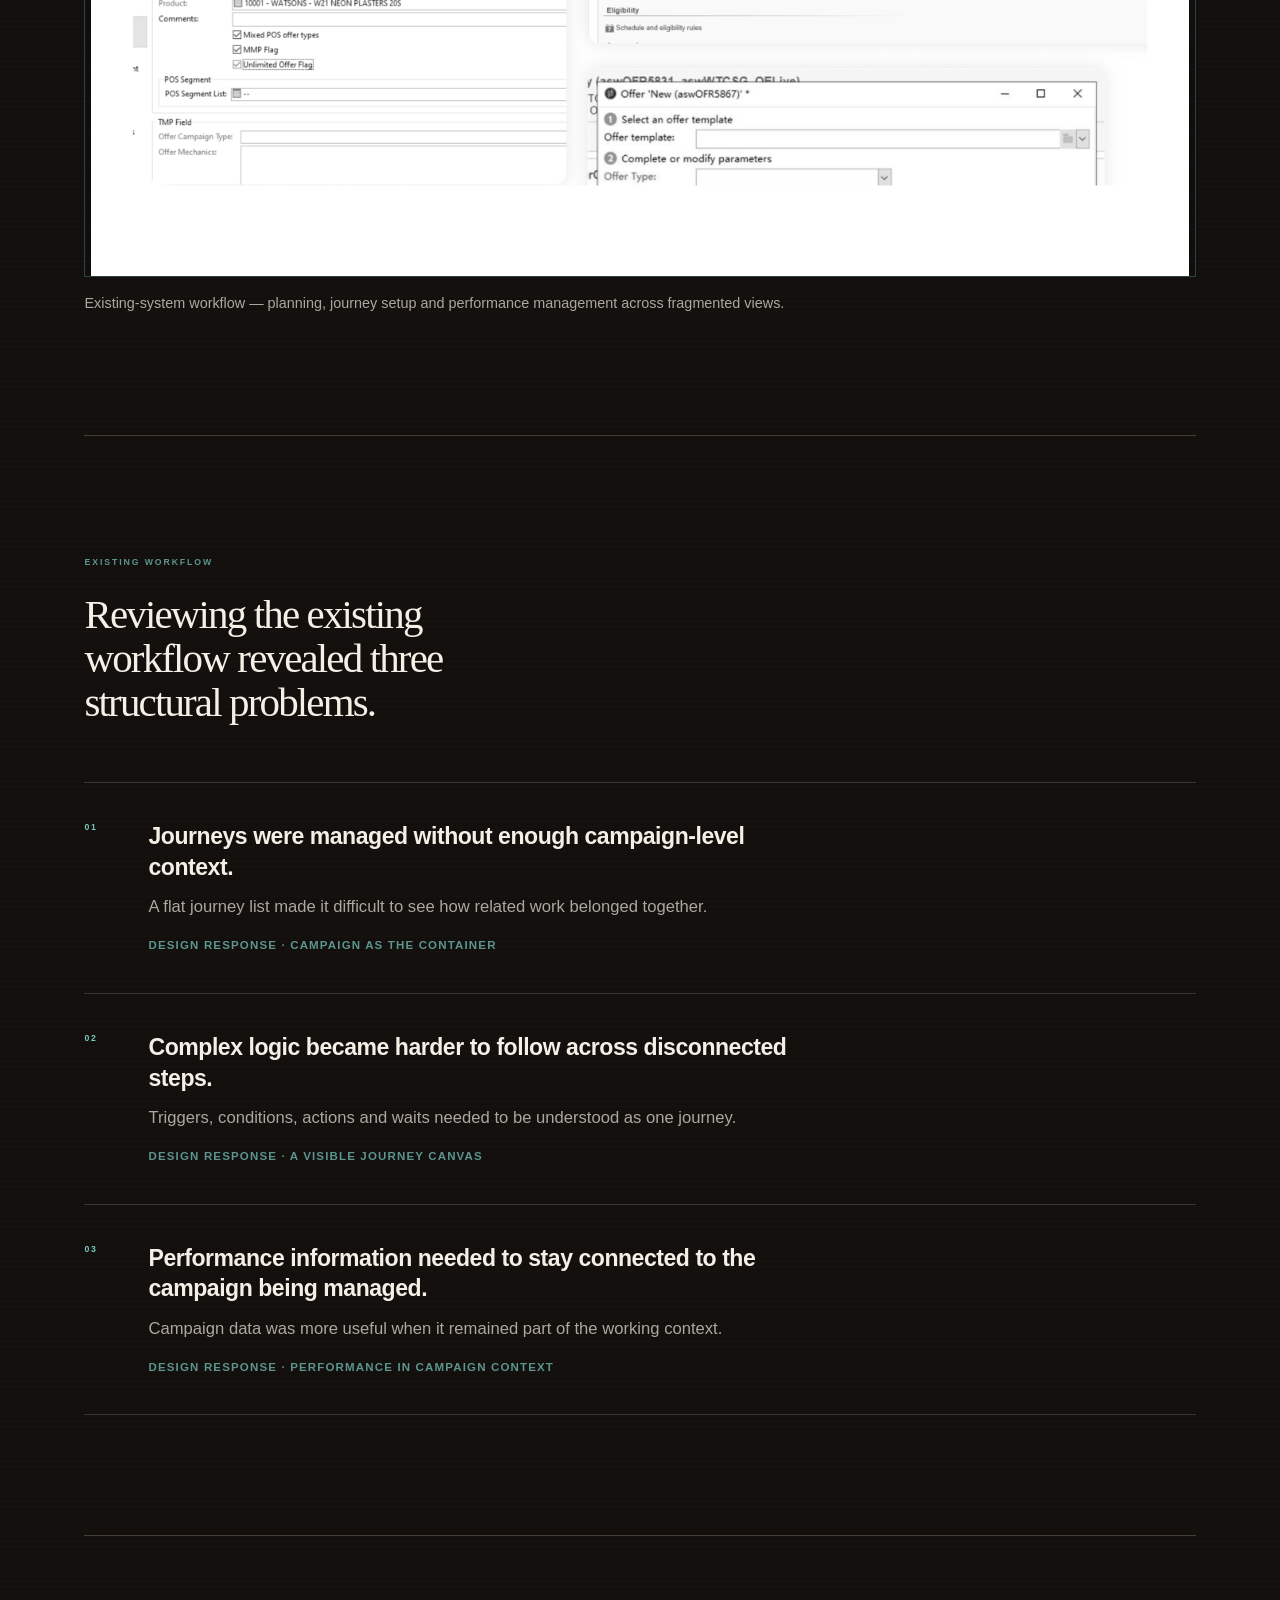
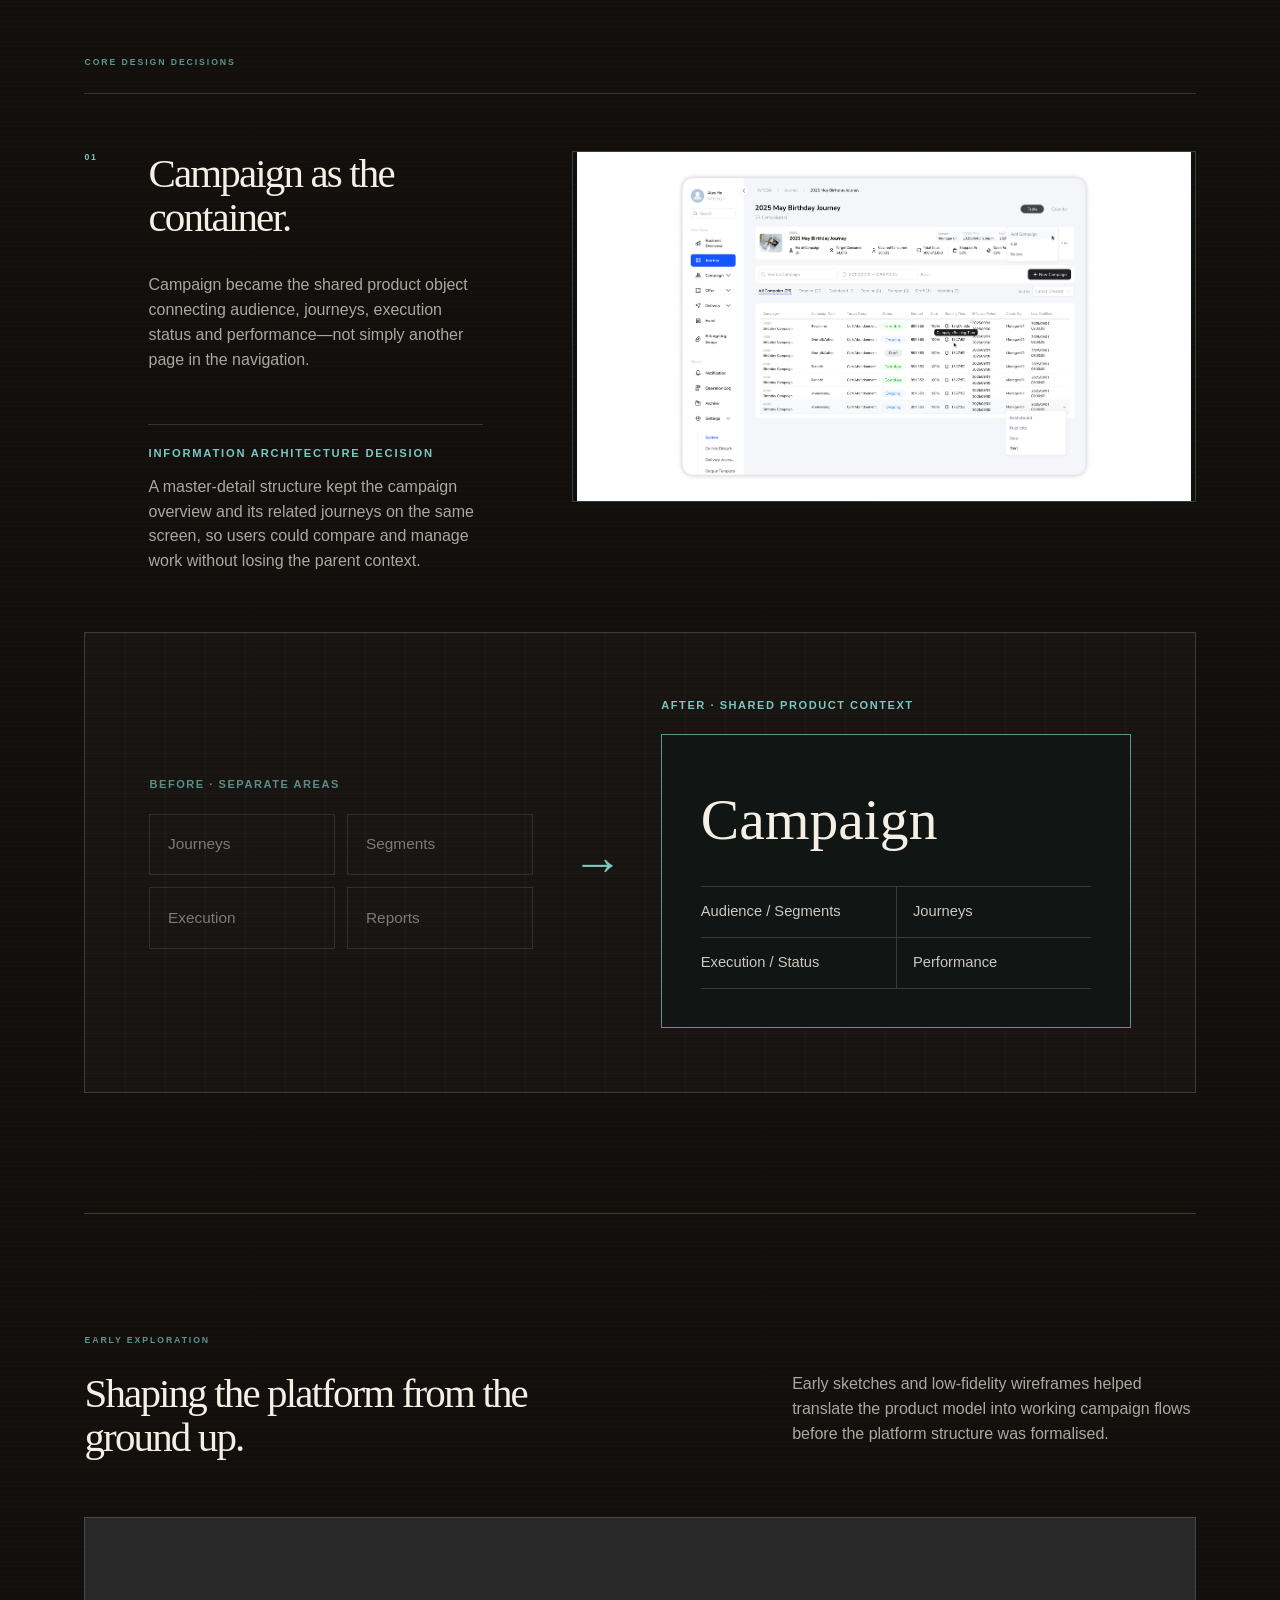
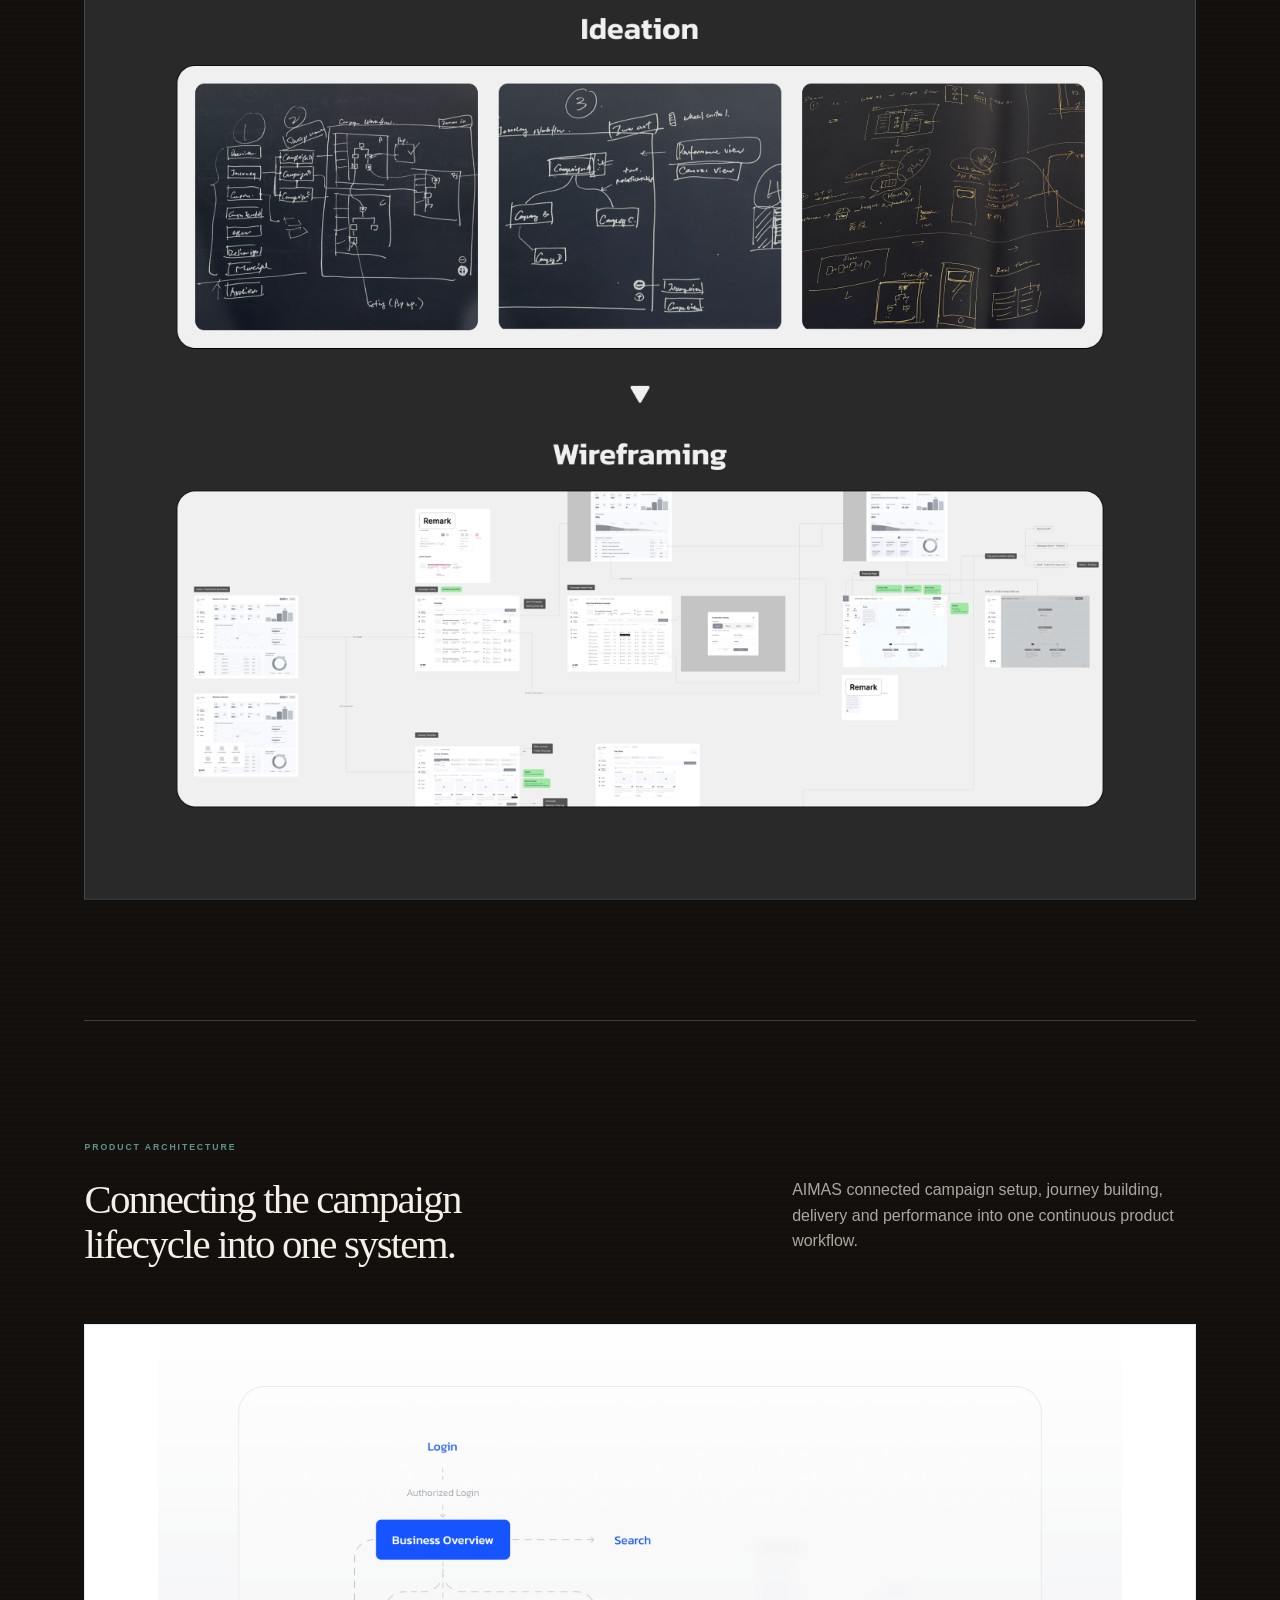
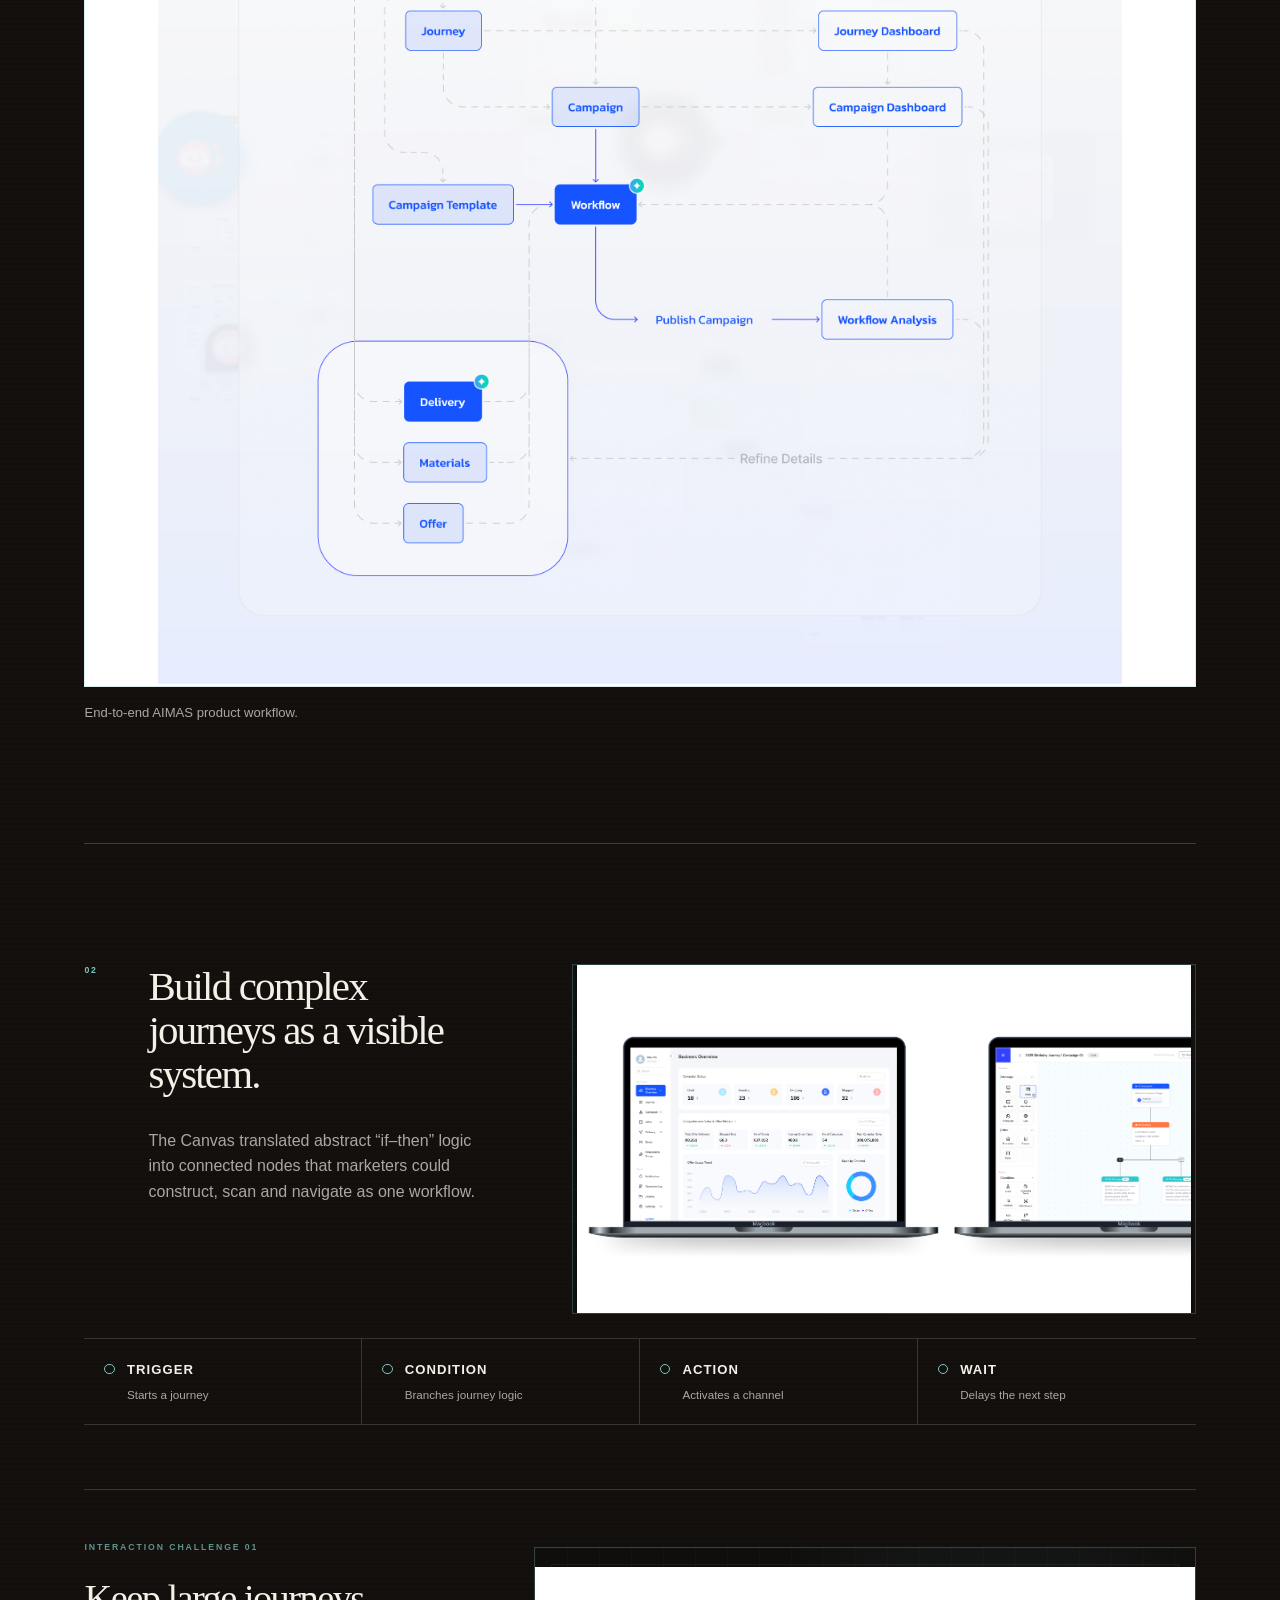
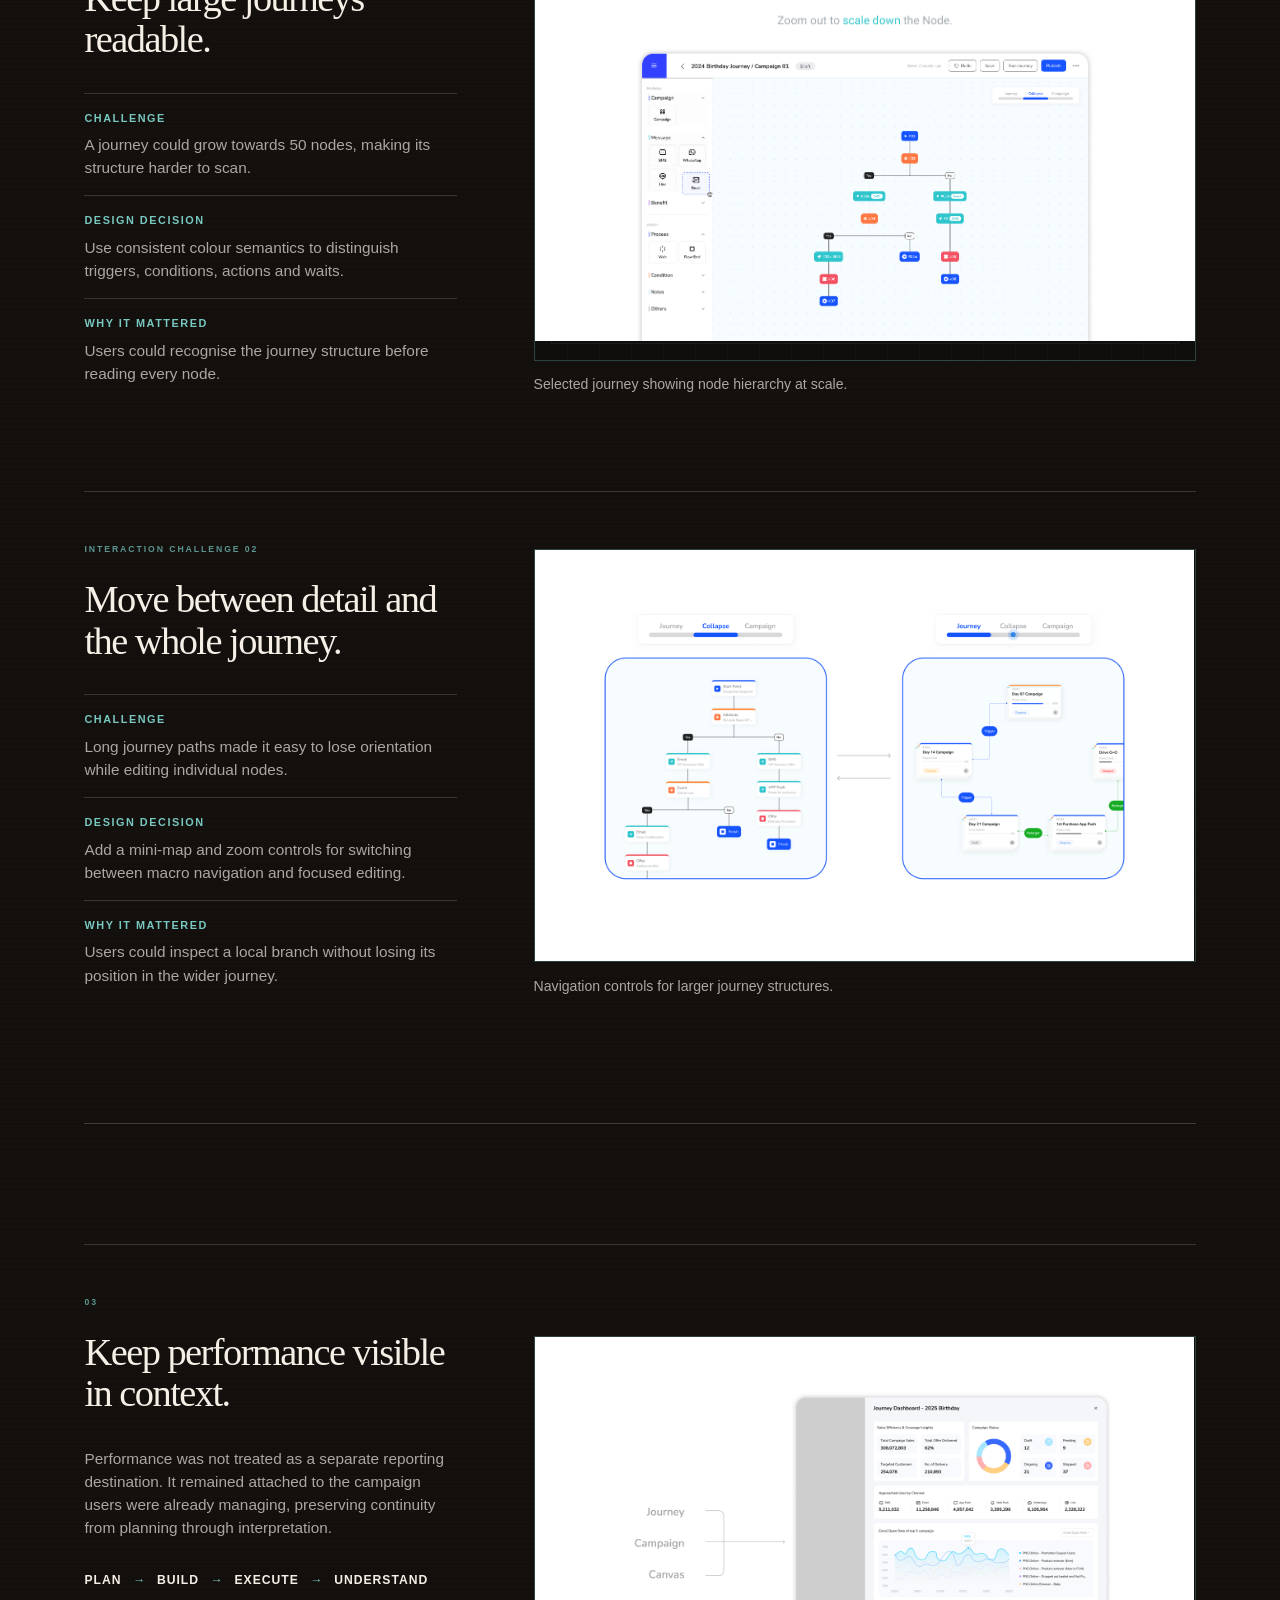
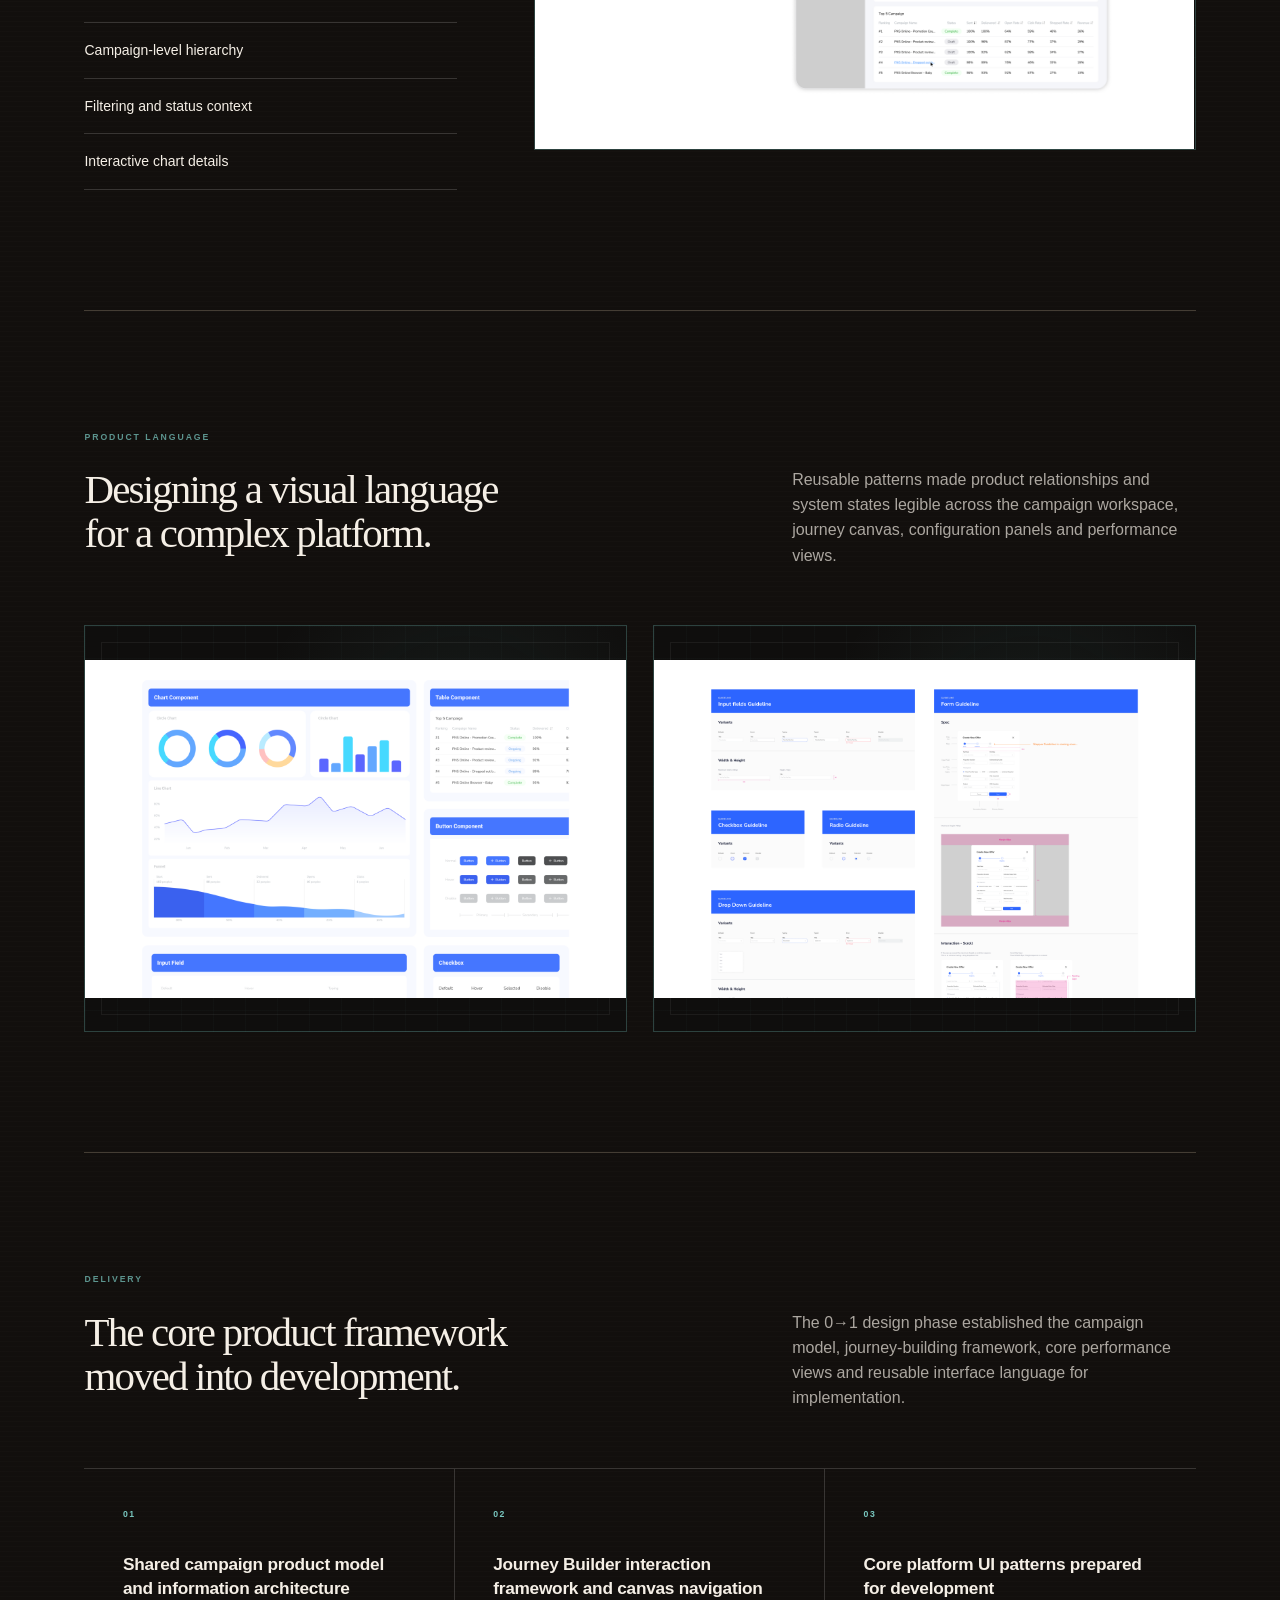
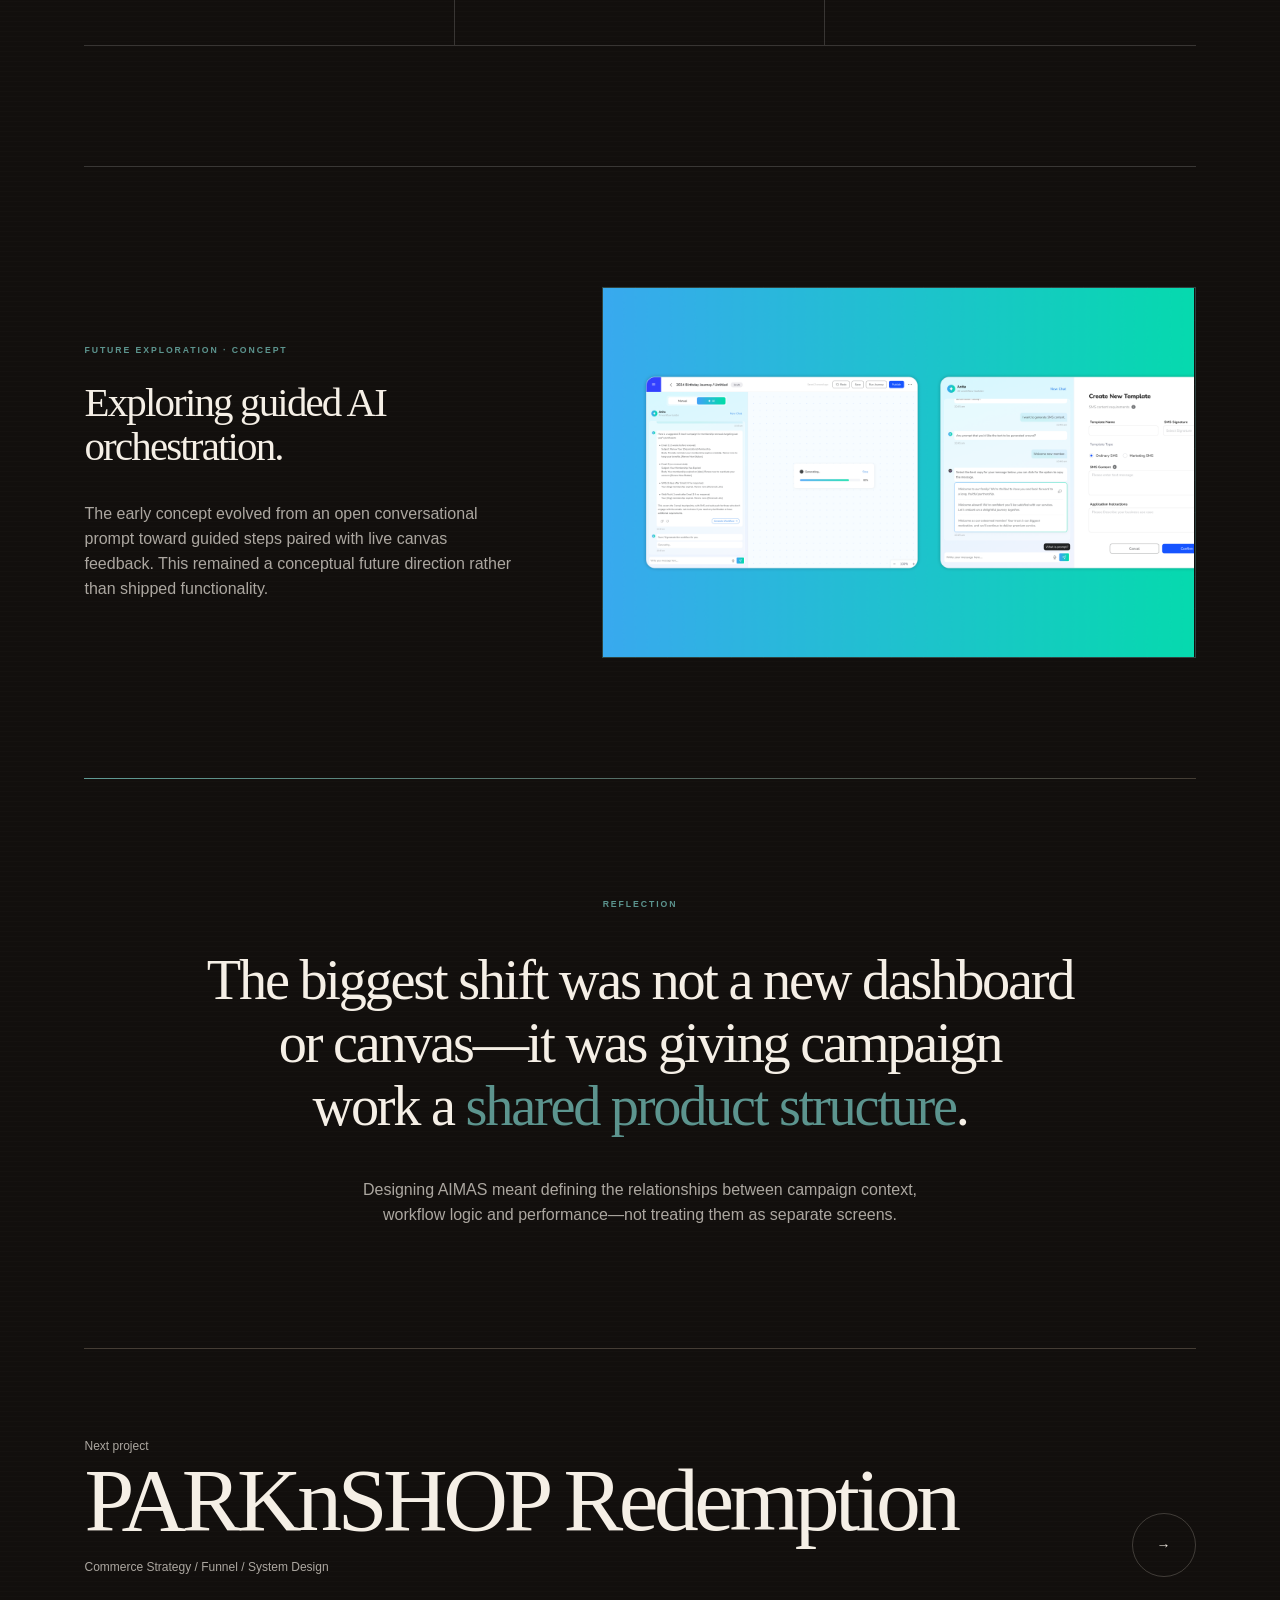
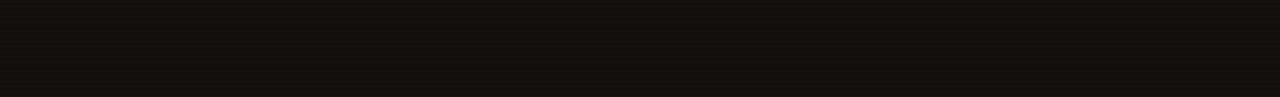
==== commit 7f930d1b: "Update AIMAS project role and metadata" ====
--- a/work/aimas/index.html
+++ b/work/aimas/index.html
@@ -8,8 +8,8 @@
       content="AIMAS — a 0 to 1 campaign orchestration platform connecting campaign structure, journey building and performance visibility."
     />
     <title>AIMAS · Product Design Case Study</title>
-    <link rel="stylesheet" href="../../styles/tokens.css" />
-    <link rel="stylesheet" href="../../styles/site-header.css" />
+    <link rel="stylesheet" href="../../styles/tokens.css?v=20261009light" />
+    <link rel="stylesheet" href="../../styles/site-header.css?v=20261009light" />
     <link rel="stylesheet" href="../../styles/case-study.css" />
     <link rel="stylesheet" href="../../styles/editorial-summary.css" />
     <link rel="stylesheet" href="../../styles/aimas-case-study.css" />
@@ -37,7 +37,7 @@
             </div>
             <div>
               <dt>Role</dt>
-              <dd>Product Designer</dd>
+              <dd>Lead Product Designer</dd>
             </div>
             <div>
               <dt>Period</dt>
@@ -46,10 +46,6 @@
             <div>
               <dt>Scope</dt>
               <dd>0→1 Product Design · Information Architecture · Workflow &amp; Data UX</dd>
-            </div>
-            <div class="project-meta__status">
-              <dt>Status</dt>
-              <dd>Core product design progressed into development</dd>
             </div>
           </dl>
         </div>
@@ -403,7 +399,7 @@
       </nav>
     </main>
 
-    <script src="../../site-header.js?v=20261007work" defer></script>
+    <script src="../../site-header.js?v=20261009light" defer></script>
     <script src="../../case-study.js" defer></script>
   </body>
 </html>
--- a/styles/tokens.css
+++ b/styles/tokens.css
@@ -10,6 +10,10 @@
   --color-paper-muted: #c7b59d;
   --color-ink: #241b16;
   --color-line-warm: rgba(231, 209, 180, 0.24);
+  --status-cursor-bg: rgba(18, 15, 13, 0.9);
+  --status-cursor-border: rgba(216, 201, 180, 0.42);
+  --status-cursor-text: rgba(245, 239, 230, 0.88);
+  --status-cursor-dot: #d8c9b4;
 
   /* Typography */
   --font-display: Georgia, "Times New Roman", serif;
--- a/styles/site-header.css
+++ b/styles/site-header.css
@@ -110,7 +110,37 @@
   text-transform: uppercase;
 }
 
-.header-signoff > i {
+.header-signoff__message {
+  transition:
+    color 480ms var(--ease-cinematic),
+    text-shadow 520ms var(--ease-cinematic),
+    filter 520ms var(--ease-cinematic);
+}
+
+.header-signoff__toggle {
+  display: grid;
+  flex: 0 0 auto;
+  padding: 0;
+  border: 0;
+  background: transparent;
+  color: inherit;
+  cursor: pointer;
+}
+
+.header-signoff__toggle .sr-only {
+  position: absolute;
+  width: 1px;
+  height: 1px;
+  padding: 0;
+  margin: -1px;
+  overflow: hidden;
+  clip: rect(0, 0, 0, 0);
+  white-space: nowrap;
+  border: 0;
+}
+
+.header-signoff__dial {
+  position: relative;
   display: grid;
   grid-template-columns: repeat(2, 2px);
   gap: 4px;
@@ -119,6 +149,22 @@
   height: 36px;
   border: 1px solid rgba(255, 247, 237, 0.38);
   border-radius: 50%;
+  transition:
+    color 420ms var(--ease-cinematic),
+    border-color 420ms var(--ease-cinematic),
+    box-shadow 480ms var(--ease-cinematic),
+    transform 520ms var(--ease-cinematic);
+}
+
+.header-signoff__dial::before {
+  position: absolute;
+  inset: 5px;
+  content: "";
+  opacity: 0;
+  border: 1px solid rgba(255, 235, 205, 0.34);
+  border-radius: inherit;
+  transform: scale(0.86);
+  transition: opacity 420ms var(--ease-cinematic), transform 520ms var(--ease-cinematic);
 }
 
 .header-signoff b {
@@ -126,6 +172,42 @@
   height: 2px;
   border-radius: 50%;
   background: currentColor;
+}
+
+.header-signoff__toggle:hover .header-signoff__dial {
+  border-color: rgba(255, 247, 237, 0.64);
+}
+
+.header-signoff__toggle:active .header-signoff__dial {
+  transform: rotate(6deg) scale(0.97);
+}
+
+.header-signoff__toggle:focus-visible {
+  outline: 1px solid rgba(255, 247, 237, 0.86);
+  outline-offset: 6px;
+  border-radius: 50%;
+}
+
+.header-signoff.is-on .header-signoff__message {
+  color: rgba(255, 248, 238, 0.98);
+  text-shadow:
+    0 0 8px rgba(255, 235, 205, 0.32),
+    0 0 24px rgba(255, 210, 156, 0.22);
+  filter: brightness(1.08);
+}
+
+.header-signoff.is-on .header-signoff__dial {
+  color: rgba(255, 248, 238, 0.98);
+  border-color: rgba(255, 241, 222, 0.72);
+  box-shadow:
+    inset 0 0 14px rgba(255, 220, 174, 0.1),
+    0 0 18px rgba(255, 211, 153, 0.12);
+  transform: rotate(45deg) scale(1.025);
+}
+
+.header-signoff.is-on .header-signoff__dial::before {
+  opacity: 1;
+  transform: scale(1);
 }
 
 @media (max-width: 760px) {
@@ -162,11 +244,29 @@
   .header-signoff {
     display: none;
   }
+
+  .header-signoff--interactive {
+    position: absolute;
+    top: 48px;
+    right: 0;
+    display: flex;
+    gap: 12px;
+    font-size: 7px;
+    line-height: 1.65;
+  }
+
+  .header-signoff__dial {
+    width: 34px;
+    height: 34px;
+  }
 }
 
 @media (prefers-reduced-motion: reduce) {
   .primary-nav a,
-  .primary-nav a::after {
+  .primary-nav a::after,
+  .header-signoff__message,
+  .header-signoff__dial,
+  .header-signoff__dial::before {
     transition-duration: 0.001ms;
   }
 }
--- a/styles/aimas-case-study.css
+++ b/styles/aimas-case-study.css
@@ -41,10 +41,6 @@
 
 .aimas-page .project-meta {
   grid-template-columns: repeat(2, minmax(0, 1fr));
-}
-
-.aimas-page .project-meta__status {
-  grid-column: 1 / -1;
 }
 
 .aimas-media {
@@ -631,10 +627,6 @@
     grid-template-columns: 1fr;
   }
 
-  .aimas-page .project-meta__status {
-    grid-column: auto;
-  }
-
   .architecture-shift {
     padding: 1rem;
   }
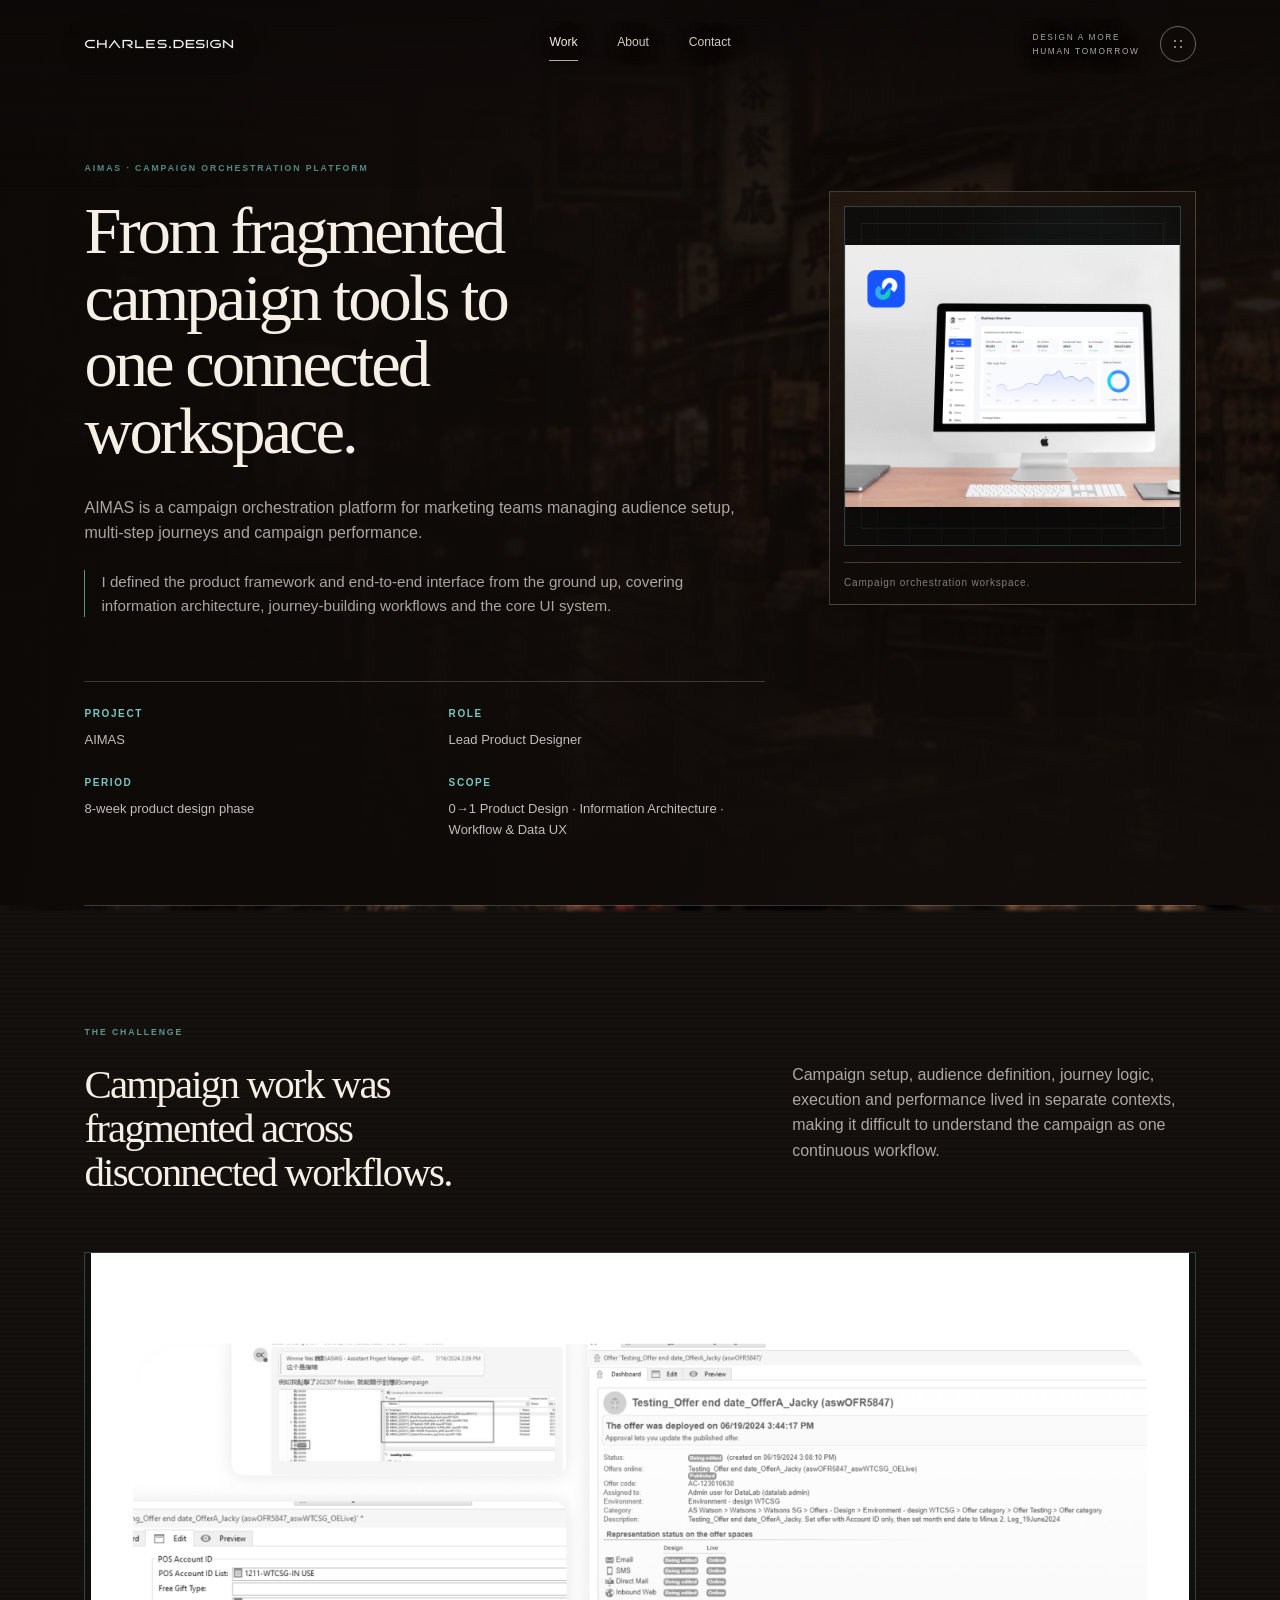
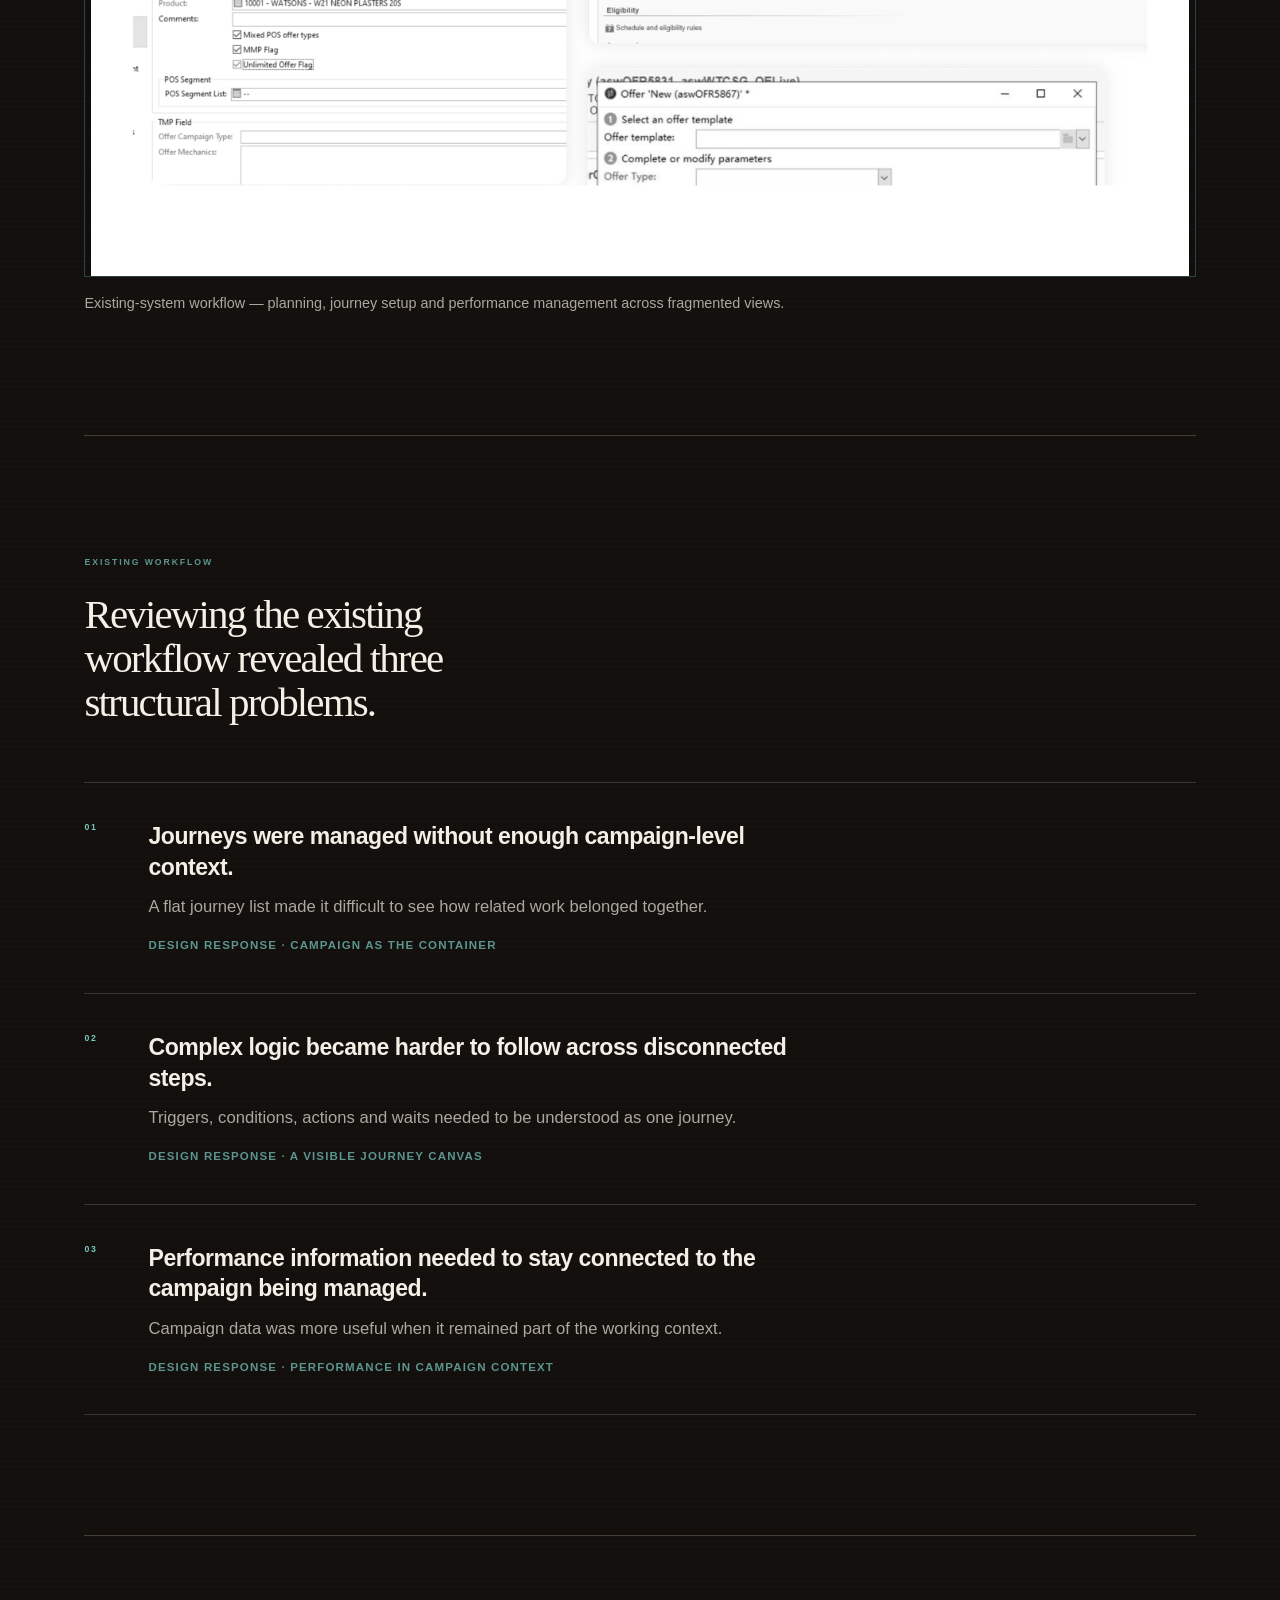
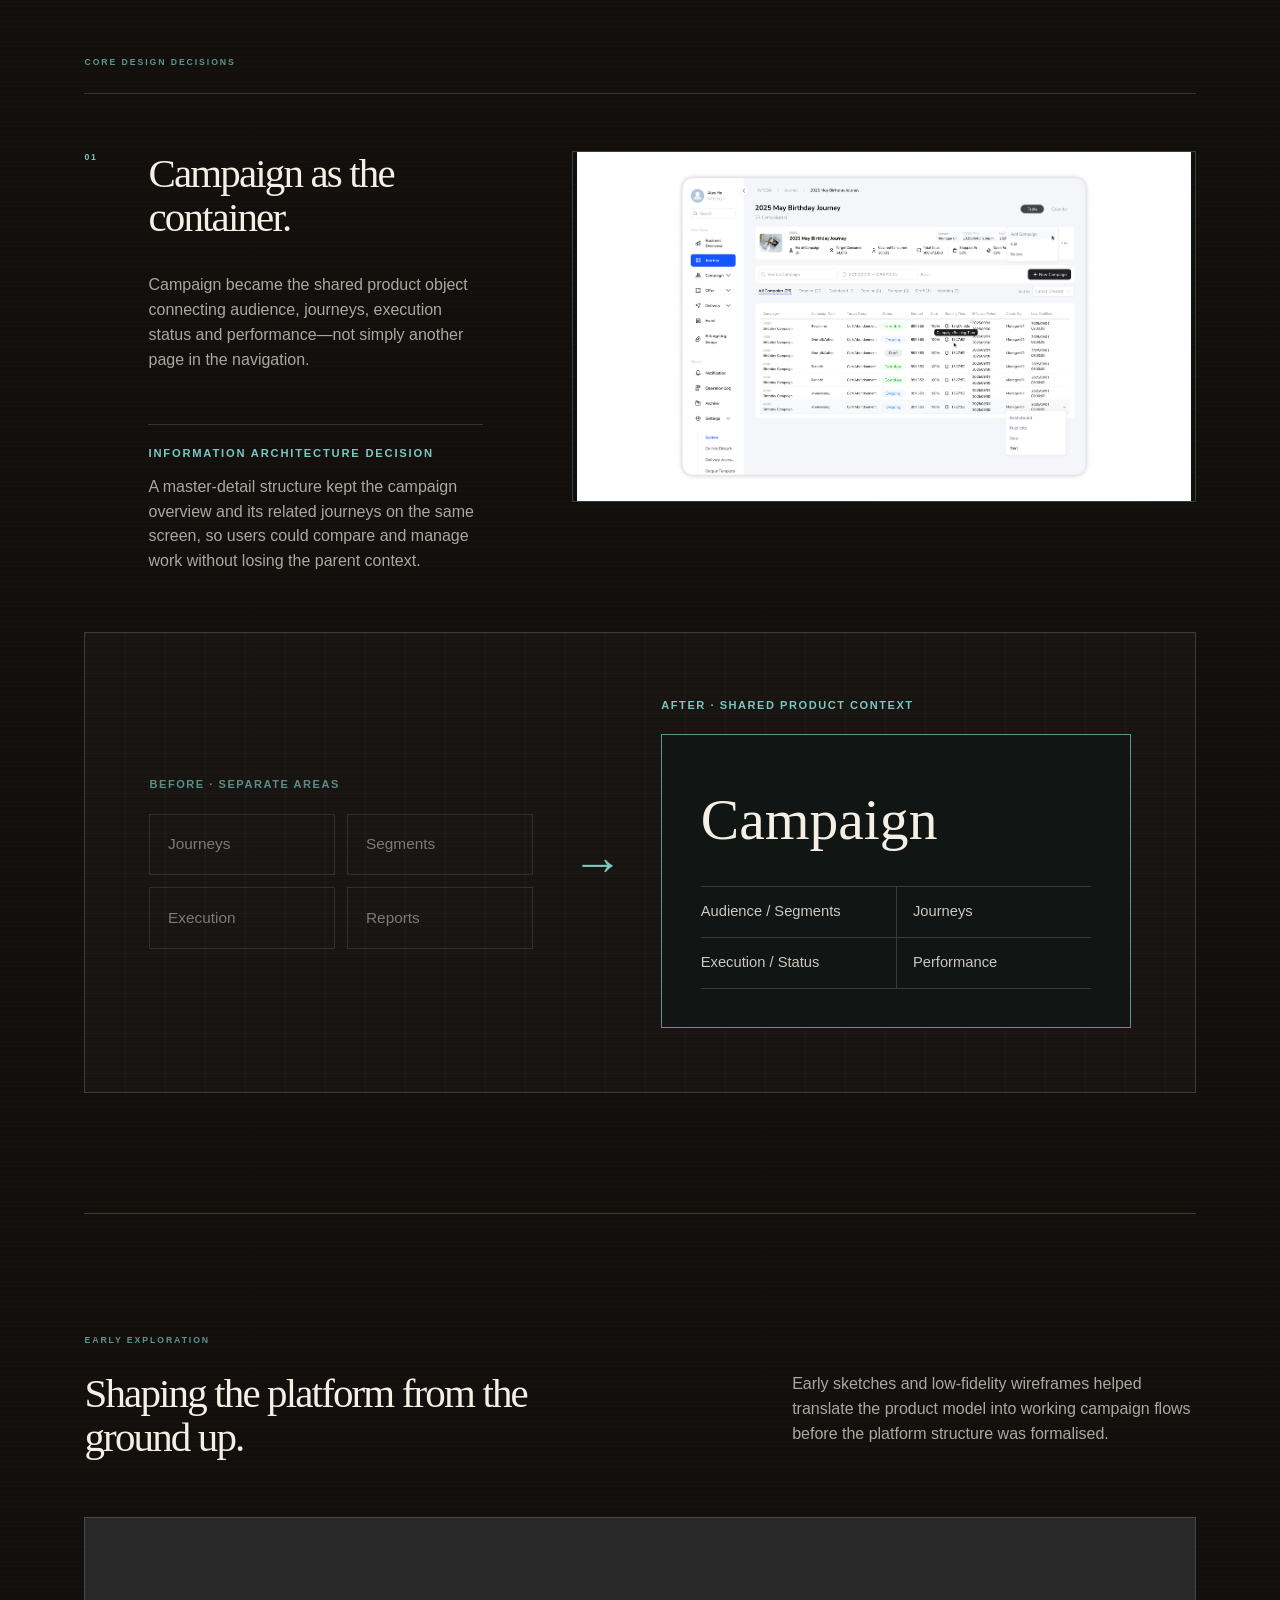
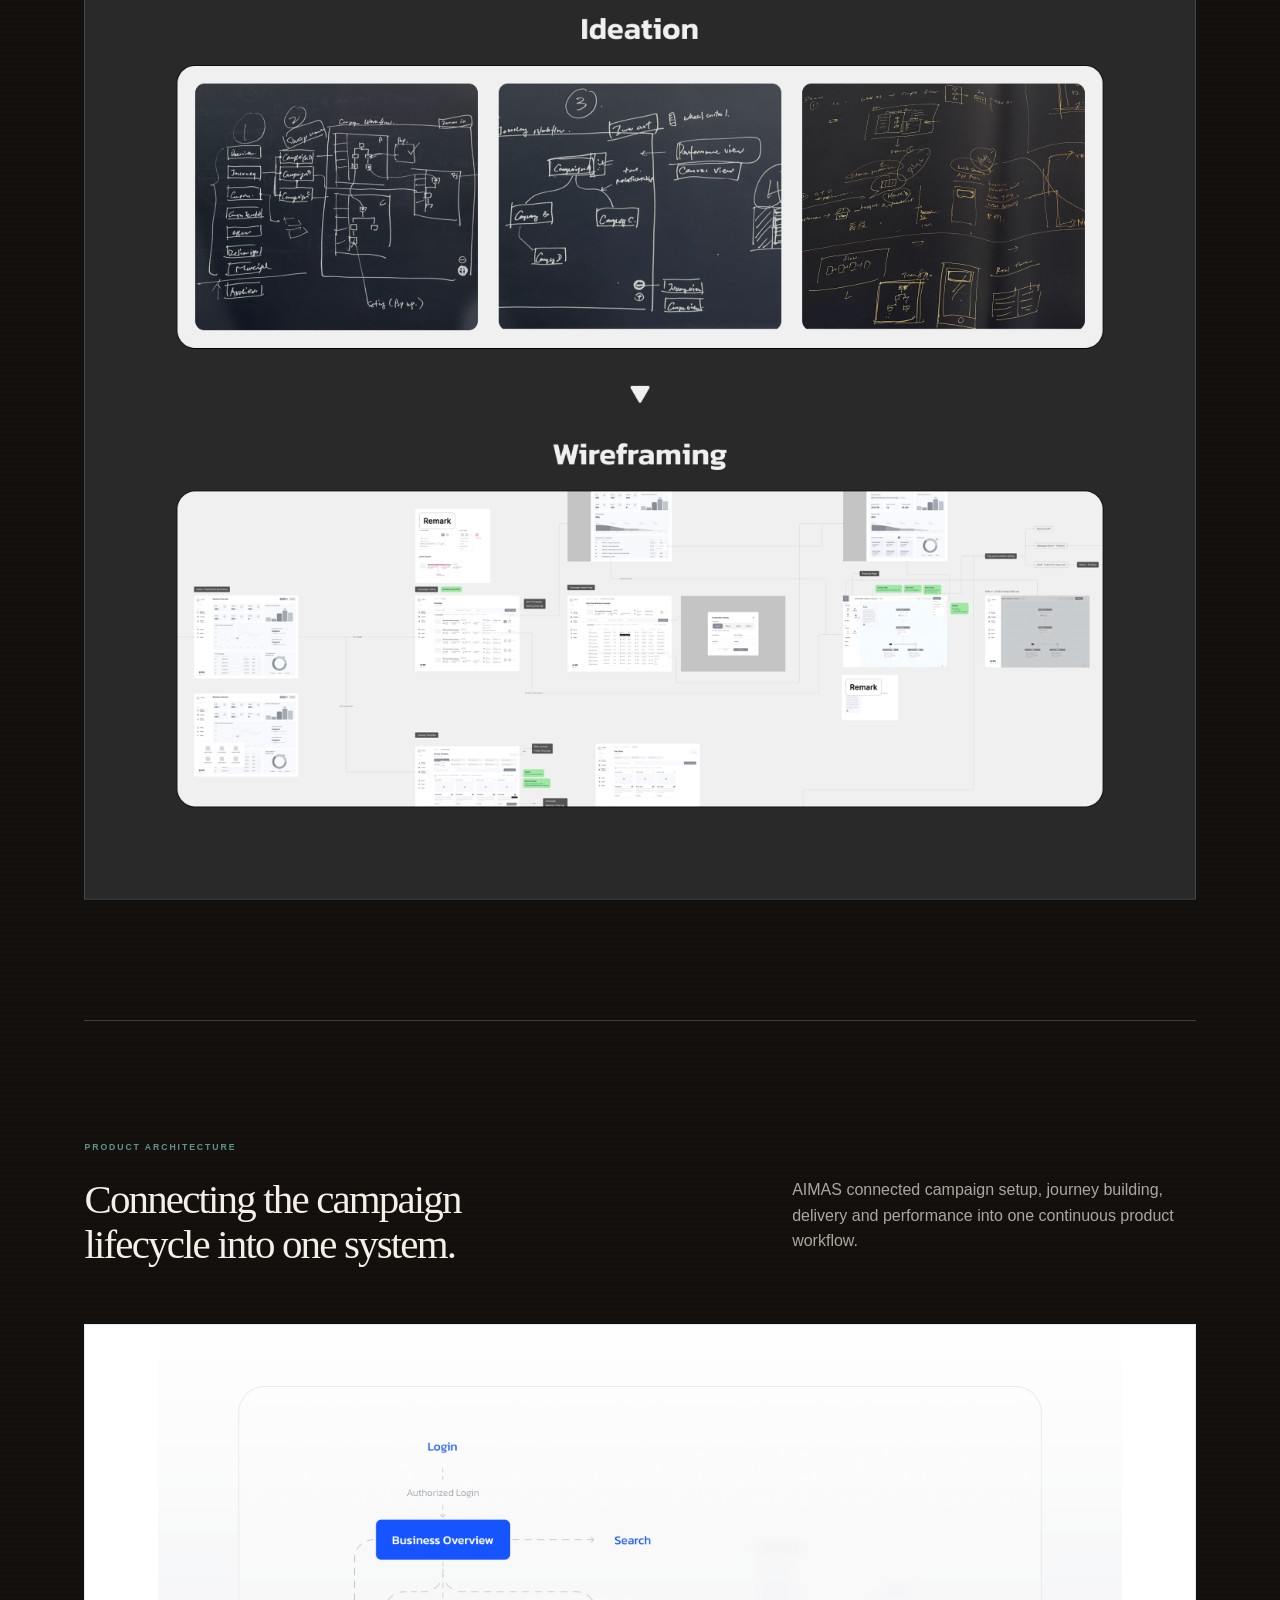
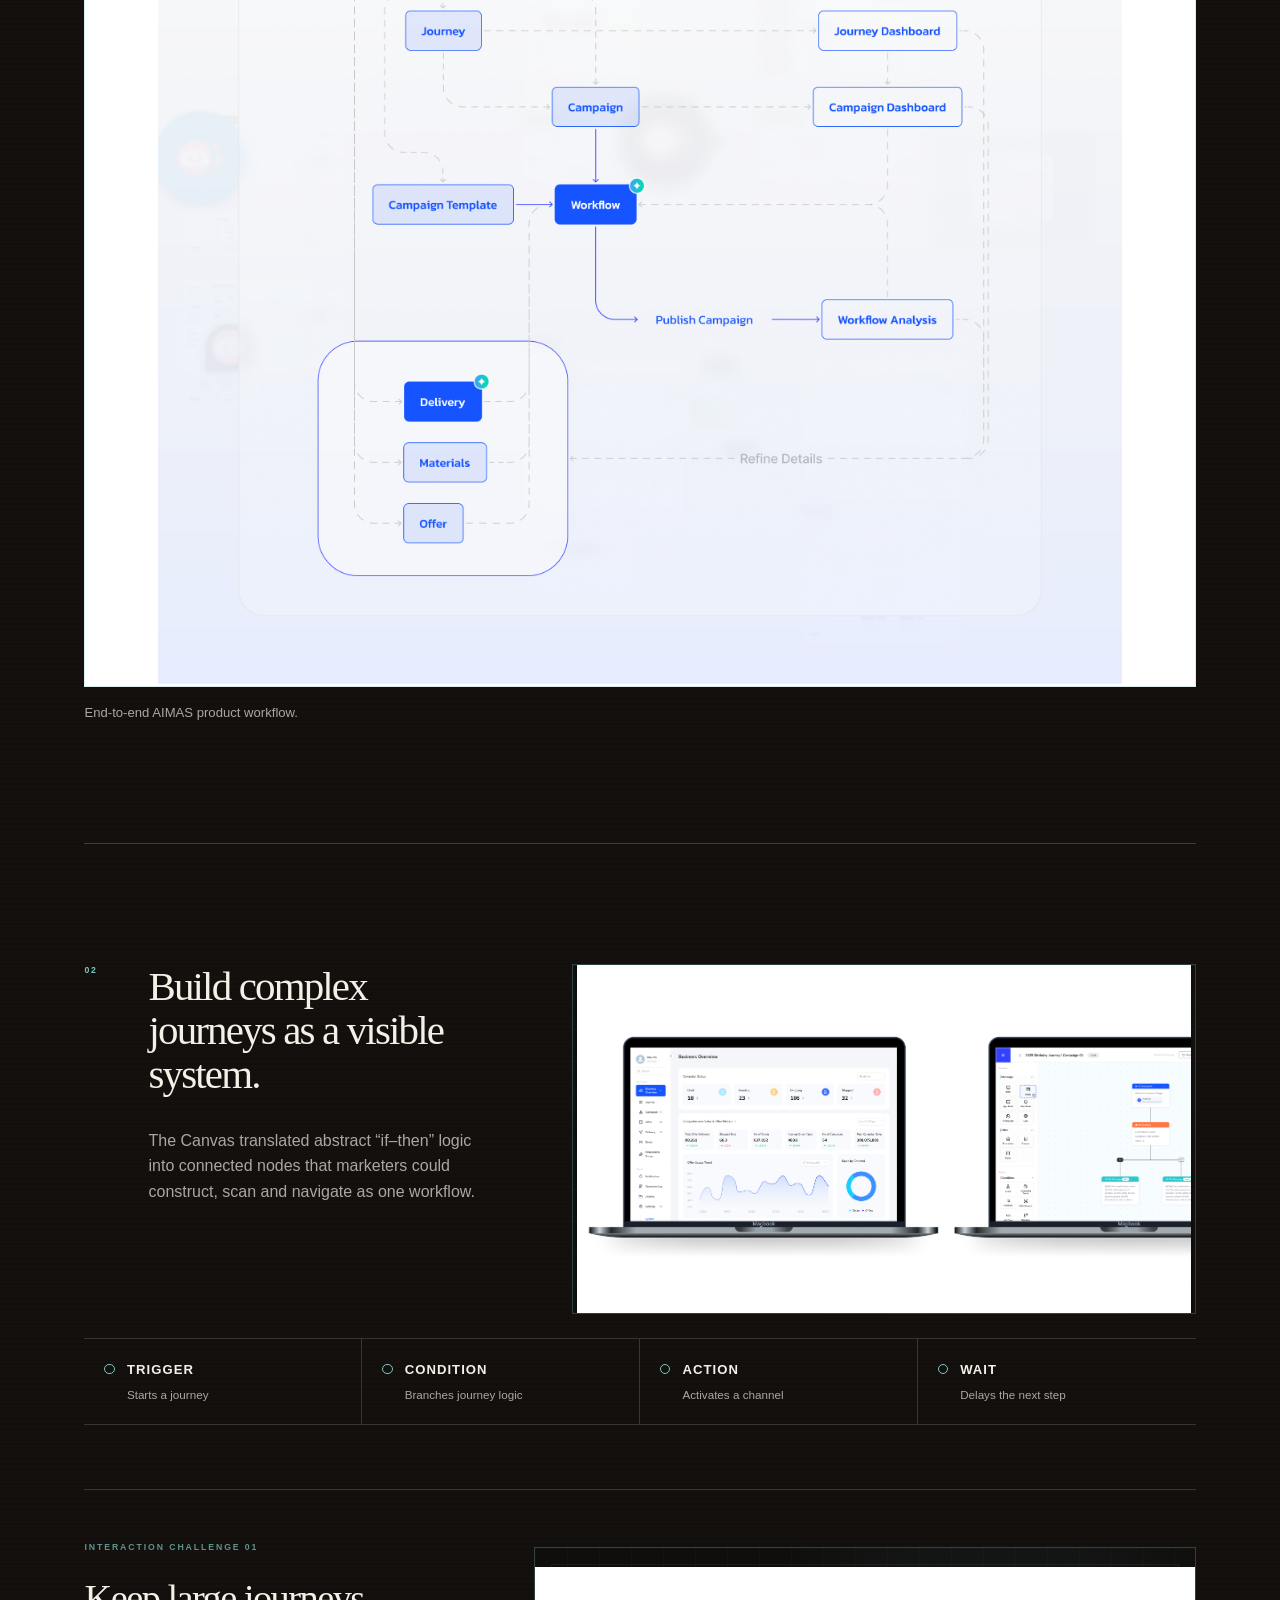
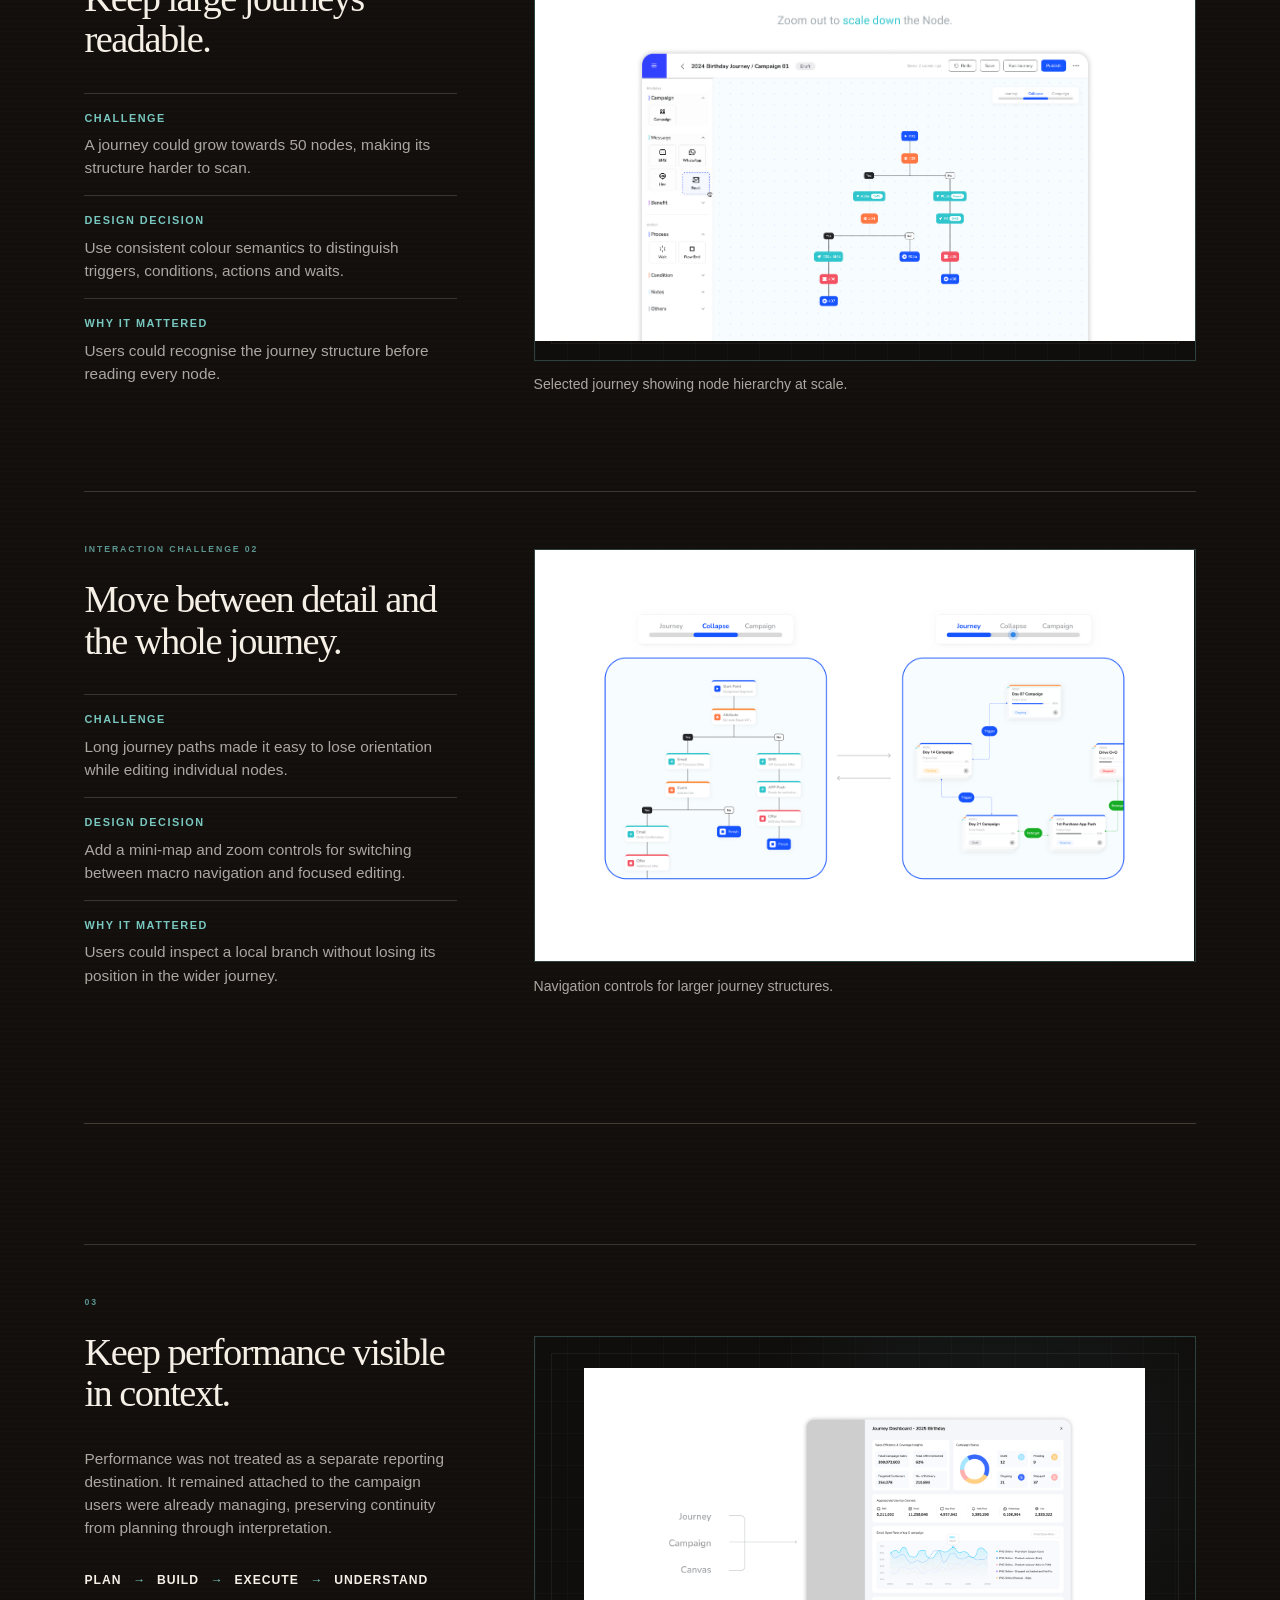
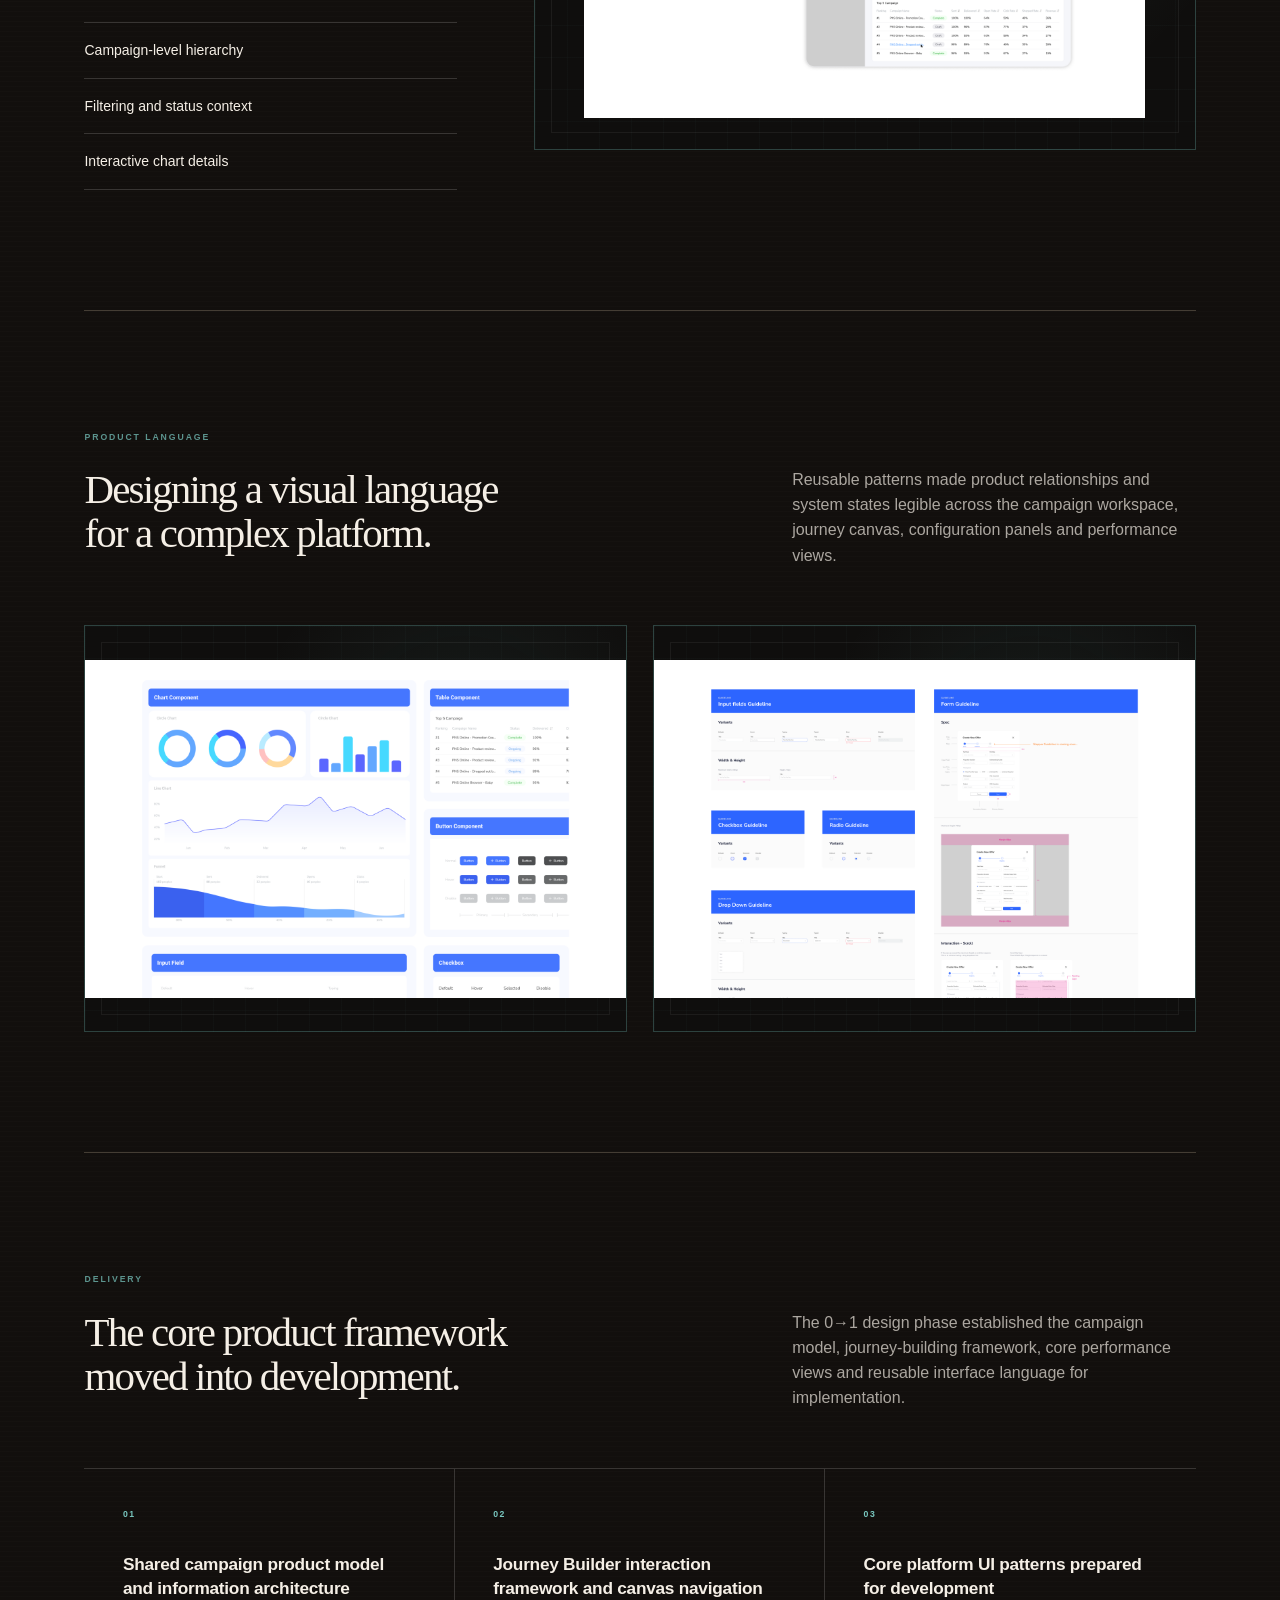
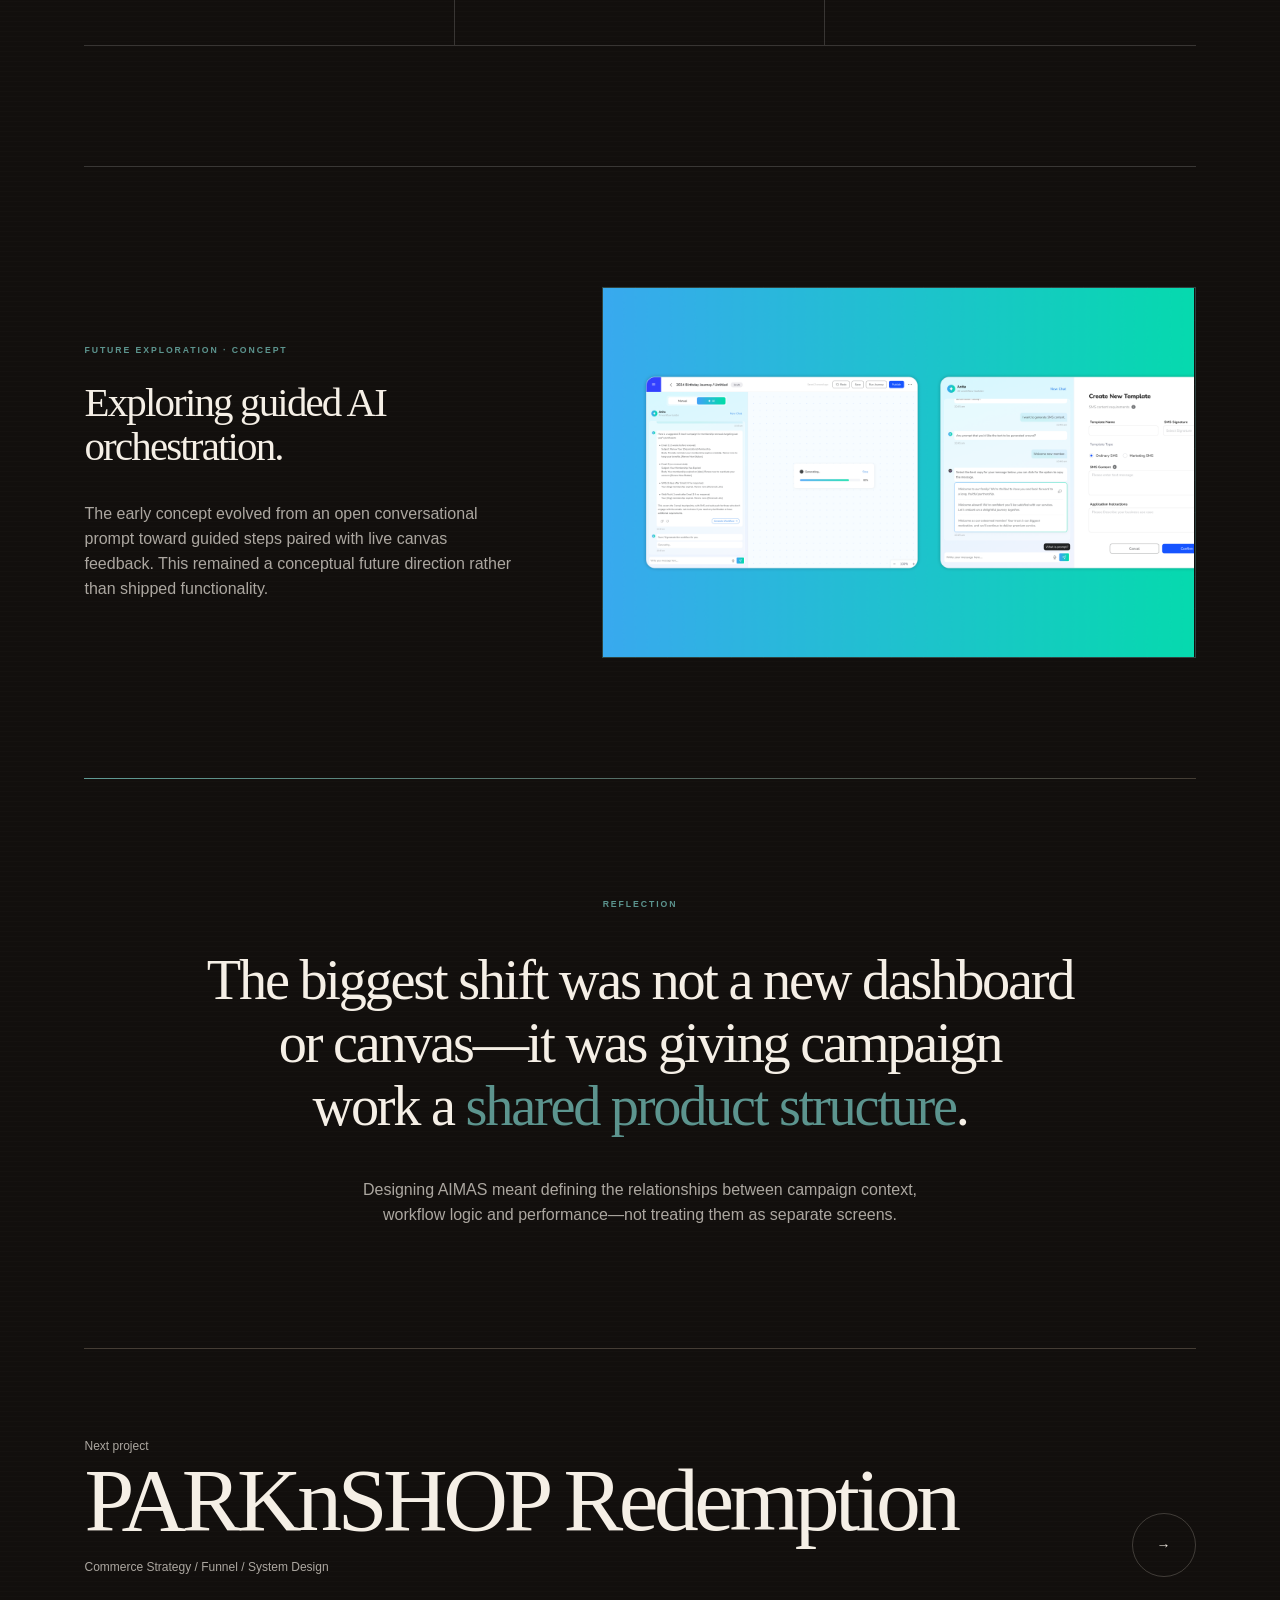
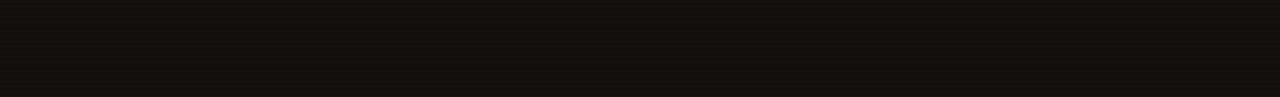
==== commit be075a82: "Add AIMAS performance interaction video" ====
--- a/work/aimas/index.html
+++ b/work/aimas/index.html
@@ -300,8 +300,17 @@
             </ul>
           </div>
           <figure>
-            <div class="media-placeholder aimas-media aimas-media--canvas-detail" data-adaptive-ratio>
-              <img src="../../assets/projects/aimas/performance.png" alt="AIMAS performance dashboard connecting journey, campaign and canvas data." />
+            <div class="media-placeholder aimas-media aimas-media--canvas-detail aimas-media--performance-video">
+              <video
+                src="../../assets/projects/aimas/performance-dashboard-demo.mp4"
+                poster="../../assets/projects/aimas/performance.png"
+                muted
+                autoplay
+                loop
+                playsinline
+                preload="metadata"
+                aria-label="AIMAS performance dashboard sliding into the journey builder context."
+              ></video>
               <div class="media-placeholder__fallback">
                 <span>Development media placeholder</span>
                 <strong>Performance dashboard + data interactions</strong>
--- a/styles/aimas-case-study.css
+++ b/styles/aimas-case-study.css
@@ -137,6 +137,17 @@
   aspect-ratio: 16 / 10;
 }
 
+.aimas-media--performance-video {
+  display: grid;
+  place-items: center;
+}
+
+.aimas-media--performance-video video {
+  width: calc(100% - clamp(2rem, 4.8vw, 4rem));
+  height: calc(100% - clamp(2rem, 4.8vw, 4rem));
+  margin: auto;
+}
+
 .aimas-media--future-wide {
   aspect-ratio: 16 / 10;
 }
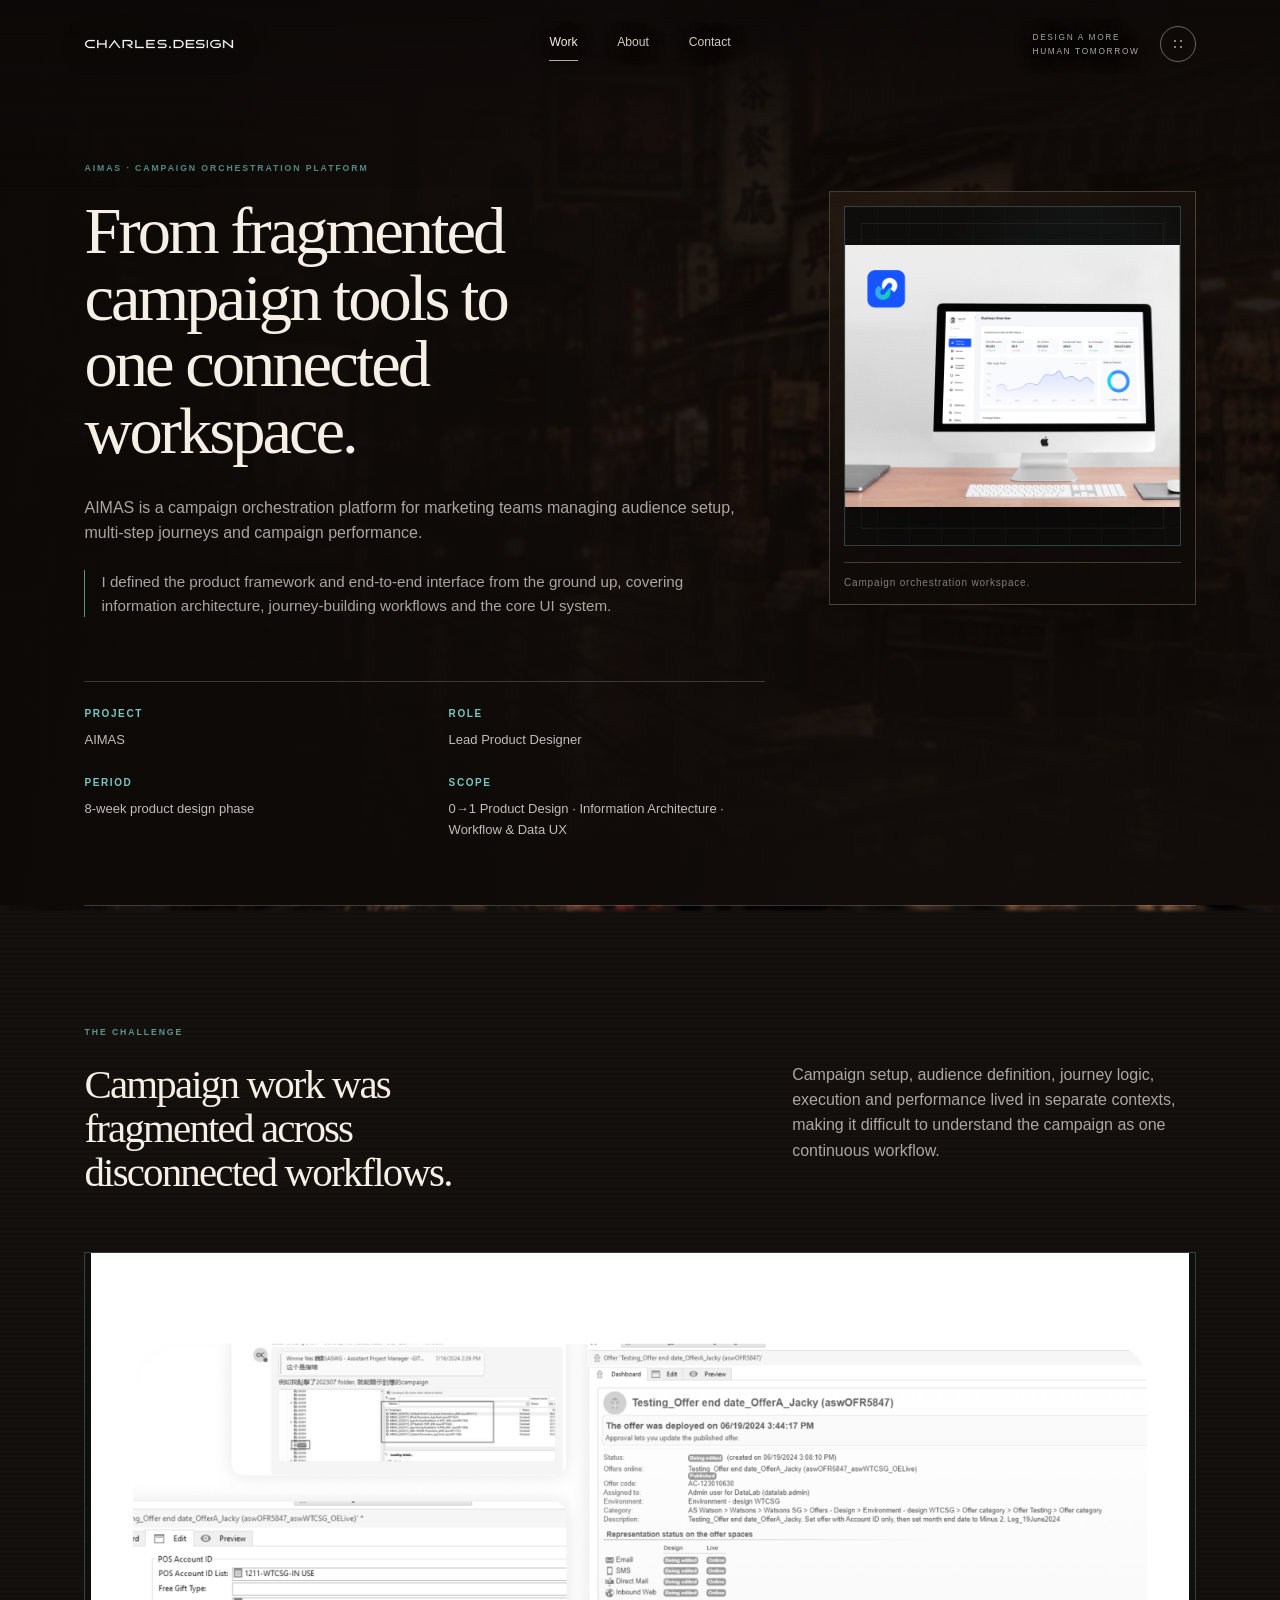
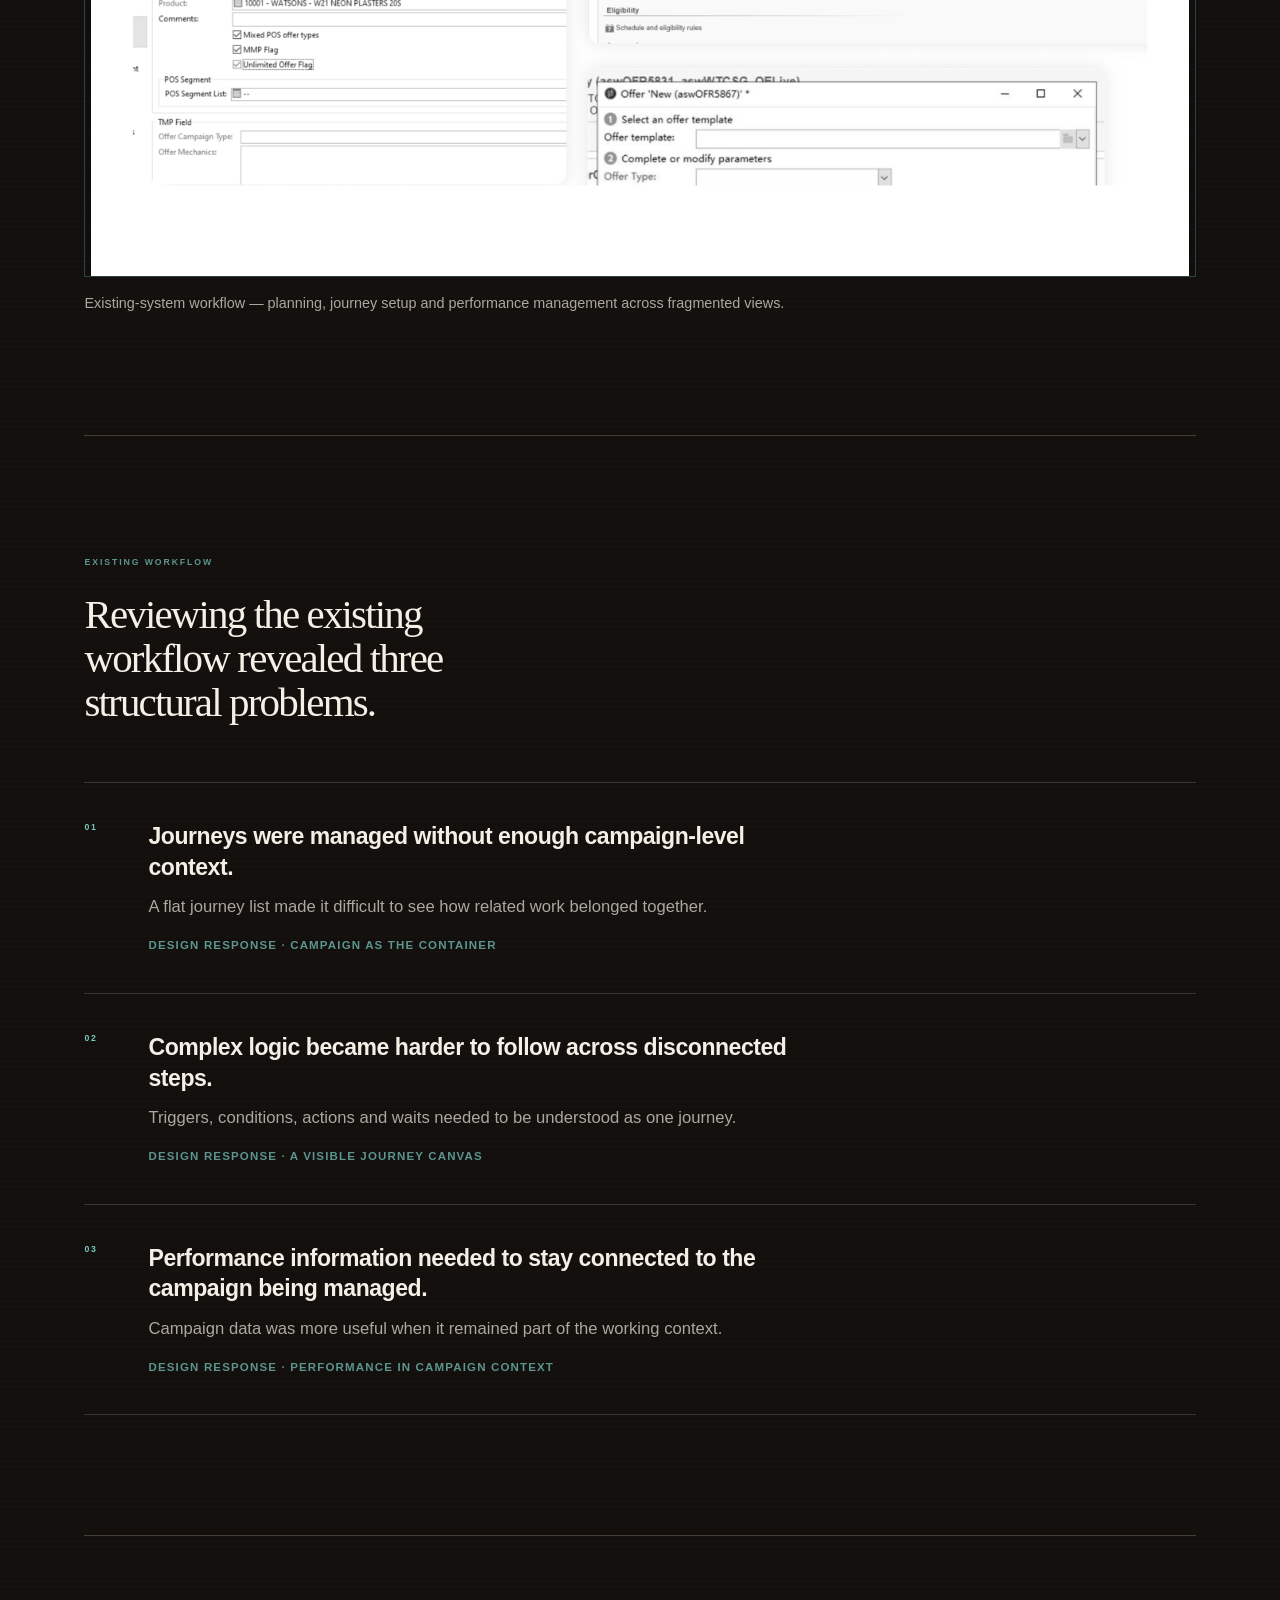
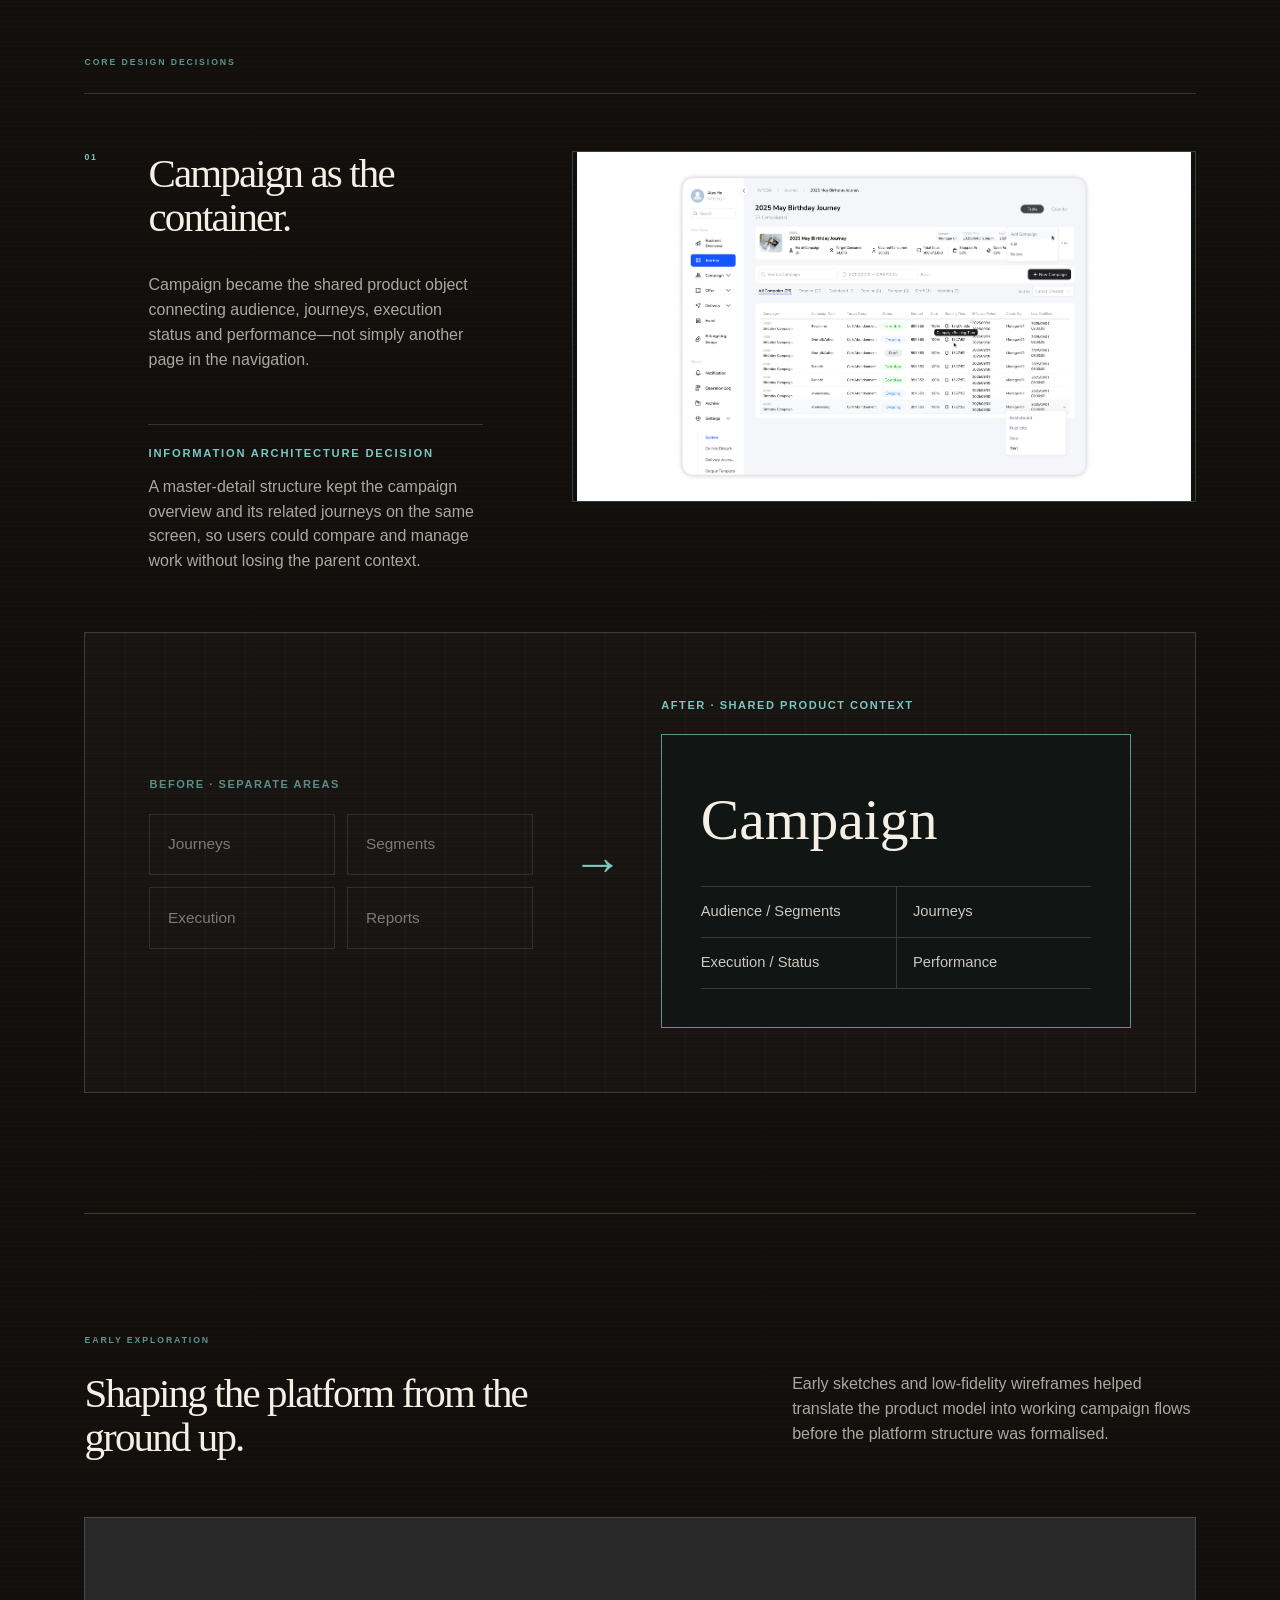
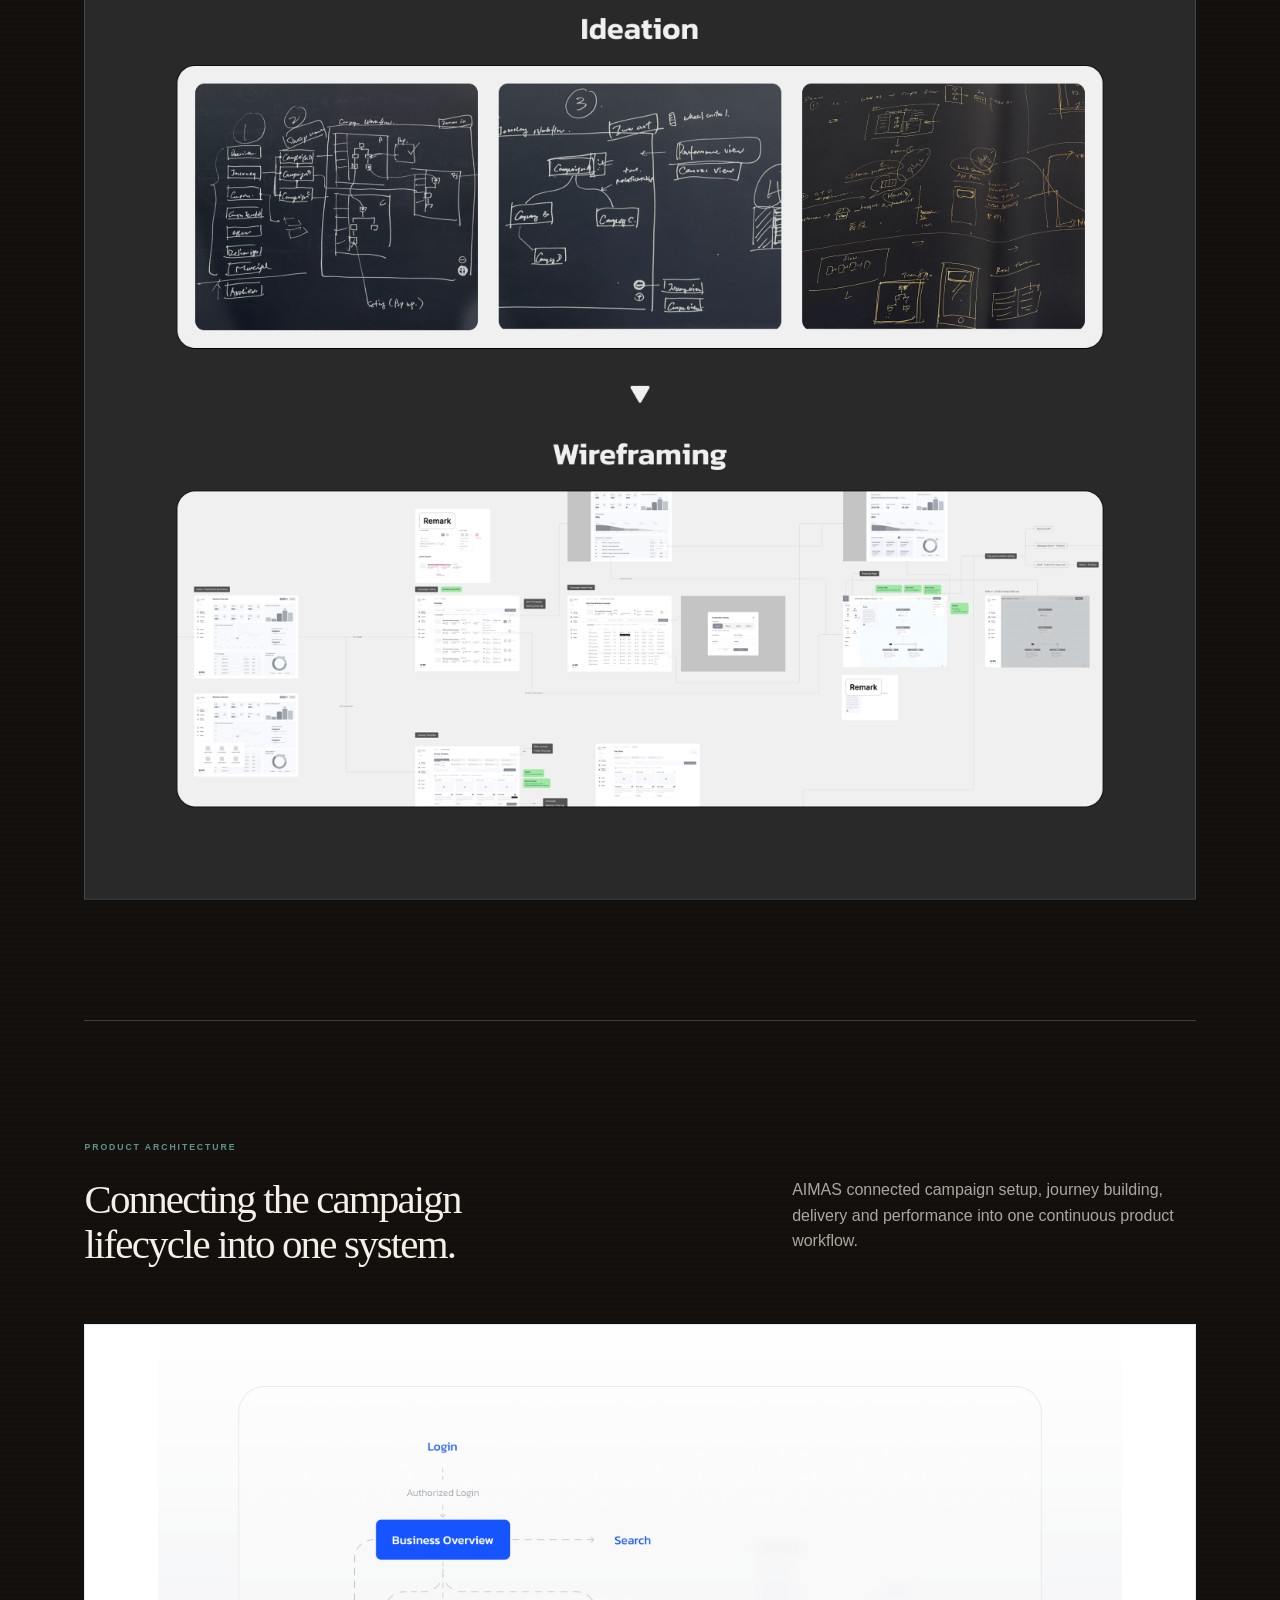
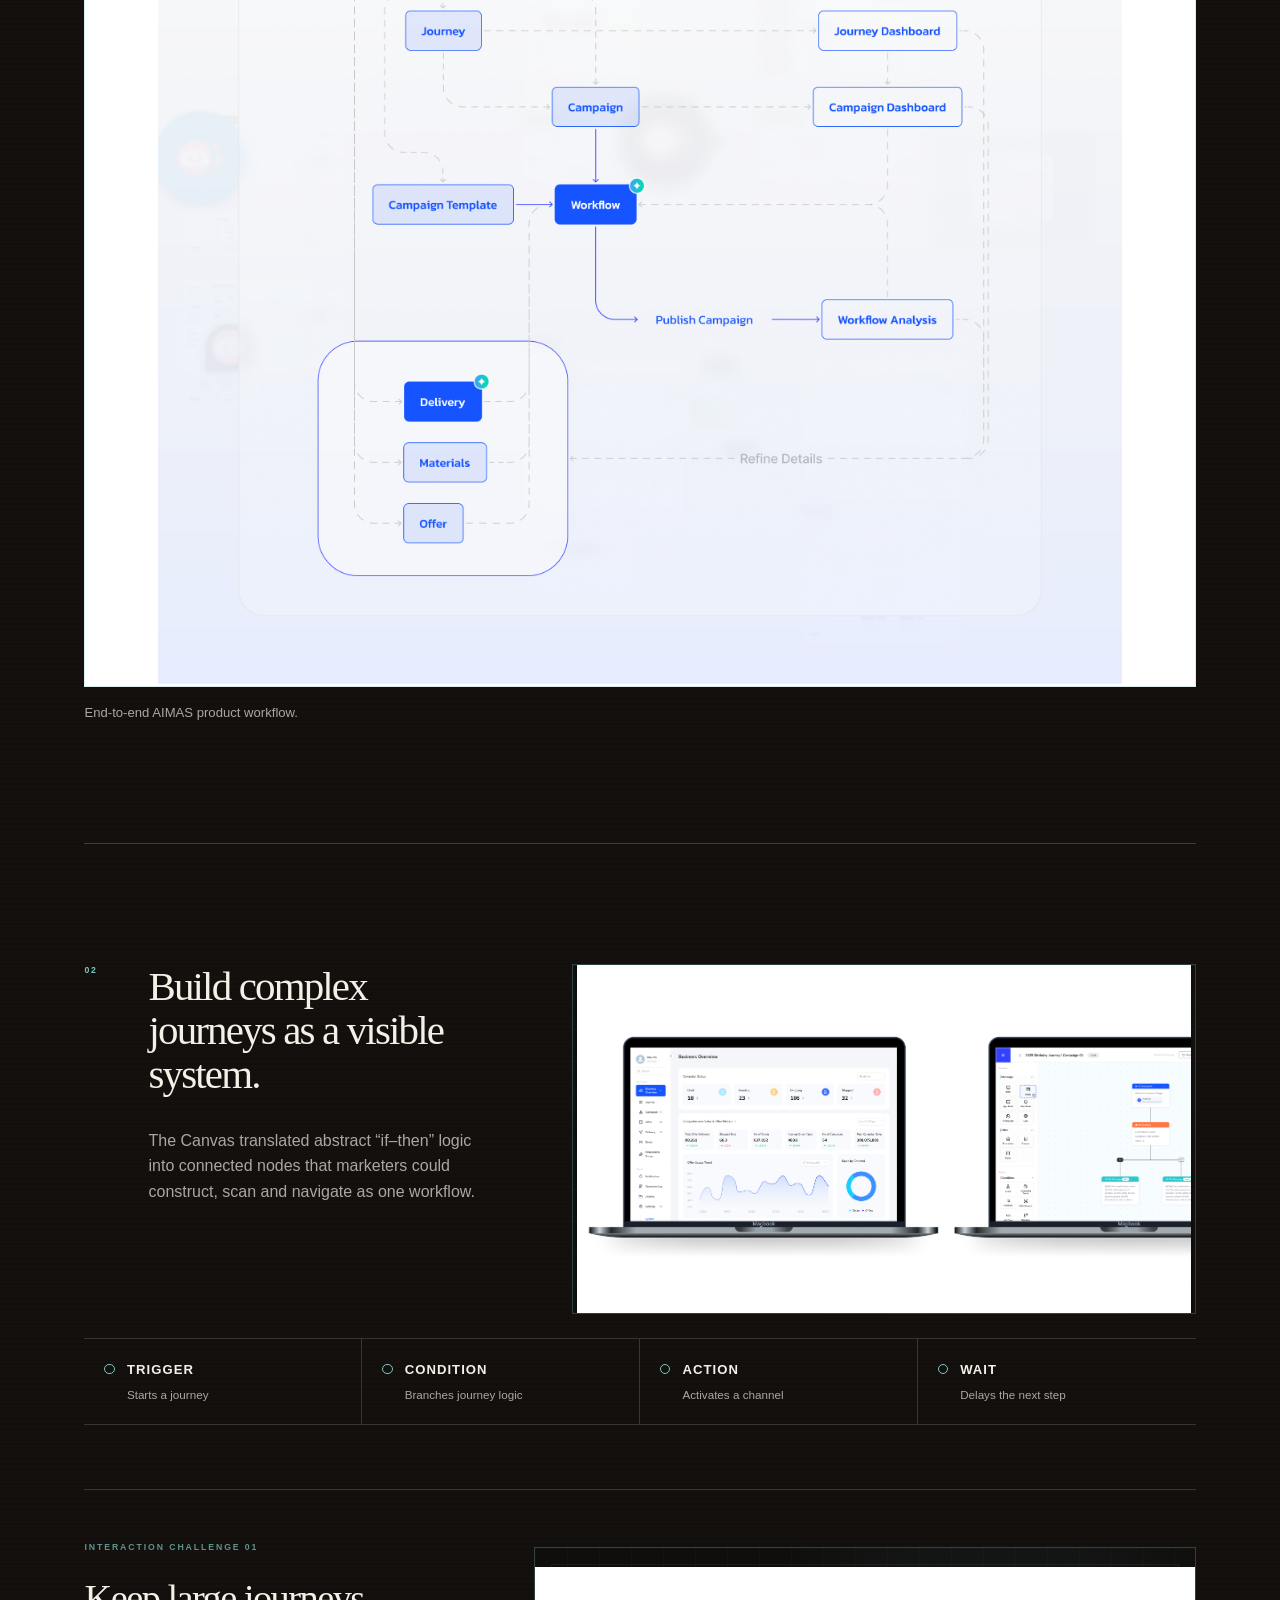
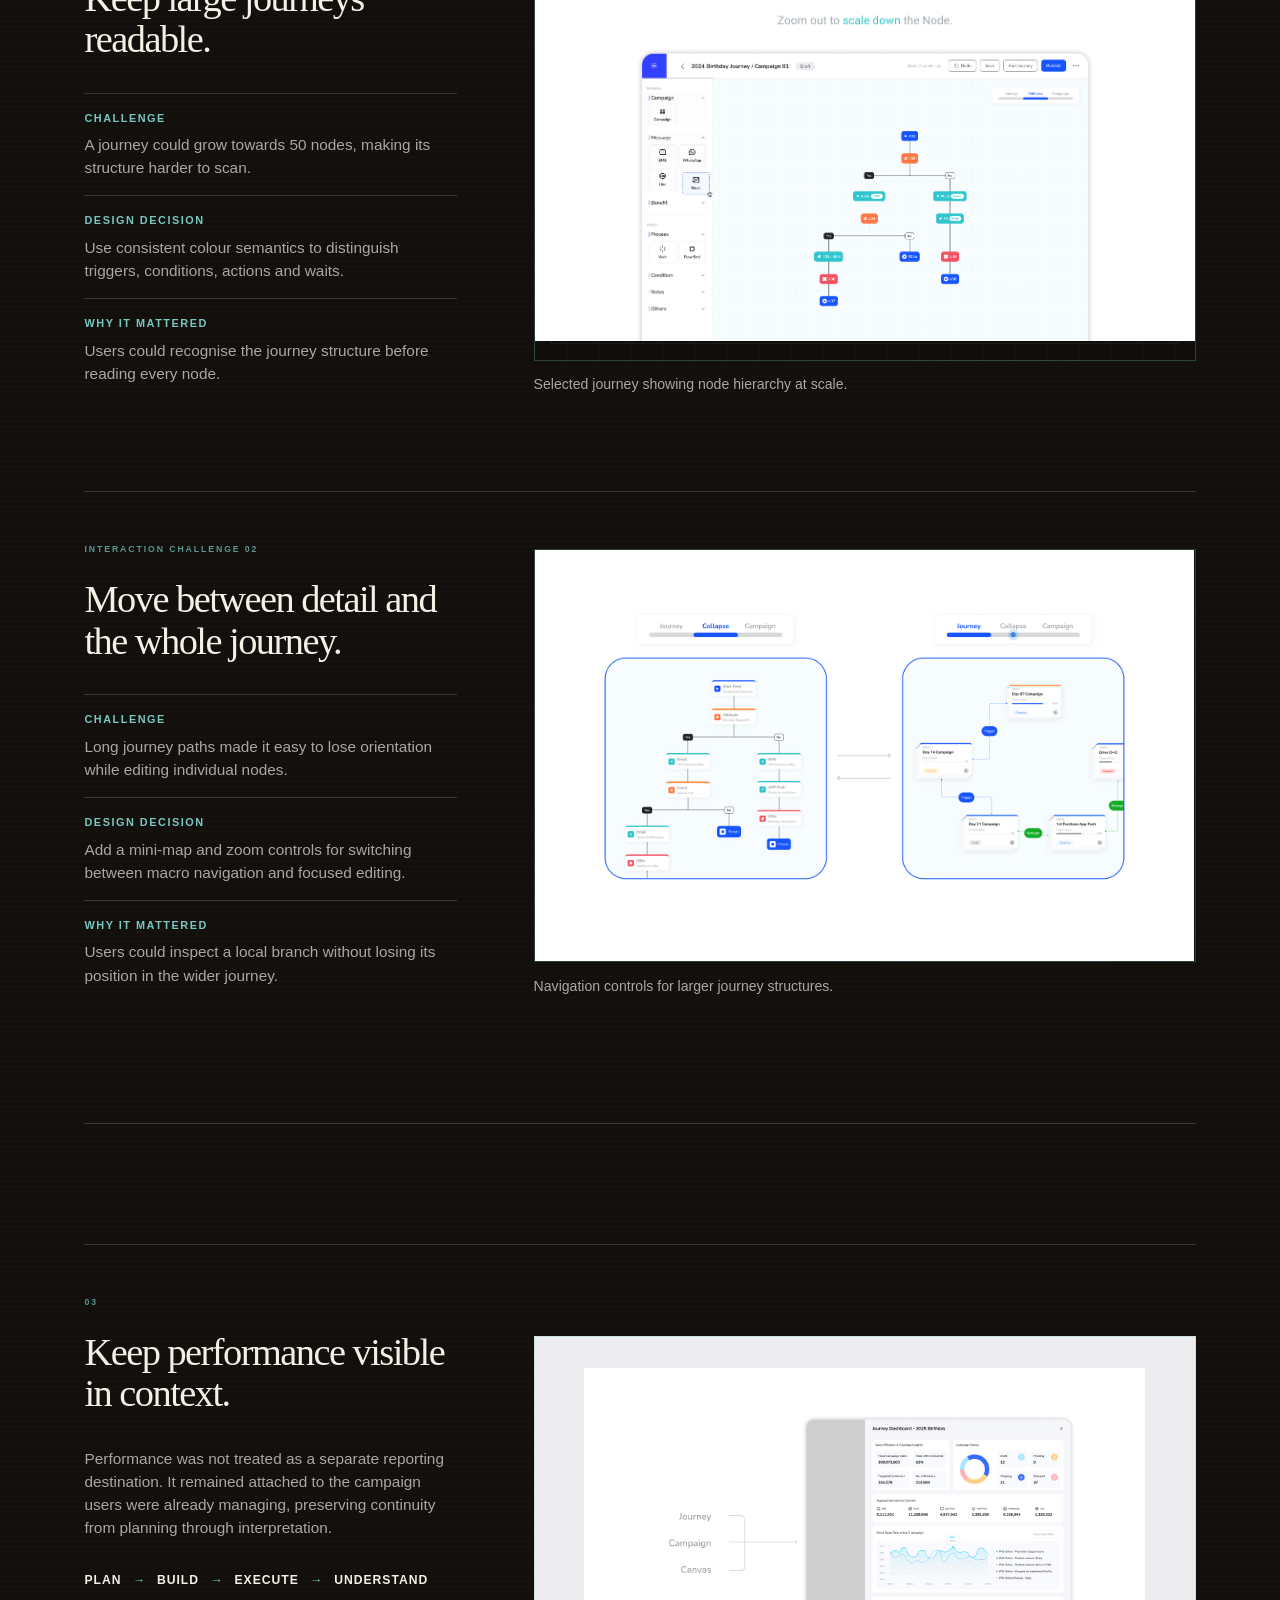
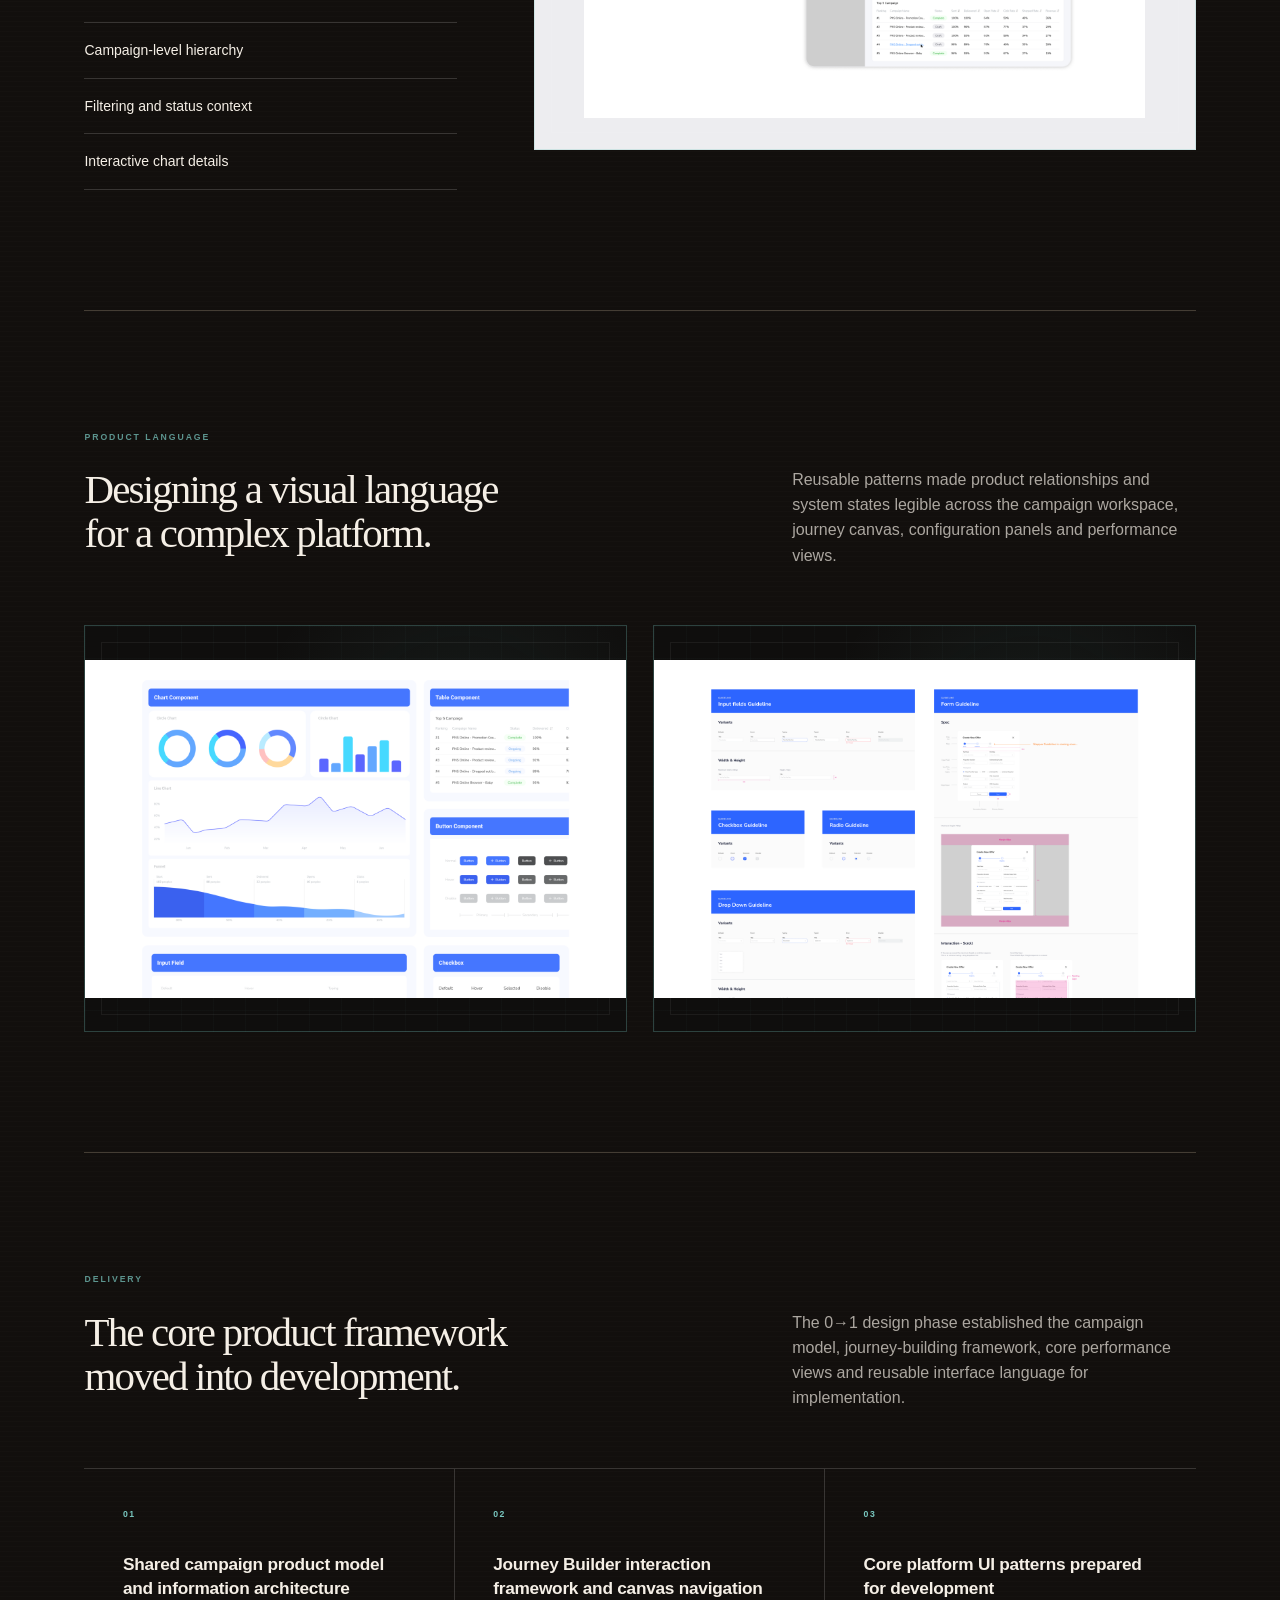
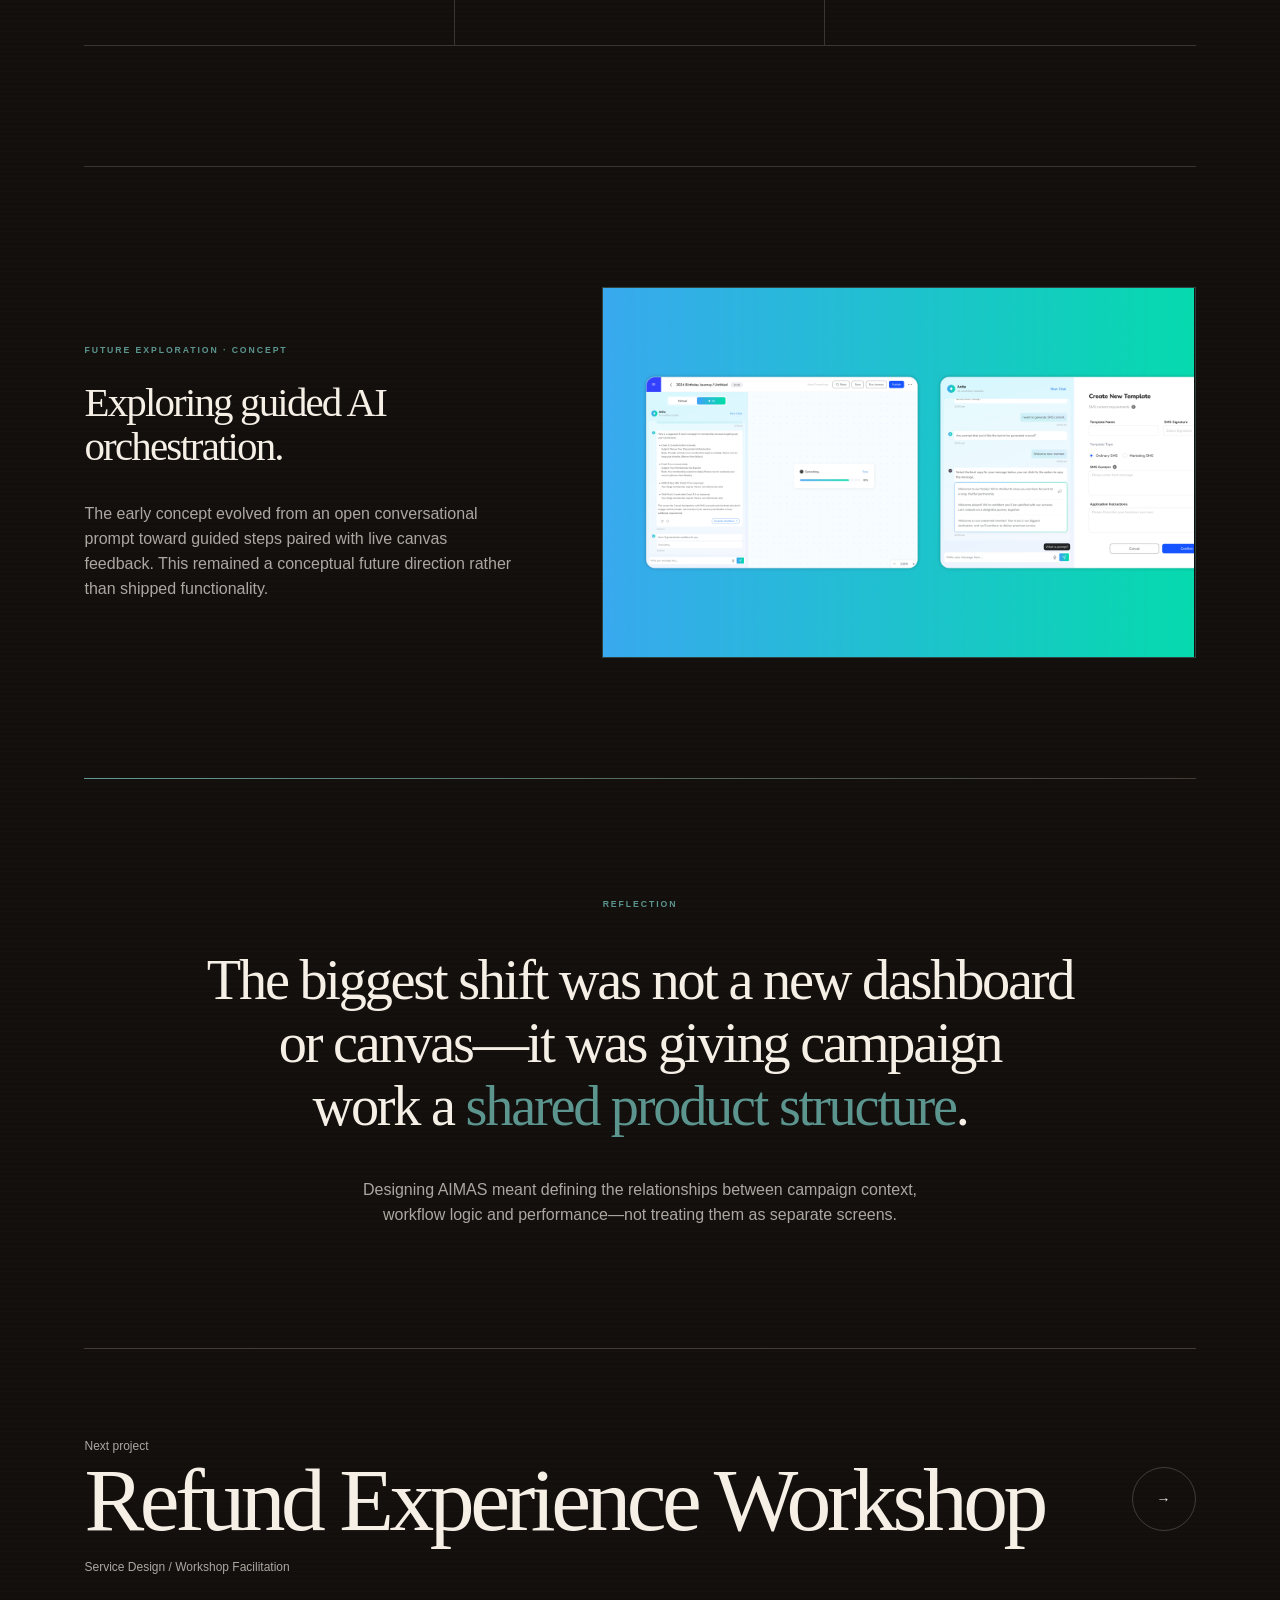
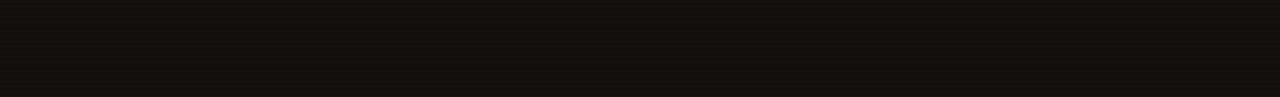
==== commit 198d4eb7: "Refine refund workshop case study" ====
--- a/work/aimas/index.html
+++ b/work/aimas/index.html
@@ -397,11 +397,11 @@
       </section>
 
       <nav class="next-project" aria-label="Project navigation">
-        <a href="../parknshop-redemption/index.html">
+        <a href="../refund-workshop/index.html">
           <span>
             <small>Next project</small>
-            <strong>PARKnSHOP Redemption</strong>
-            <small>Commerce Strategy / Funnel / System Design</small>
+            <strong>Refund Experience Workshop</strong>
+            <small>Service Design / Workshop Facilitation</small>
           </span>
           <i aria-hidden="true">&#8594;</i>
         </a>
--- a/styles/case-study.css
+++ b/styles/case-study.css
@@ -1107,7 +1107,7 @@
 
 .next-project > a {
   display: flex;
-  align-items: flex-end;
+  align-items: center;
   justify-content: space-between;
   gap: var(--space-6);
   padding: var(--space-5) 0;
--- a/styles/aimas-case-study.css
+++ b/styles/aimas-case-study.css
@@ -140,6 +140,7 @@
 .aimas-media--performance-video {
   display: grid;
   place-items: center;
+  background: #ededf0;
 }
 
 .aimas-media--performance-video video {
